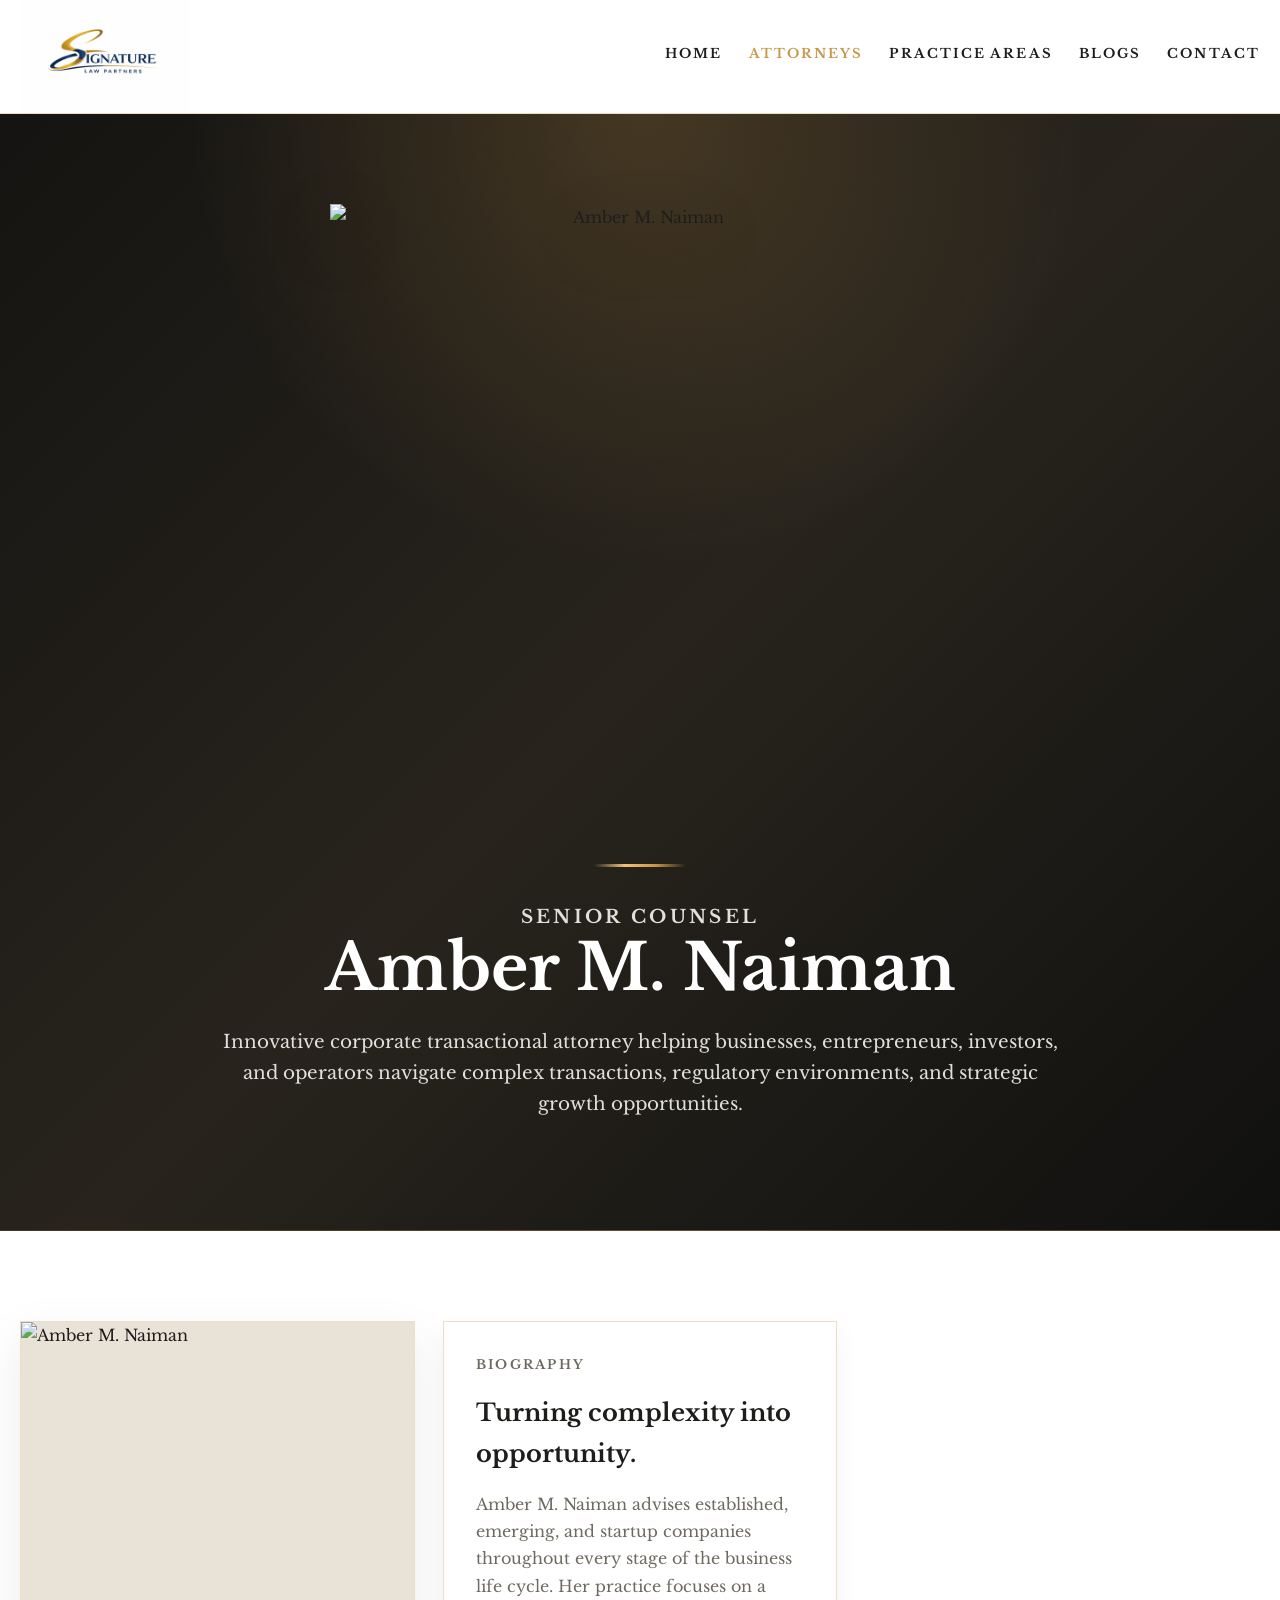
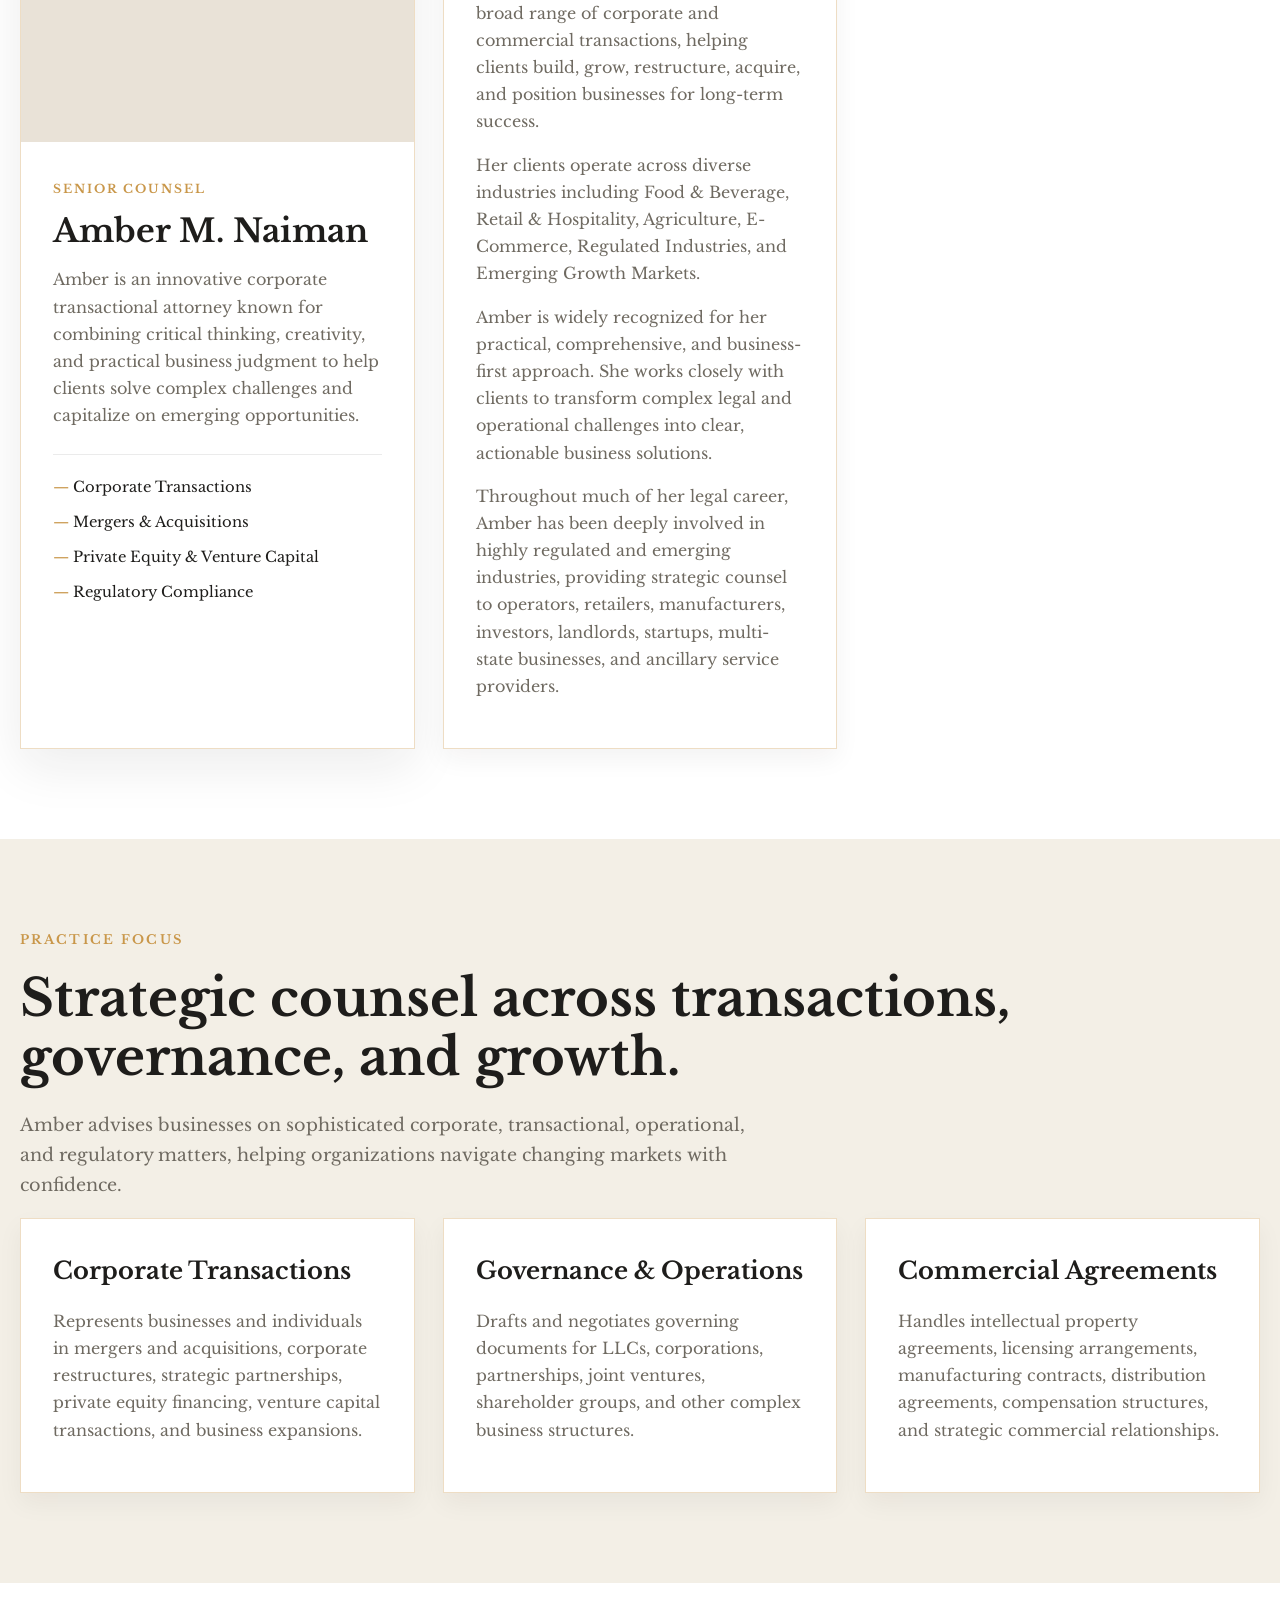
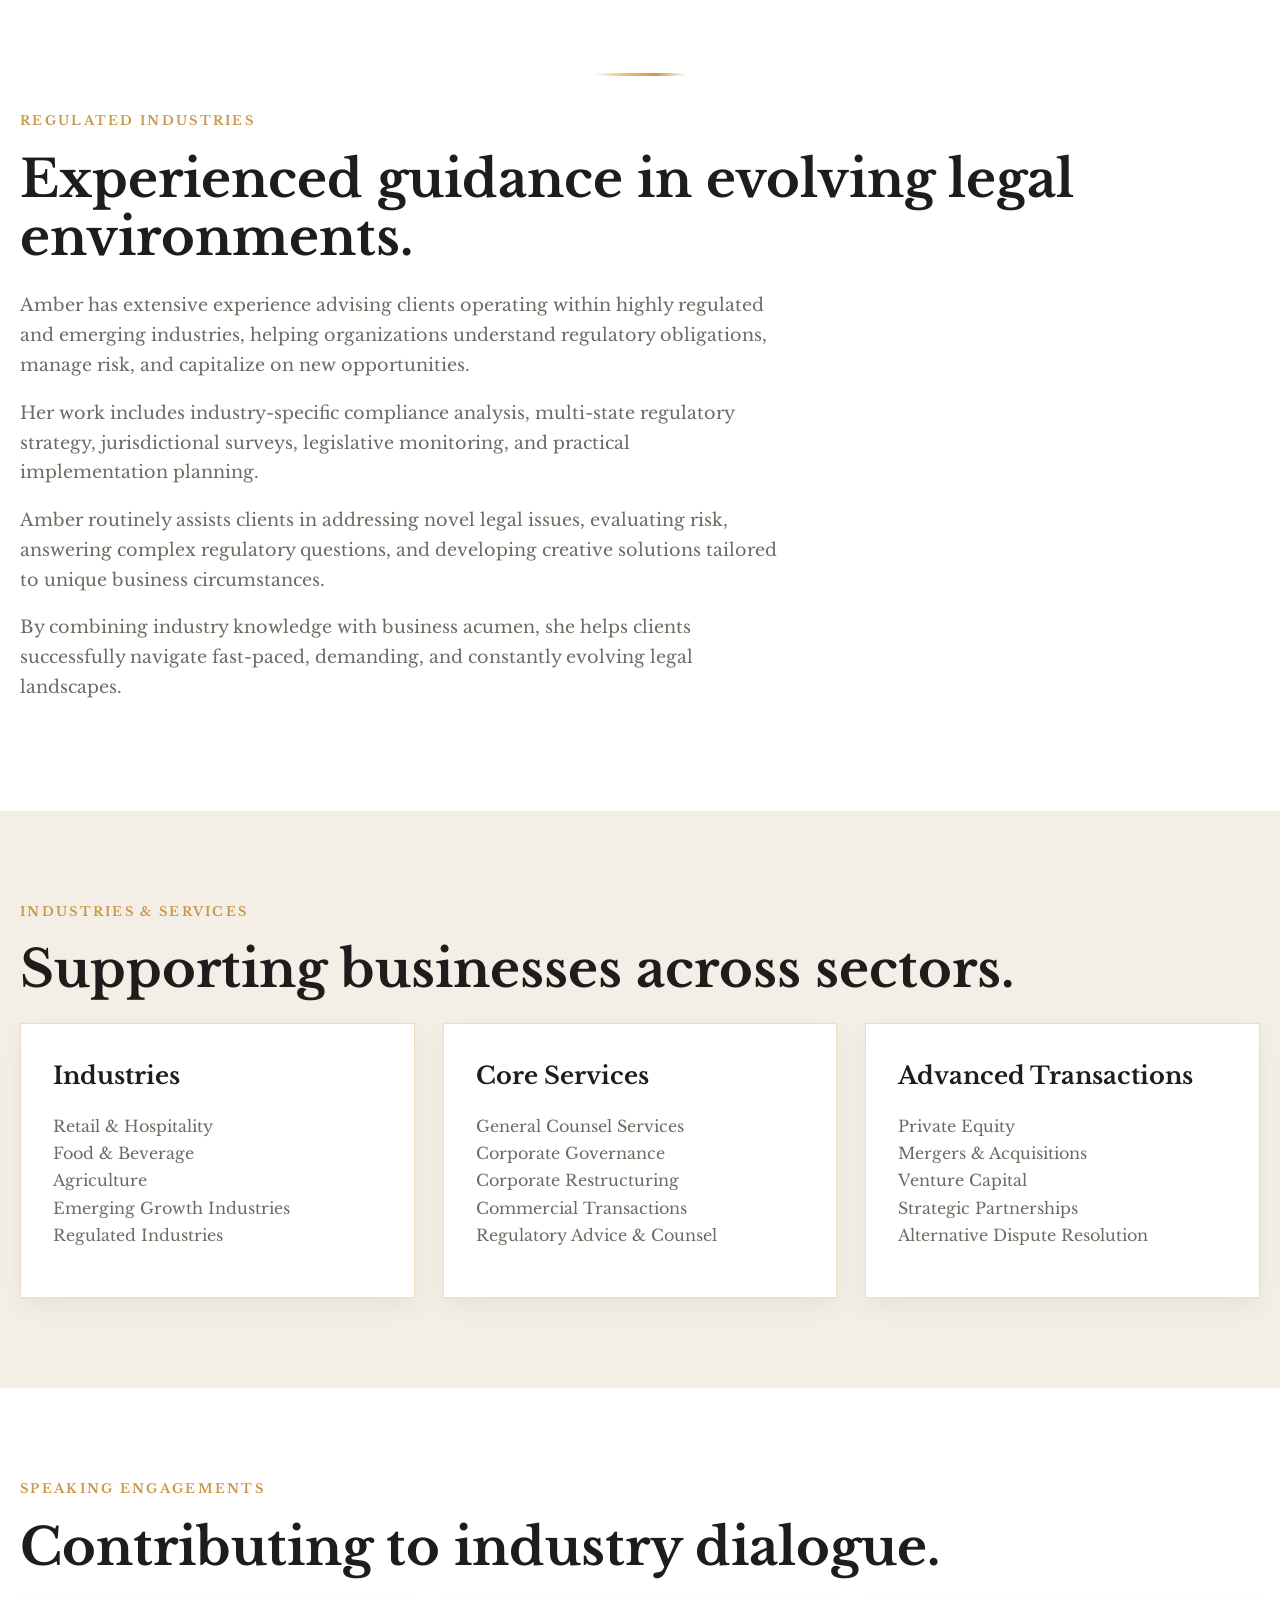
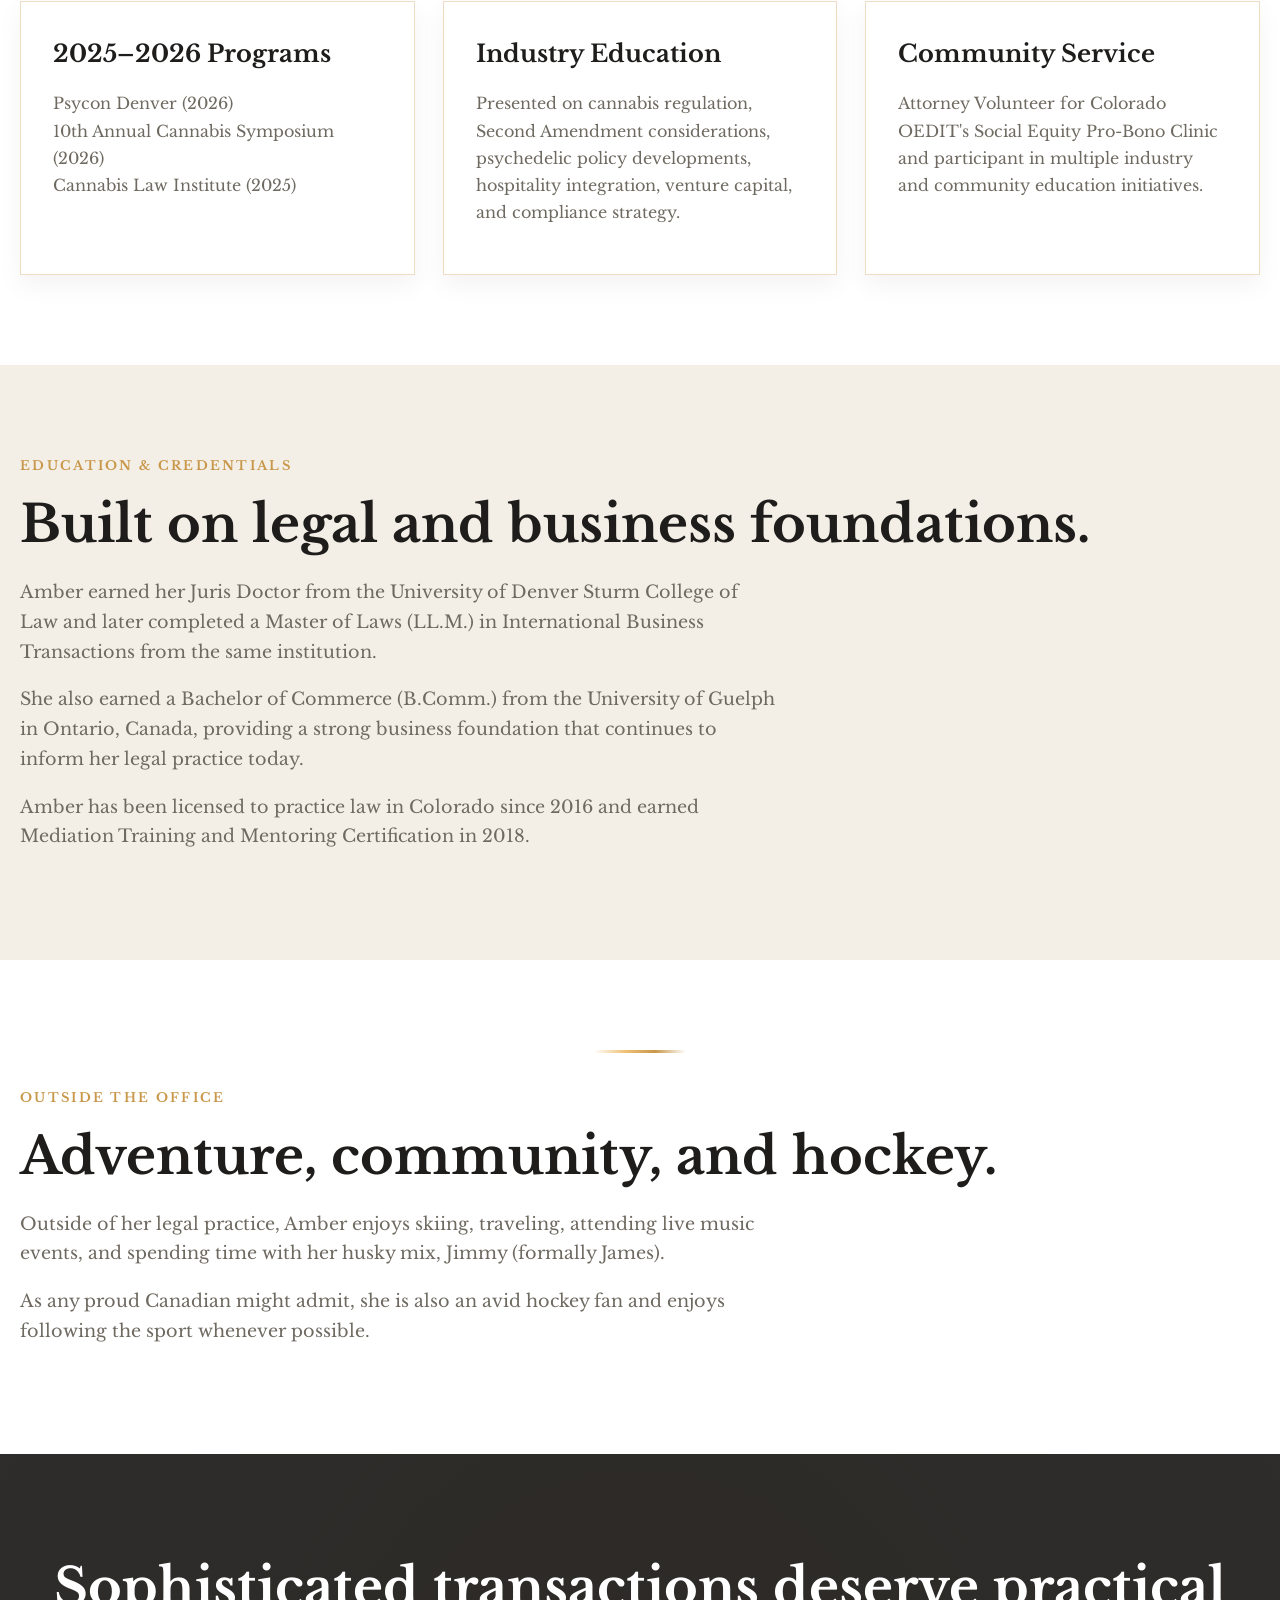
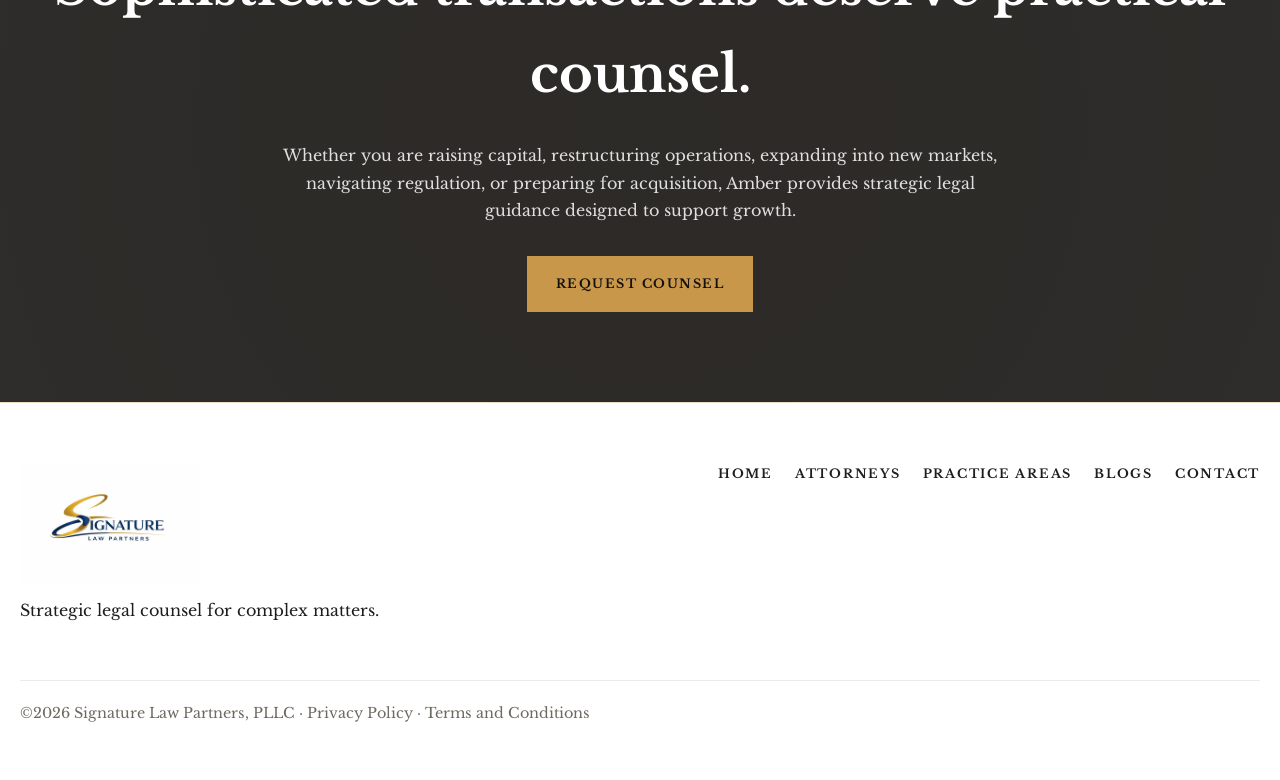
==== amber.html @ 4b405d14 "Add amber.html for Amber M. Naiman profile" ====
<!DOCTYPE html>
<html lang="en">
<head>
    <meta charset="UTF-8">
    <meta name="viewport" content="width=device-width, initial-scale=1.0">

    <title>Amber M. Naiman | Signature Law Partners, PLLC</title>

    <meta name="description" content="Amber M. Naiman is Senior Counsel at Signature Law Partners, PLLC. Corporate transactional attorney advising established, emerging, and startup companies on mergers and acquisitions, private equity, governance, regulatory compliance, and strategic business transactions.">

    <meta property="og:title" content="Amber M. Naiman | Signature Law Partners, PLLC">
    <meta property="og:description" content="Senior Counsel. Corporate transactions, mergers and acquisitions, private equity, governance, regulatory compliance, and strategic business counsel.">
    <meta property="og:type" content="profile">
    <meta property="og:image" content="assets/amber.png">

    <meta name="twitter:card" content="summary_large_image">

    <link rel="preconnect" href="https://fonts.googleapis.com">
    <link rel="preconnect" href="https://fonts.gstatic.com" crossorigin>

    <link href="https://fonts.googleapis.com/css2?family=Libre+Baskerville:wght@400;700&display=swap" rel="stylesheet">
    <link rel="stylesheet" href="style.css">
</head>

<body>

<a class="skip-link" href="#main">Skip to main content</a>

<header class="main-header">
    <div class="container main-header-inner">

        <div class="logo">
            <a href="index.html" aria-label="Signature Law Partners home">
                <img
                    src="assets/siglogo.png"
                    alt="Signature Law Partners, PLLC"
                    width="170"
                    height="90">
            </a>
        </div>

        <nav class="site-nav" aria-label="Primary navigation">
            <a href="index.html">Home</a>
            <a href="attorneys.html" aria-current="page">Attorneys</a>
            <a href="practice-areas.html">Practice Areas</a>
            <a href="blogs.html">Blogs</a>
            <a href="contact.html">Contact</a>
        </nav>

    </div>
</header>

<main id="main">

    <section class="hero">

        <div class="container hero-inner">

            <img
                src="assets/amber.png"
                alt="Amber M. Naiman"
                class="hero-logo"
                width="620"
                height="620">

            <div class="divider" aria-hidden="true">
                <div class="linebar"></div>
            </div>

            <p class="eyebrow">
                Senior Counsel
            </p>

            <h1>
                Amber M. Naiman
            </h1>

            <p>
                Innovative corporate transactional attorney helping businesses,
                entrepreneurs, investors, and operators navigate complex transactions,
                regulatory environments, and strategic growth opportunities.
            </p>

        </div>

    </section>

    <section class="section section-white">

        <div class="container">

            <div class="attorney-grid">

                <article class="attorney-card">

                    <div class="attorney-photo">
                        <img
                            src="assets/amber.png"
                            alt="Amber M. Naiman">
                    </div>

                    <div class="attorney-content">

                        <span class="attorney-role">
                            Senior Counsel
                        </span>

                        <h2 class="attorney-name">
                            Amber M. Naiman
                        </h2>

                        <p>
                            Amber is an innovative corporate transactional attorney
                            known for combining critical thinking, creativity,
                            and practical business judgment to help clients solve
                            complex challenges and capitalize on emerging opportunities.
                        </p>

                        <div class="attorney-meta">
                            <span>Corporate Transactions</span>
                            <span>Mergers & Acquisitions</span>
                            <span>Private Equity & Venture Capital</span>
                            <span>Regulatory Compliance</span>
                        </div>

                    </div>

                </article>

                <article class="card">

                    <p class="eyebrow">
                        Biography
                    </p>

                    <h3>
                        Turning complexity into opportunity.
                    </h3>

                    <p>
                        Amber M. Naiman advises established, emerging,
                        and startup companies throughout every stage of
                        the business life cycle. Her practice focuses on
                        a broad range of corporate and commercial transactions,
                        helping clients build, grow, restructure,
                        acquire, and position businesses for long-term success.
                    </p>

                    <p>
                        Her clients operate across diverse industries including
                        Food & Beverage, Retail & Hospitality, Agriculture,
                        E-Commerce, Regulated Industries, and Emerging Growth Markets.
                    </p>

                    <p>
                        Amber is widely recognized for her practical,
                        comprehensive, and business-first approach.
                        She works closely with clients to transform
                        complex legal and operational challenges into
                        clear, actionable business solutions.
                    </p>

                    <p>
                        Throughout much of her legal career, Amber has been
                        deeply involved in highly regulated and emerging industries,
                        providing strategic counsel to operators, retailers,
                        manufacturers, investors, landlords, startups,
                        multi-state businesses, and ancillary service providers.
                    </p>

                </article>

            </div>

        </div>

    </section>

    <section class="section section-soft">

        <div class="container">

            <p class="eyebrow">
                Practice Focus
            </p>

            <h2 class="section-title">
                Strategic counsel across transactions, governance, and growth.
            </h2>

            <p class="section-lede">
                Amber advises businesses on sophisticated corporate,
                transactional, operational, and regulatory matters,
                helping organizations navigate changing markets with confidence.
            </p>

            <div class="card-grid">

                <article class="card">

                    <h3>
                        Corporate Transactions
                    </h3>

                    <p>
                        Represents businesses and individuals in mergers
                        and acquisitions, corporate restructures,
                        strategic partnerships, private equity financing,
                        venture capital transactions, and business expansions.
                    </p>

                </article>

                <article class="card">

                    <h3>
                        Governance & Operations
                    </h3>

                    <p>
                        Drafts and negotiates governing documents for LLCs,
                        corporations, partnerships, joint ventures,
                        shareholder groups, and other complex business structures.
                    </p>

                </article>

                <article class="card">

                    <h3>
                        Commercial Agreements
                    </h3>

                    <p>
                        Handles intellectual property agreements,
                        licensing arrangements, manufacturing contracts,
                        distribution agreements, compensation structures,
                        and strategic commercial relationships.
                    </p>

                </article>

            </div>

        </div>

    </section>

    <section class="section section-white">

        <div class="container">

            <div class="divider" aria-hidden="true">
                <div class="linebar"></div>
            </div>

            <p class="eyebrow">
                Regulated Industries
            </p>

            <h2 class="section-title">
                Experienced guidance in evolving legal environments.
            </h2>

            <div class="section-lede">

                <p>
                    Amber has extensive experience advising clients operating
                    within highly regulated and emerging industries,
                    helping organizations understand regulatory obligations,
                    manage risk, and capitalize on new opportunities.
                </p>

                <p>
                    Her work includes industry-specific compliance analysis,
                    multi-state regulatory strategy, jurisdictional surveys,
                    legislative monitoring, and practical implementation planning.
                </p>

                <p>
                    Amber routinely assists clients in addressing novel legal issues,
                    evaluating risk, answering complex regulatory questions,
                    and developing creative solutions tailored to unique business circumstances.
                </p>

                <p>
                    By combining industry knowledge with business acumen,
                    she helps clients successfully navigate fast-paced,
                    demanding, and constantly evolving legal landscapes.
                </p>

            </div>

        </div>

    </section>

    <section class="section section-soft">

        <div class="container">

            <p class="eyebrow">
                Industries & Services
            </p>

            <h2 class="section-title">
                Supporting businesses across sectors.
            </h2>

            <div class="card-grid">

                <article class="card">

                    <h3>
                        Industries
                    </h3>

                    <p>
                        Retail & Hospitality<br>
                        Food & Beverage<br>
                        Agriculture<br>
                        Emerging Growth Industries<br>
                        Regulated Industries
                    </p>

                </article>

                <article class="card">

                    <h3>
                        Core Services
                    </h3>

                    <p>
                        General Counsel Services<br>
                        Corporate Governance<br>
                        Corporate Restructuring<br>
                        Commercial Transactions<br>
                        Regulatory Advice & Counsel
                    </p>

                </article>

                <article class="card">

                    <h3>
                        Advanced Transactions
                    </h3>

                    <p>
                        Private Equity<br>
                        Mergers & Acquisitions<br>
                        Venture Capital<br>
                        Strategic Partnerships<br>
                        Alternative Dispute Resolution
                    </p>

                </article>

            </div>

        </div>

    </section>

    <section class="section section-white">

        <div class="container">

            <p class="eyebrow">
                Speaking Engagements
            </p>

            <h2 class="section-title">
                Contributing to industry dialogue.
            </h2>

            <div class="card-grid">

                <article class="card">

                    <h3>
                        2025–2026 Programs
                    </h3>

                    <p>
                        Psycon Denver (2026)<br>
                        10th Annual Cannabis Symposium (2026)<br>
                        Cannabis Law Institute (2025)
                    </p>

                </article>

                <article class="card">

                    <h3>
                        Industry Education
                    </h3>

                    <p>
                        Presented on cannabis regulation,
                        Second Amendment considerations,
                        psychedelic policy developments,
                        hospitality integration,
                        venture capital, and compliance strategy.
                    </p>

                </article>

                <article class="card">

                    <h3>
                        Community Service
                    </h3>

                    <p>
                        Attorney Volunteer for Colorado OEDIT's
                        Social Equity Pro-Bono Clinic and participant
                        in multiple industry and community education initiatives.
                    </p>

                </article>

            </div>

        </div>

    </section>

    <section class="section section-soft">

        <div class="container">

            <p class="eyebrow">
                Education & Credentials
            </p>

            <h2 class="section-title">
                Built on legal and business foundations.
            </h2>

            <div class="section-lede">

                <p>
                    Amber earned her Juris Doctor from the University of Denver
                    Sturm College of Law and later completed a Master of Laws (LL.M.)
                    in International Business Transactions from the same institution.
                </p>

                <p>
                    She also earned a Bachelor of Commerce (B.Comm.)
                    from the University of Guelph in Ontario, Canada,
                    providing a strong business foundation that continues
                    to inform her legal practice today.
                </p>

                <p>
                    Amber has been licensed to practice law in Colorado since 2016
                    and earned Mediation Training and Mentoring Certification in 2018.
                </p>

            </div>

        </div>

    </section>

    <section class="section section-white">

        <div class="container">

            <div class="divider" aria-hidden="true">
                <div class="linebar"></div>
            </div>

            <p class="eyebrow">
                Outside the Office
            </p>

            <h2 class="section-title">
                Adventure, community, and hockey.
            </h2>

            <div class="section-lede">

                <p>
                    Outside of her legal practice, Amber enjoys skiing,
                    traveling, attending live music events,
                    and spending time with her husky mix, Jimmy
                    (formally James).
                </p>

                <p>
                    As any proud Canadian might admit,
                    she is also an avid hockey fan and enjoys
                    following the sport whenever possible.
                </p>

            </div>

        </div>

    </section>

    <section class="section cta-band">

        <div class="container">

            <h2>
                Sophisticated transactions deserve practical counsel.
            </h2>

            <p>
                Whether you are raising capital, restructuring operations,
                expanding into new markets, navigating regulation,
                or preparing for acquisition, Amber provides
                strategic legal guidance designed to support growth.
            </p>

            <a href="contact.html" class="btn">
                Request Counsel
            </a>

        </div>

    </section>

</main>

<footer class="footer">

    <div class="container footer-inner">

        <div>

            <img
                src="assets/siglogo.png"
                alt="Signature Law Partners"
                class="footer-logo">

            <p>
                Strategic legal counsel for complex matters.
            </p>

        </div>

        <nav class="footer-links" aria-label="Footer navigation">

            <a href="index.html">Home</a>
            <a href="attorneys.html">Attorneys</a>
            <a href="practice-areas.html">Practice Areas</a>
            <a href="blogs.html">Blogs</a>
            <a href="contact.html">Contact</a>

        </nav>

    </div>

    <div class="container footer-bottom">

        <p>
            ©2026 Signature Law Partners, PLLC ·
            <a href="/privacy-policy">Privacy Policy</a> ·
            <a href="/terms-and-conditions">Terms and Conditions</a>
        </p>

    </div>

</footer>

<script src="site.js"></script>

</body>
</html>
---- style.css ----
/* =========================================================
   SIGNATURE LAW PARTNERS
   GLOBAL SITE STYLES
   Shared design system for:
   - index.html
   - attorneys.html
   - practice-areas.html
   - blogs.html
   - contact.html
========================================================= */

:root {
    --signature-charcoal: #1e1d1b;
    --signature-black: #121110;

    --signature-gold: #c9974a;
    --signature-gold-light: #efc276;

    --signature-cream: #f8f4eb;
    --signature-soft: #f3efe6;

    --signature-gray: #6f6a61;
    --signature-gray-light: #8a8377;

    --signature-border: rgba(201,151,74,.32);

    --container: 1240px;

    --shadow-sm: 0 10px 24px rgba(30,29,27,.05);
    --shadow-md: 0 18px 48px rgba(30,29,27,.08);
    --shadow-lg: 0 28px 80px rgba(30,29,27,.12);

    --transition: .25s ease;
}

/* =========================================================
   RESET
========================================================= */

*,
*::before,
*::after{
    box-sizing:border-box;
}

html{
    scroll-behavior:smooth;
}

body{
    margin:0;
    padding:0;

    background:var(--signature-cream);
    color:var(--signature-charcoal);

    font-family:"Libre Baskerville", serif;
    line-height:1.7;

    overflow-x:hidden;
}

img{
    display:block;
    max-width:100%;
    height:auto;
}

a{
    color:inherit;
    text-decoration:none;
}

p,
h1,
h2,
h3,
h4,
h5,
h6{
    margin-top:0;
}

main{
    display:block;
}

/* =========================================================
   ACCESSIBILITY
========================================================= */

.skip-link{
    position:absolute;
    left:-9999px;
    top:12px;

    background:var(--signature-black);
    color:#fff;

    padding:12px 16px;
    z-index:9999;
}

.skip-link:focus{
    left:12px;
}

/* =========================================================
   LAYOUT
========================================================= */

.container{
    width:min(var(--container), calc(100% - 40px));
    margin:0 auto;
}

.section{
    padding:90px 0;
}

.section-tight{
    padding:70px 0;
}

.section-dark{
    background:var(--signature-charcoal);
    color:#fff;
}

.section-soft{
    background:var(--signature-soft);
}

.section-white{
    background:#fff;
}

/* =========================================================
   HEADER
========================================================= */

.main-header{
    background:rgba(255,255,255,.96);
    border-bottom:1px solid var(--signature-border);

    position:sticky;
    top:0;
    z-index:1000;

    backdrop-filter:blur(12px);
}

.main-header-inner{
    min-height:90px;

    display:flex;
    align-items:center;
    justify-content:space-between;
    gap:30px;
}

.logo{
    max-width:170px;
}

.logo img{
    width:100%;
}

.site-nav{
    display:flex;
    align-items:center;
    gap:26px;
    flex-wrap:wrap;
}

.site-nav a{
    font-size:.82rem;
    text-transform:uppercase;
    letter-spacing:.16em;
    font-weight:700;

    color:var(--signature-charcoal);

    transition:var(--transition);

    border-bottom:1px solid transparent;
    padding-bottom:4px;
}

.site-nav a:hover,
.site-nav a:focus{
    color:var(--signature-gold);
    border-bottom-color:var(--signature-gold);
}

.site-nav a[aria-current="page"]{
    color:var(--signature-gold);
}

/* =========================================================
   HERO
========================================================= */

.hero{
    position:relative;
    overflow:hidden;

    background:
        radial-gradient(circle at top center,
        rgba(201,151,74,.22),
        transparent 35%),

        linear-gradient(
            135deg,
            #151412 0%,
            #28241d 50%,
            #10100f 100%
        );

    border-bottom:1px solid rgba(201,151,74,.25);
}

.hero-inner{
    padding:90px 0 110px;
    text-align:center;
}

.hero-logo{
    width:100%;
    max-width:620px;

    margin:0 auto 40px;

    filter:drop-shadow(
        0 18px 34px rgba(0,0,0,.38)
    );
}

.hero h1{
    color:#fff;

    font-size:clamp(
        2.7rem,
        5vw,
        4.6rem
    );

    line-height:1.08;
    margin-bottom:24px;
}

.hero p{
    color:rgba(255,255,255,.86);

    max-width:860px;
    margin:0 auto;

    font-size:1.15rem;
}

/* =========================================================
   DIVIDER
========================================================= */

.linebar{
    width:92px;
    height:3px;

    margin:0 auto;

    background:
        linear-gradient(
            90deg,
            transparent,
            var(--signature-gold-light),
            var(--signature-gold),
            transparent
        );
}

.divider{
    margin:0 auto 34px;
}

/* =========================================================
   TYPOGRAPHY
========================================================= */

.eyebrow{
    color:var(--signature-gold);

    text-transform:uppercase;
    letter-spacing:.18em;

    font-size:.8rem;
    font-weight:700;

    margin-bottom:18px;
}

.section-title{
    font-size:clamp(
        2.3rem,
        4vw,
        4rem
    );

    line-height:1.15;
    margin-bottom:24px;
}

.section-lede{
    color:var(--signature-gray);
    font-size:1.1rem;
    max-width:760px;
}

/* =========================================================
   BUTTONS
========================================================= */

.btn,
.button,
.ghost-btn{
    display:inline-flex;

    align-items:center;
    justify-content:center;

    min-height:56px;

    padding:0 28px;

    border:1px solid var(--signature-gold);

    text-transform:uppercase;
    letter-spacing:.12em;

    font-size:.78rem;
    font-weight:700;

    transition:var(--transition);

    cursor:pointer;
}

.btn{
    background:var(--signature-gold);
    color:var(--signature-black);
}

.btn:hover{
    transform:translateY(-2px);

    background:var(--signature-gold-light);
}

.ghost-btn{
    background:transparent;
    color:#fff;
}

.ghost-btn:hover{
    background:var(--signature-gold);
    color:var(--signature-black);
}

/* =========================================================
   CARDS
========================================================= */

.card-grid{
    display:grid;
    grid-template-columns:repeat(3,1fr);
    gap:28px;
}

.card{
    background:#fff;

    border:1px solid var(--signature-border);

    box-shadow:var(--shadow-sm);

    padding:32px;

    transition:var(--transition);
}

.card:hover{
    transform:translateY(-4px);
    box-shadow:var(--shadow-md);
}

.card h3{
    font-size:1.5rem;
    margin-bottom:16px;
}

.card p{
    color:var(--signature-gray);
}

/* =========================================================
   ATTORNEY CARDS
========================================================= */

.attorney-grid{
    display:grid;
    grid-template-columns:repeat(3,1fr);
    gap:28px;
}

.attorney-card{
    background:#fff;

    border:1px solid var(--signature-border);

    box-shadow:var(--shadow-md);

    overflow:hidden;

    transition:var(--transition);
}

.attorney-card:hover{
    transform:translateY(-6px);
}

.attorney-photo{
    height:420px;
    overflow:hidden;

    background:#e9e2d7;
}

.attorney-photo img{
    width:100%;
    height:100%;

    object-fit:cover;

    transition:.35s ease;
}

.attorney-card:hover img{
    transform:scale(1.03);
}

.attorney-content{
    padding:32px;
}

.attorney-role{
    color:var(--signature-gold);

    font-size:.75rem;
    text-transform:uppercase;
    letter-spacing:.16em;
    font-weight:700;
}

.attorney-name{
    font-size:2rem;
    line-height:1.05;

    margin:14px 0 18px;
}

.attorney-content p{
    color:var(--signature-gray);
}

.attorney-meta{
    margin-top:24px;
    padding-top:20px;

    border-top:1px solid rgba(0,0,0,.08);

    display:grid;
    gap:10px;

    font-size:.92rem;
}

.attorney-meta span::before{
    content:"— ";
    color:var(--signature-gold);
}

/* =========================================================
   VIDEO
========================================================= */

.video-panel{
    background:#fff;

    border:1px solid var(--signature-border);

    box-shadow:var(--shadow-md);

    padding:20px;
}

.video-panel video{
    width:100%;
    display:block;
}

/* =========================================================
   CTA BAND
========================================================= */

.cta-band{
    text-align:center;

    background:
        linear-gradient(
            rgba(18,17,16,.88),
            rgba(18,17,16,.88)
        ),
        radial-gradient(
            circle,
            rgba(201,151,74,.22),
            transparent
        );

    color:#fff;
}

.cta-band h2{
    font-size:clamp(
        2.3rem,
        4vw,
        4.5rem
    );

    margin-bottom:24px;
}

.cta-band p{
    max-width:720px;
    margin:0 auto 32px;

    color:rgba(255,255,255,.85);
}

/* =========================================================
   CONTACT SECTION
========================================================= */

.contact-panel{
    background:
        radial-gradient(
            circle at top,
            rgba(239,194,118,.14),
            transparent 32%
        ),
        linear-gradient(
            135deg,
            var(--signature-charcoal),
            var(--signature-black)
        );

    color:#fff;

    text-align:center;
}

.contact-panel h2{
    font-size:clamp(
        2.2rem,
        4vw,
        4rem
    );
}

.contact-panel a{
    color:var(--signature-gold-light);
}

/* =========================================================
   FOOTER
========================================================= */

.footer{
    background:#fff;

    border-top:1px solid var(--signature-border);

    padding:60px 0 40px;
}

.footer-inner{
    display:flex;
    justify-content:space-between;
    gap:40px;
    flex-wrap:wrap;
}

.footer-logo{
    width:180px;
    margin-bottom:14px;
}

.footer-links{
    display:flex;
    gap:22px;
    flex-wrap:wrap;
}

.footer-links a{
    text-transform:uppercase;
    letter-spacing:.14em;
    font-size:.78rem;
    font-weight:700;
}

.footer-bottom{
    margin-top:40px;
    padding-top:20px;

    border-top:1px solid rgba(0,0,0,.08);

    color:var(--signature-gray);

    font-size:.9rem;
}

/* =========================================================
   RESPONSIVE
========================================================= */

@media (max-width:1000px){

    .card-grid,
    .attorney-grid{
        grid-template-columns:repeat(2,1fr);
    }

}

@media (max-width:768px){

    .main-header-inner{
        flex-direction:column;
        align-items:flex-start;

        padding:18px 0;
    }

    .site-nav{
        width:100%;
    }

    .hero-inner{
        padding:60px 0 80px;
    }

    .card-grid,
    .attorney-grid{
        grid-template-columns:1fr;
    }

    .attorney-photo{
        height:360px;
    }

    .footer-inner{
        flex-direction:column;
    }

}

@media (max-width:480px){

    .container{
        width:min(100% - 24px, var(--container));
    }

    .hero h1{
        font-size:2.3rem;
    }

    .section{
        padding:70px 0;
    }

}
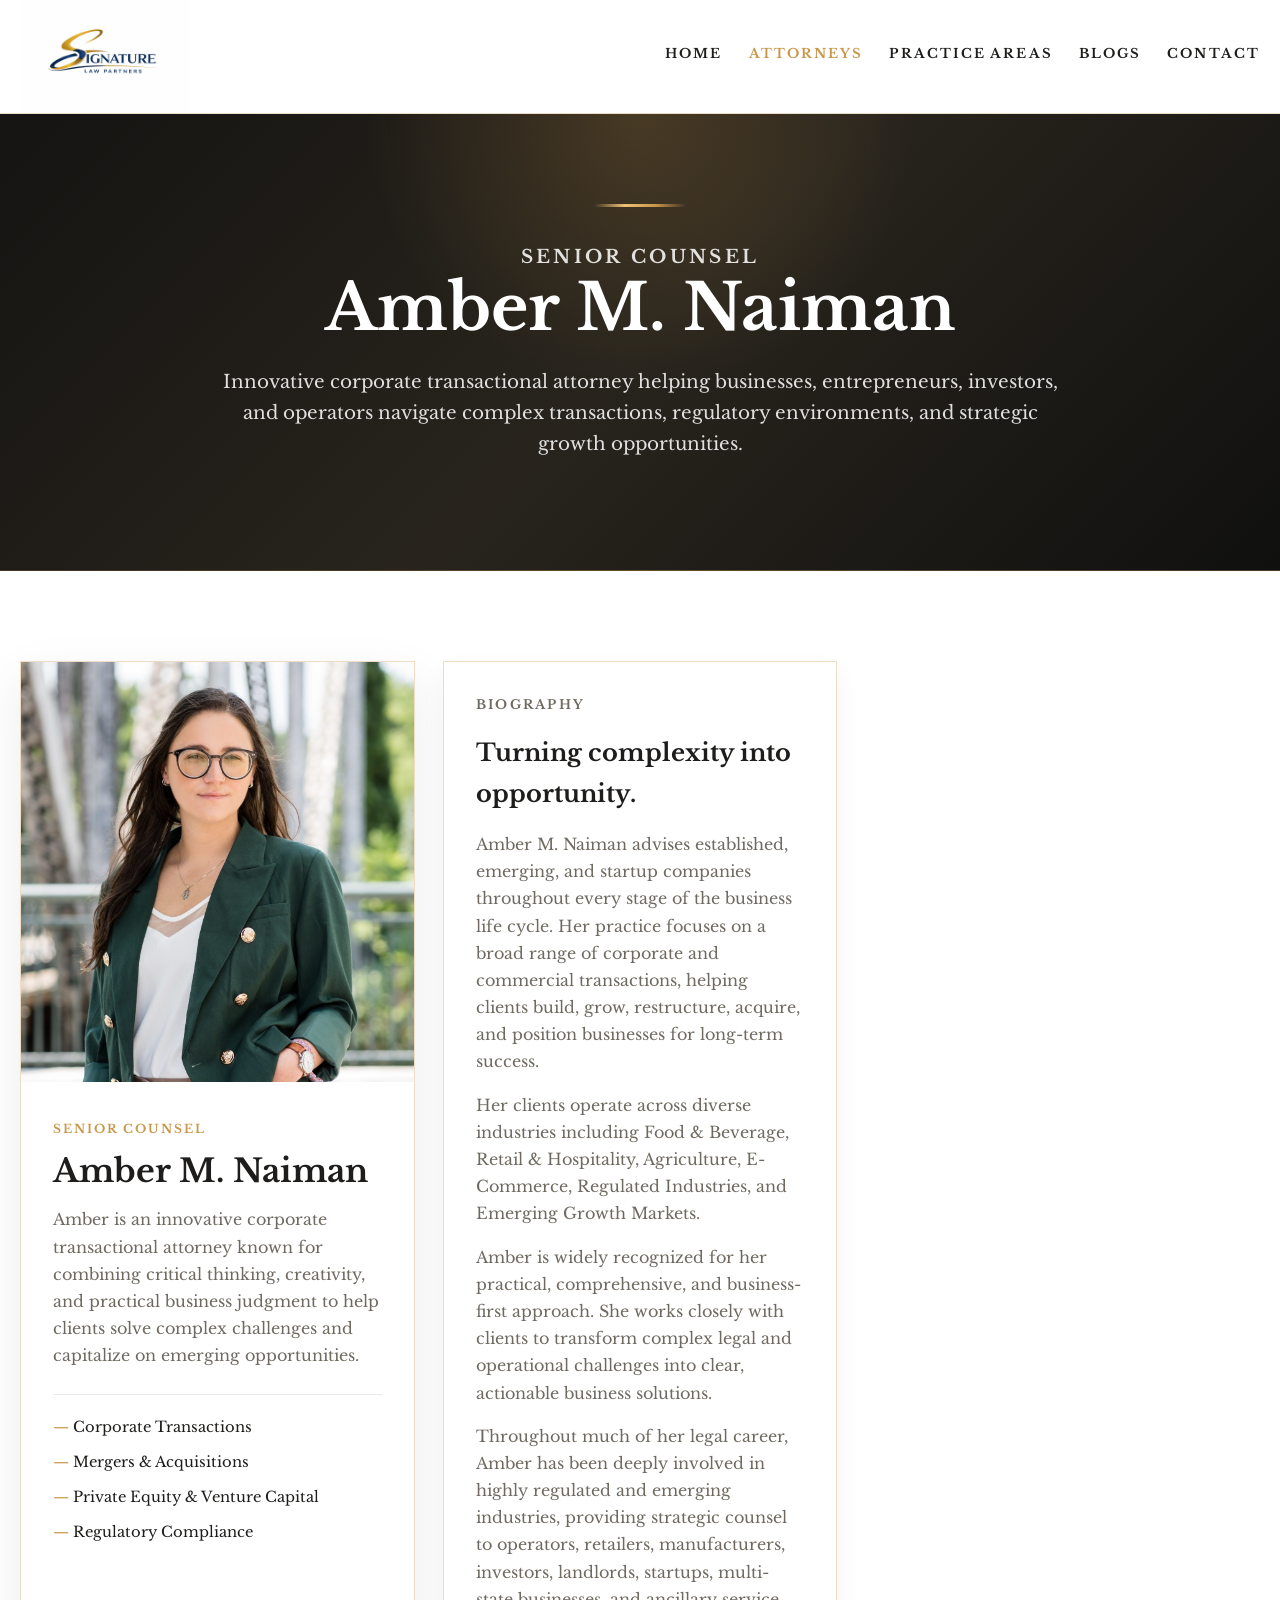
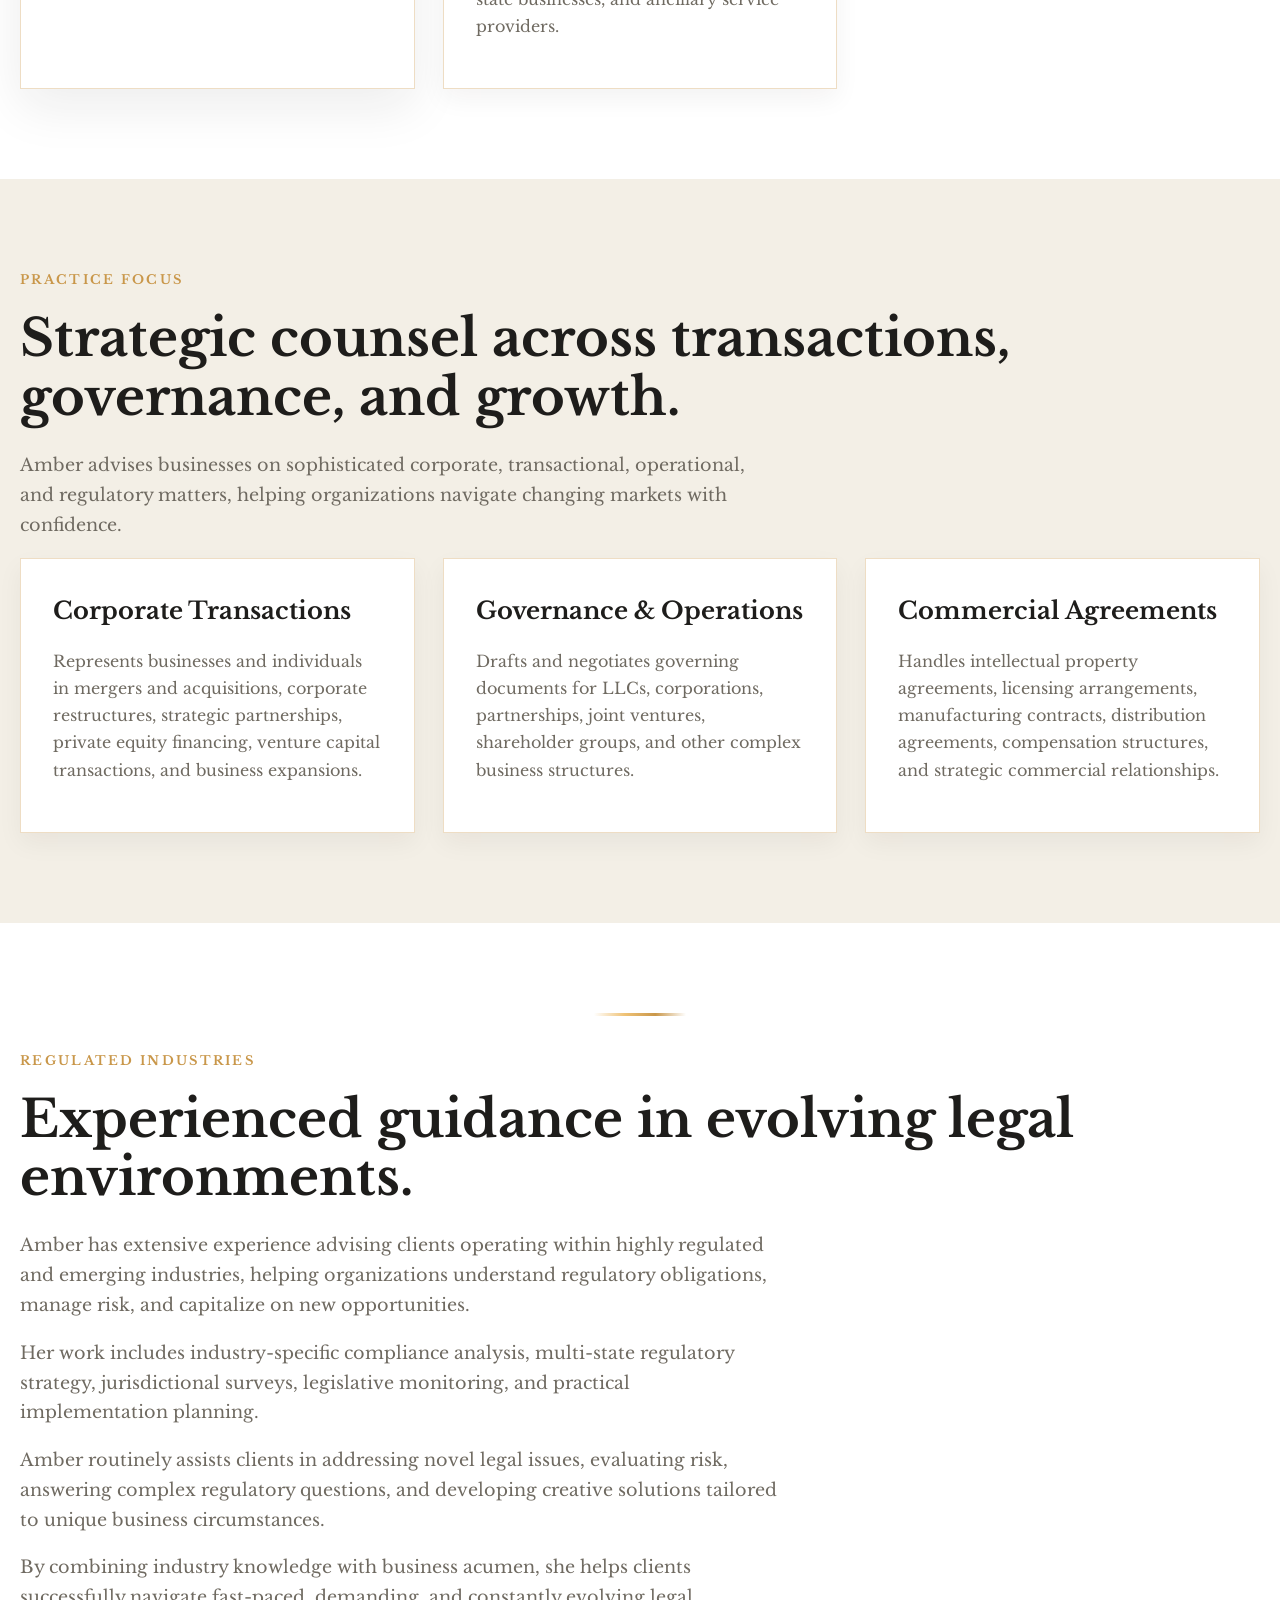
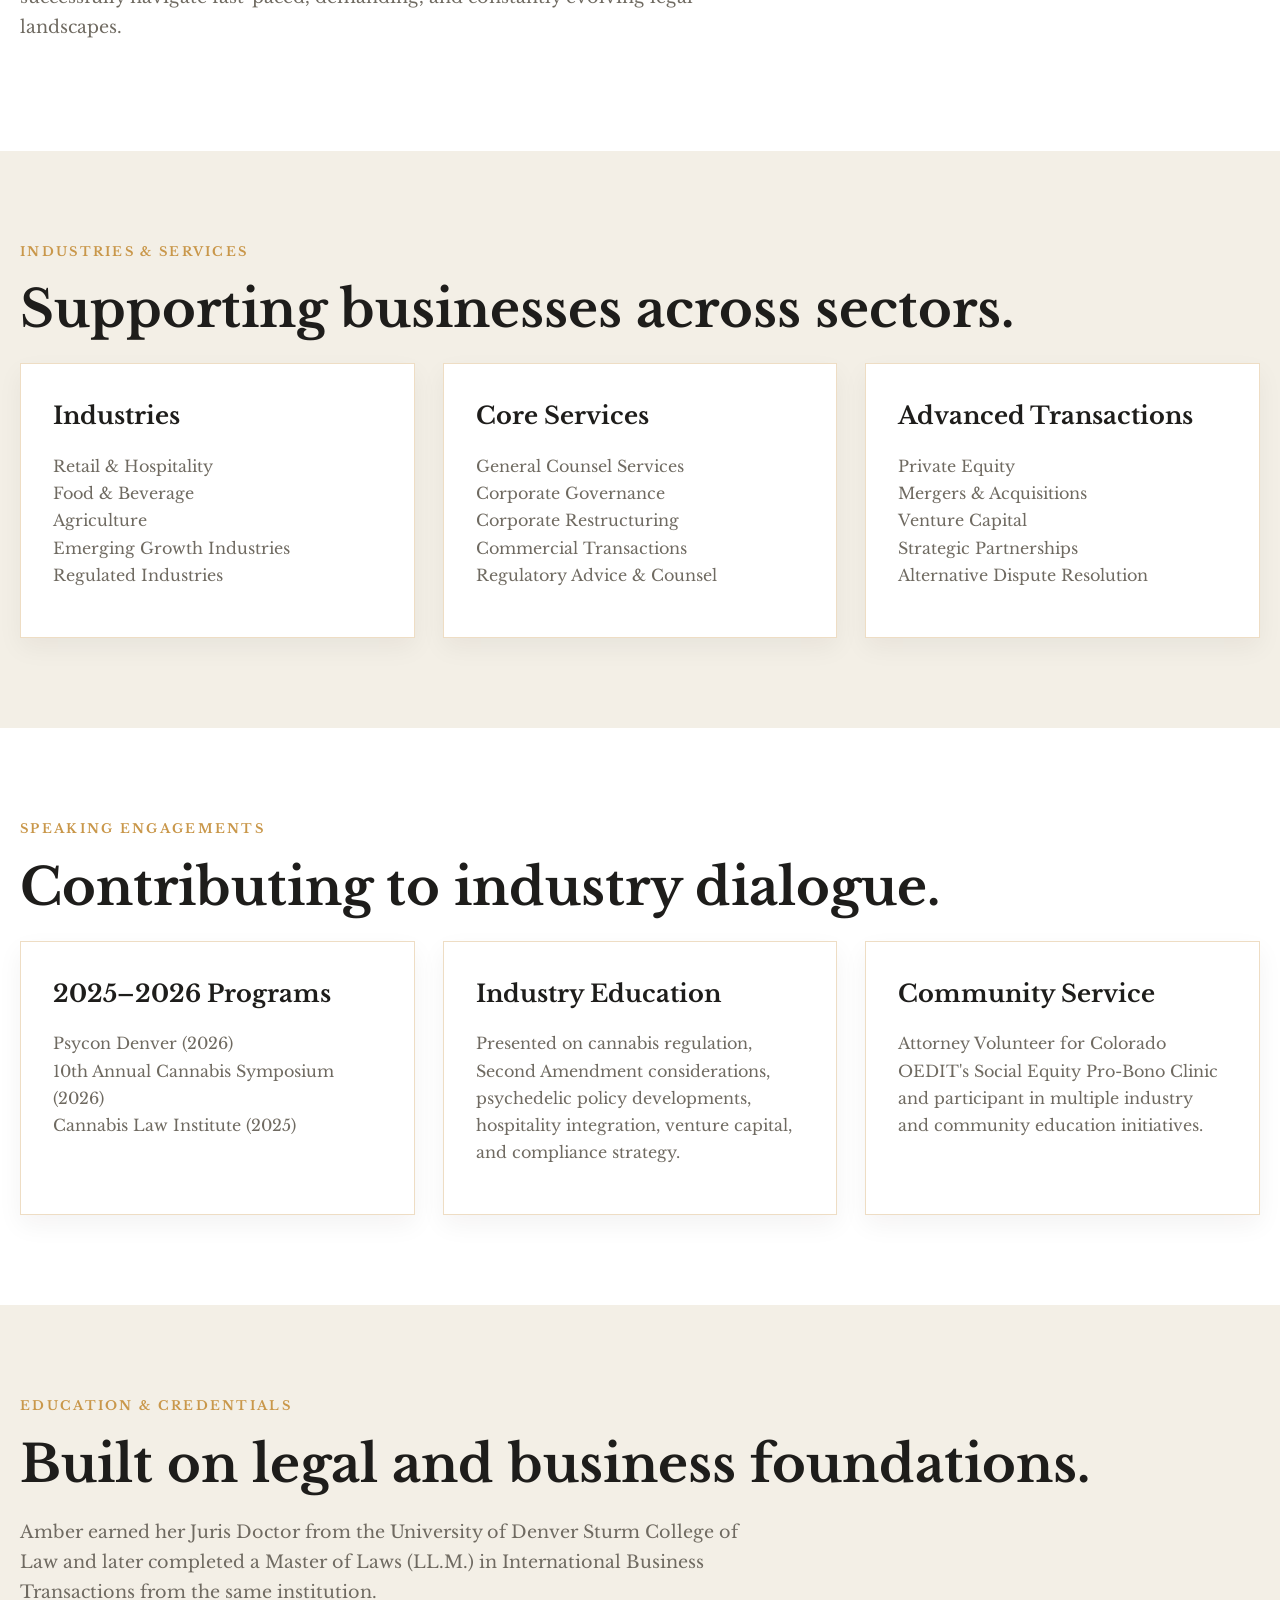
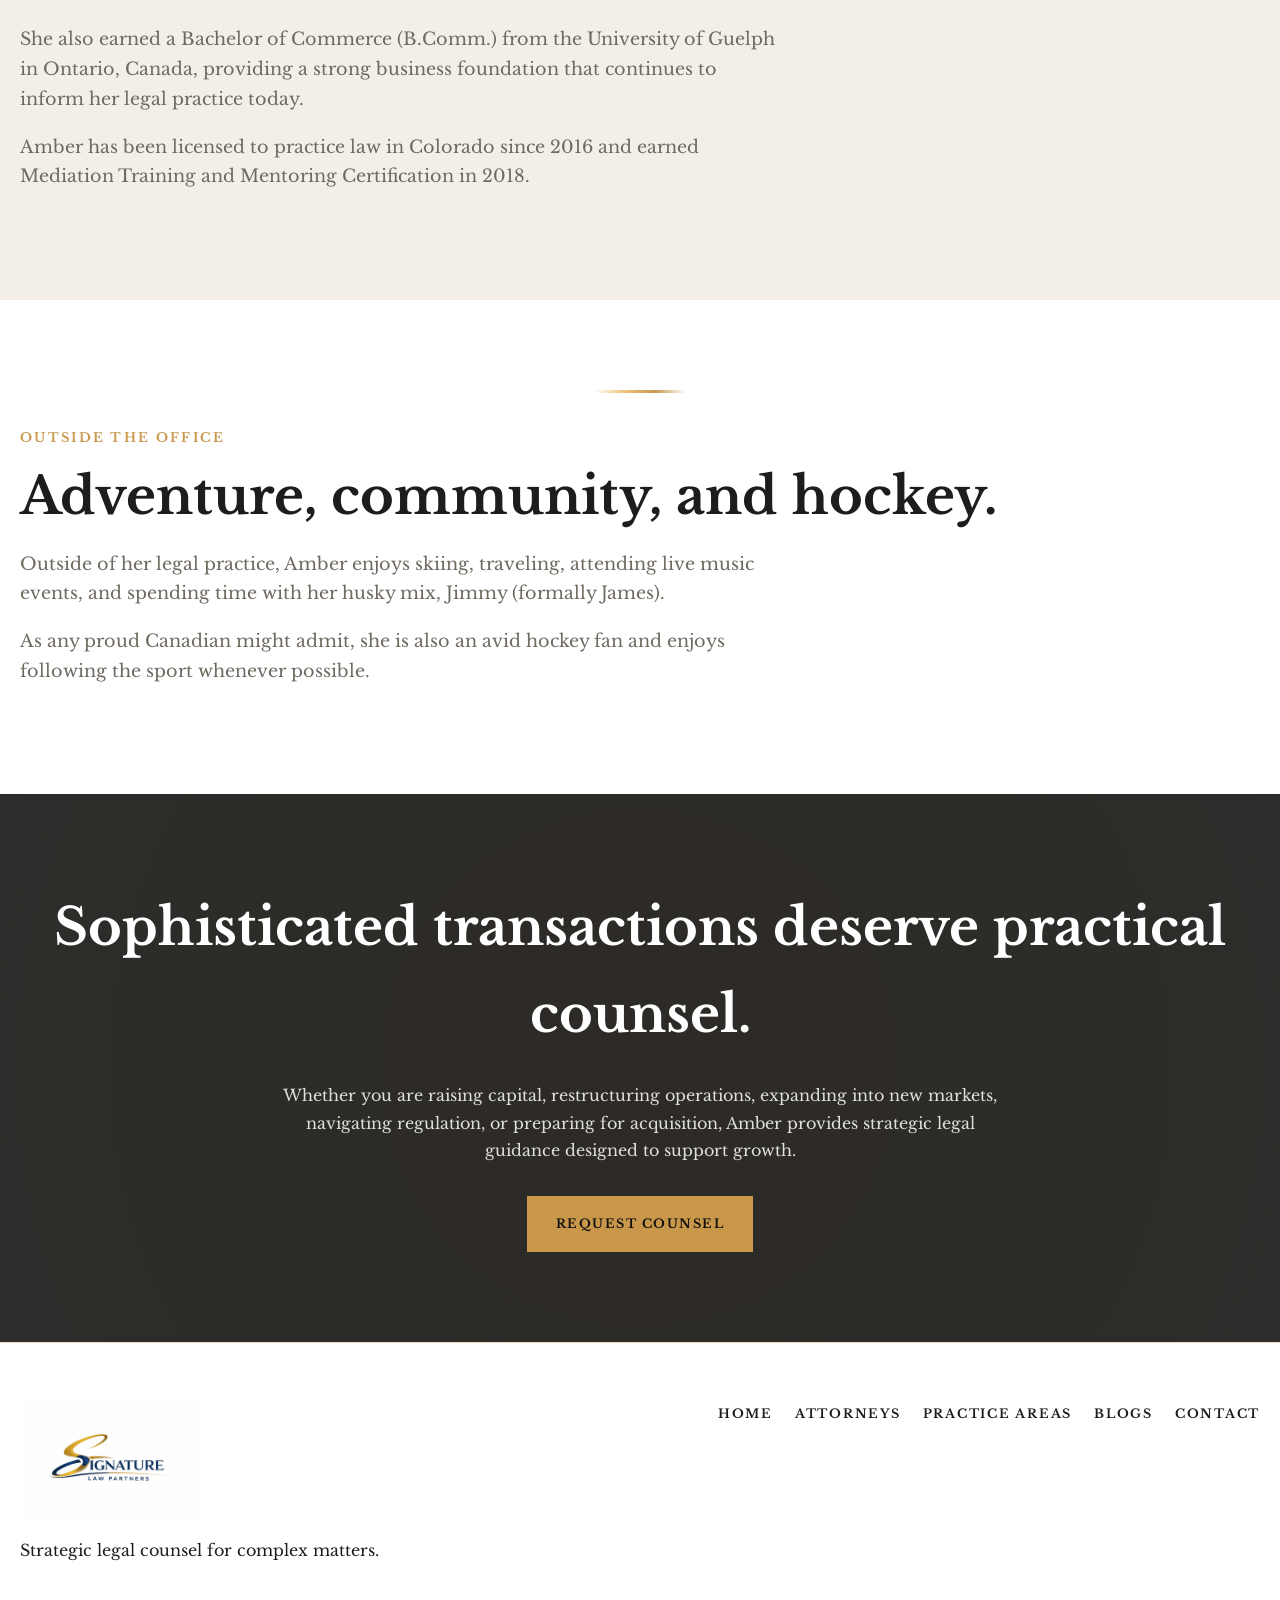
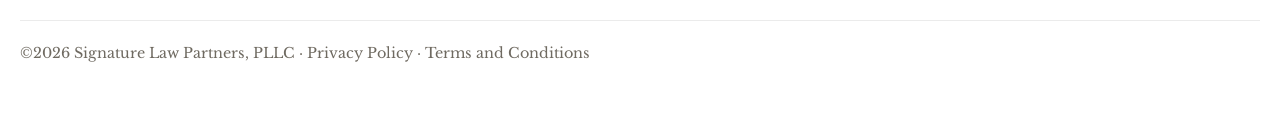
==== commit 48656004: "Update amber.html" ====
--- a/amber.html
+++ b/amber.html
@@ -1,4 +1,3 @@
-
 <!DOCTYPE html>
 <html lang="en">
 <head>
@@ -12,7 +11,7 @@
     <meta property="og:title" content="Amber M. Naiman | Signature Law Partners, PLLC">
     <meta property="og:description" content="Senior Counsel. Corporate transactions, mergers and acquisitions, private equity, governance, regulatory compliance, and strategic business counsel.">
     <meta property="og:type" content="profile">
-    <meta property="og:image" content="assets/amber.png">
+    <meta property="og:image" content="assets/amber.jpg">
 
     <meta name="twitter:card" content="summary_large_image">
 
@@ -57,13 +56,6 @@
 
         <div class="container hero-inner">
 
-            <img
-                src="assets/amber.png"
-                alt="Amber M. Naiman"
-                class="hero-logo"
-                width="620"
-                height="620">
-
             <div class="divider" aria-hidden="true">
                 <div class="linebar"></div>
             </div>
@@ -96,7 +88,7 @@
 
                     <div class="attorney-photo">
                         <img
-                            src="assets/amber.png"
+                            src="assets/amber.jpg"
                             alt="Amber M. Naiman">
                     </div>
 
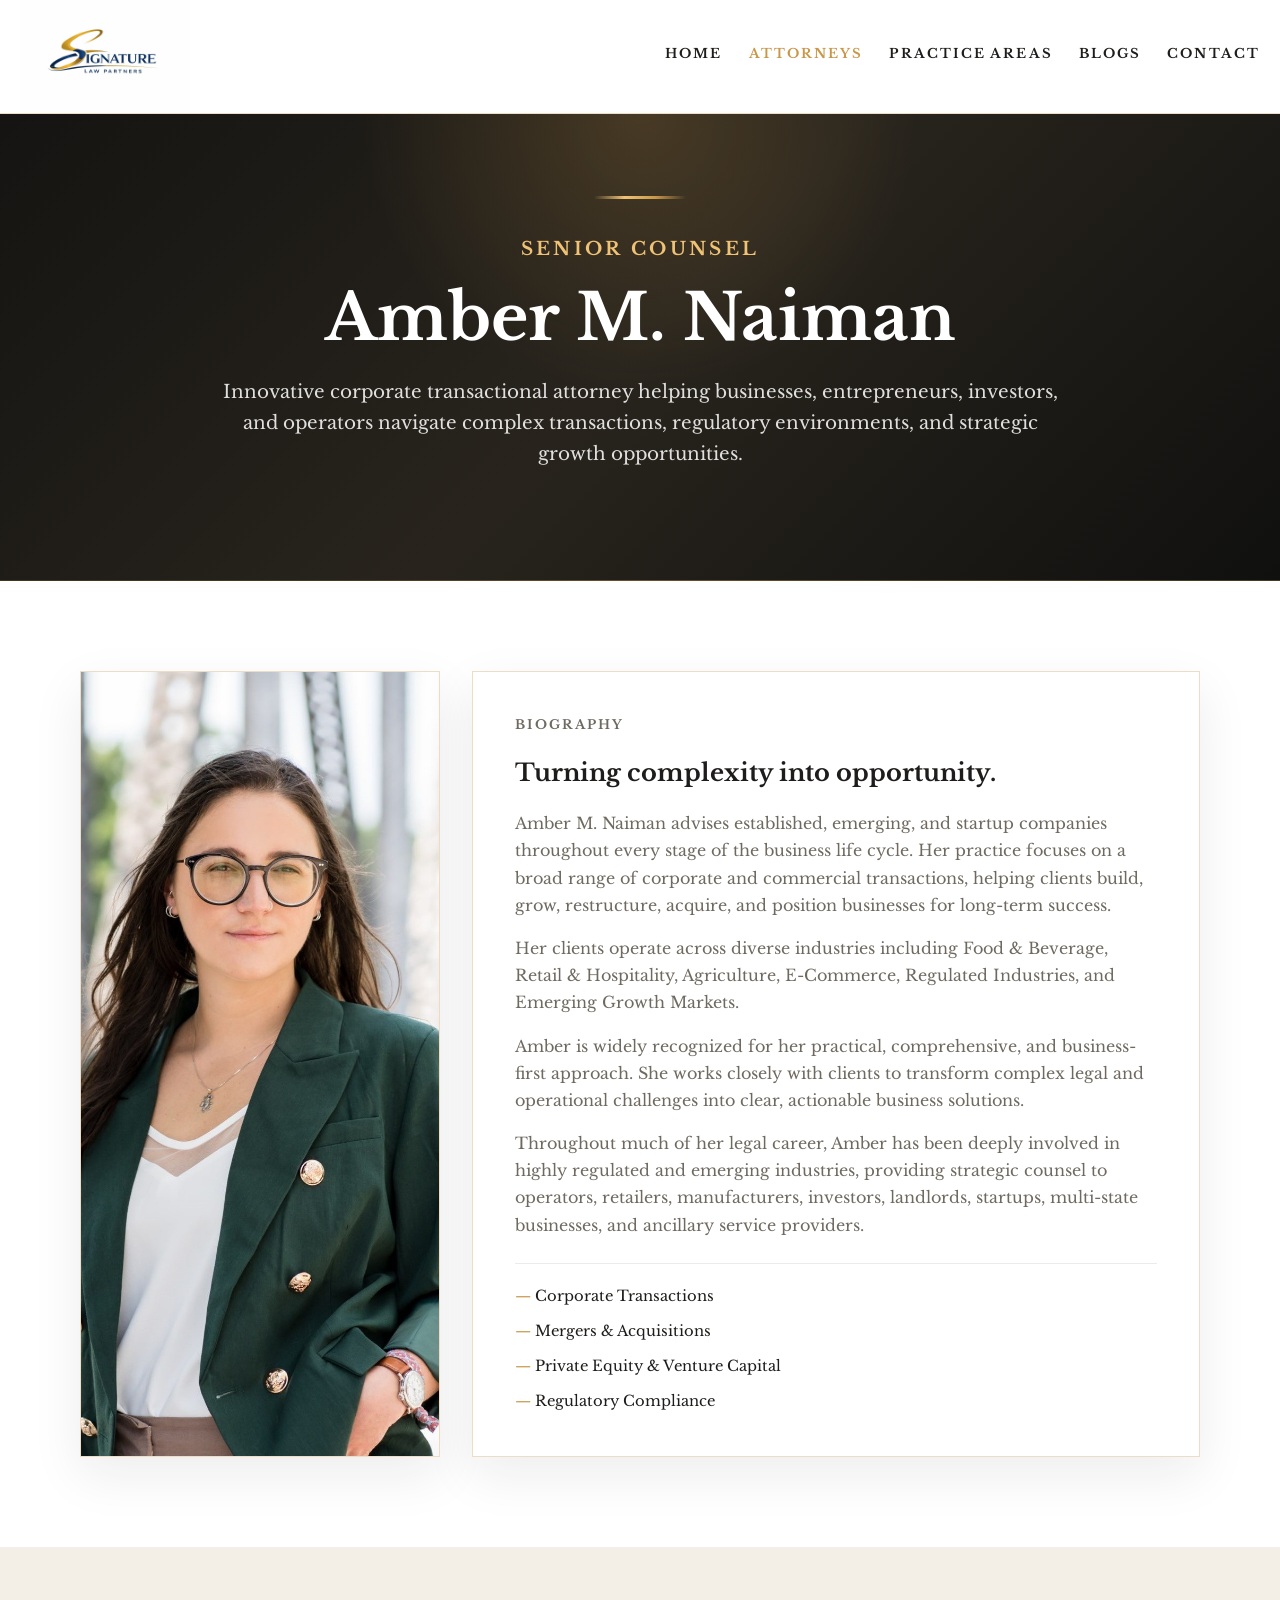
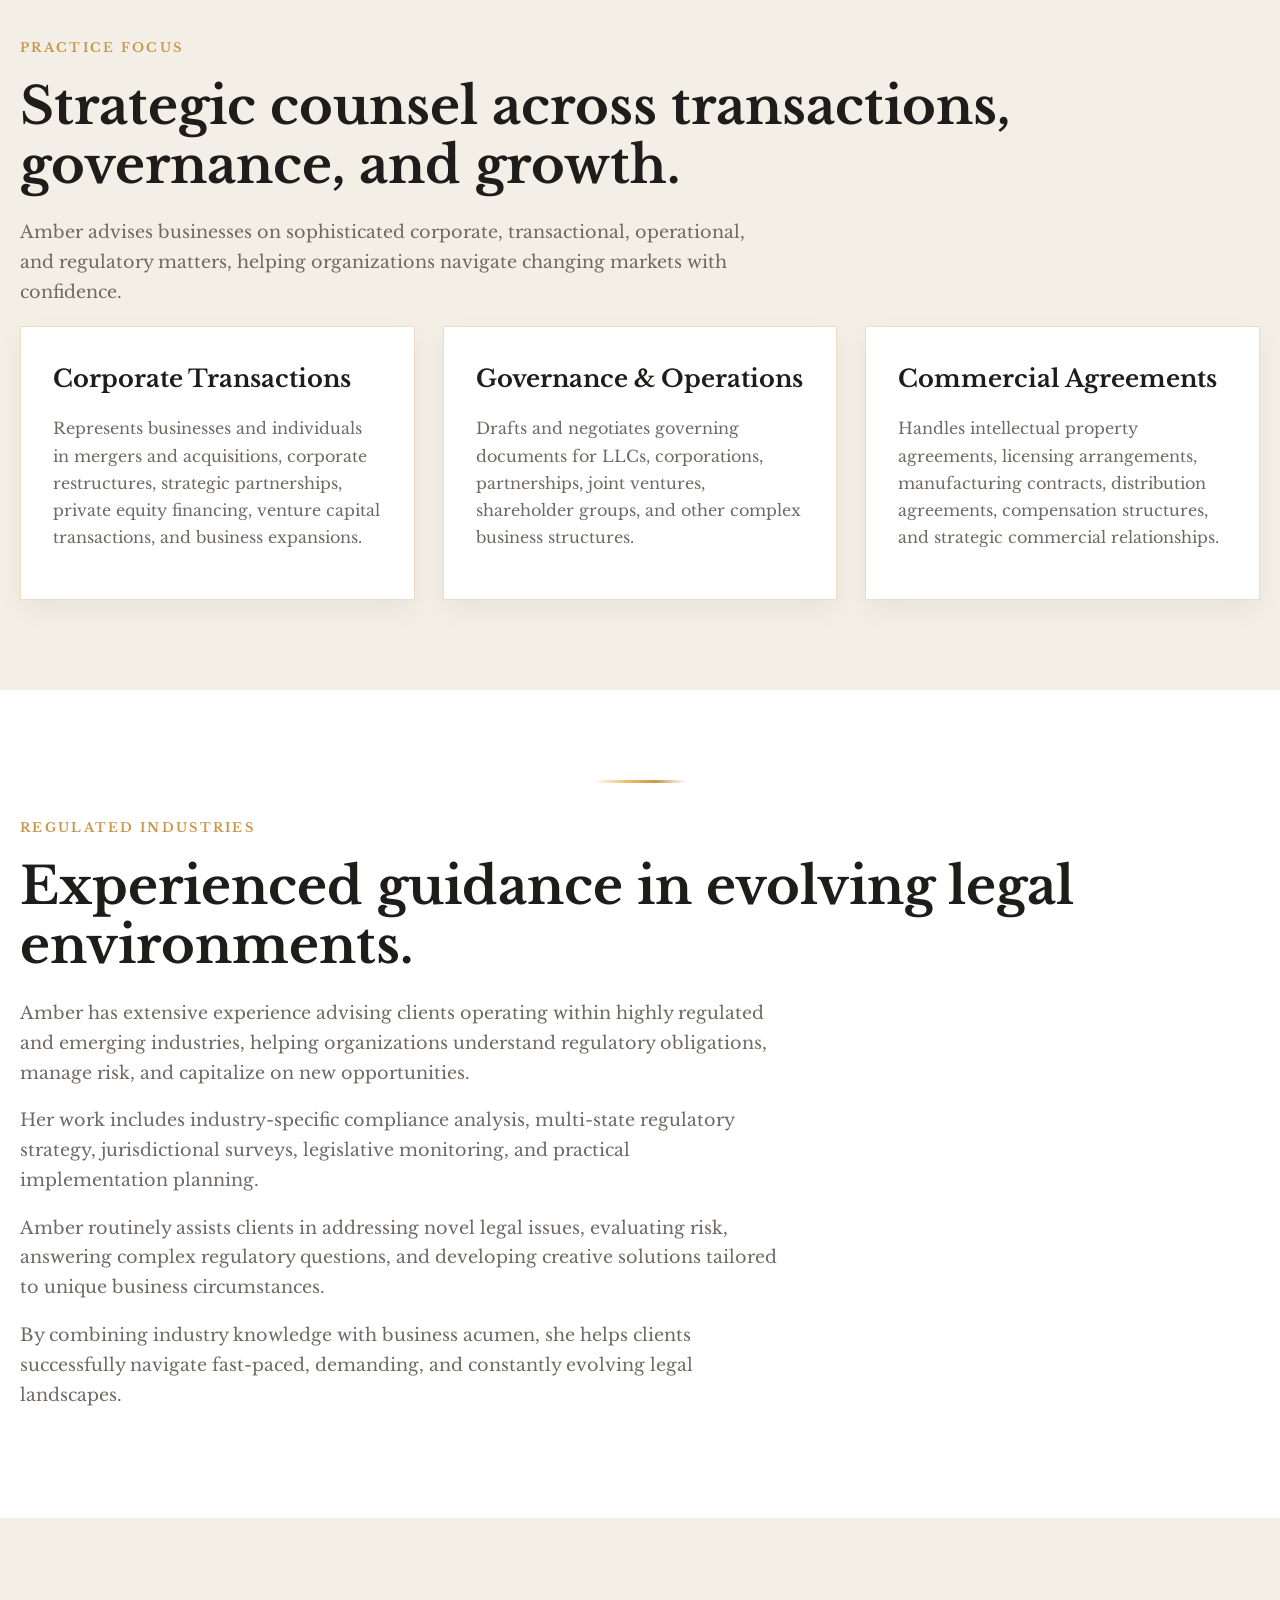
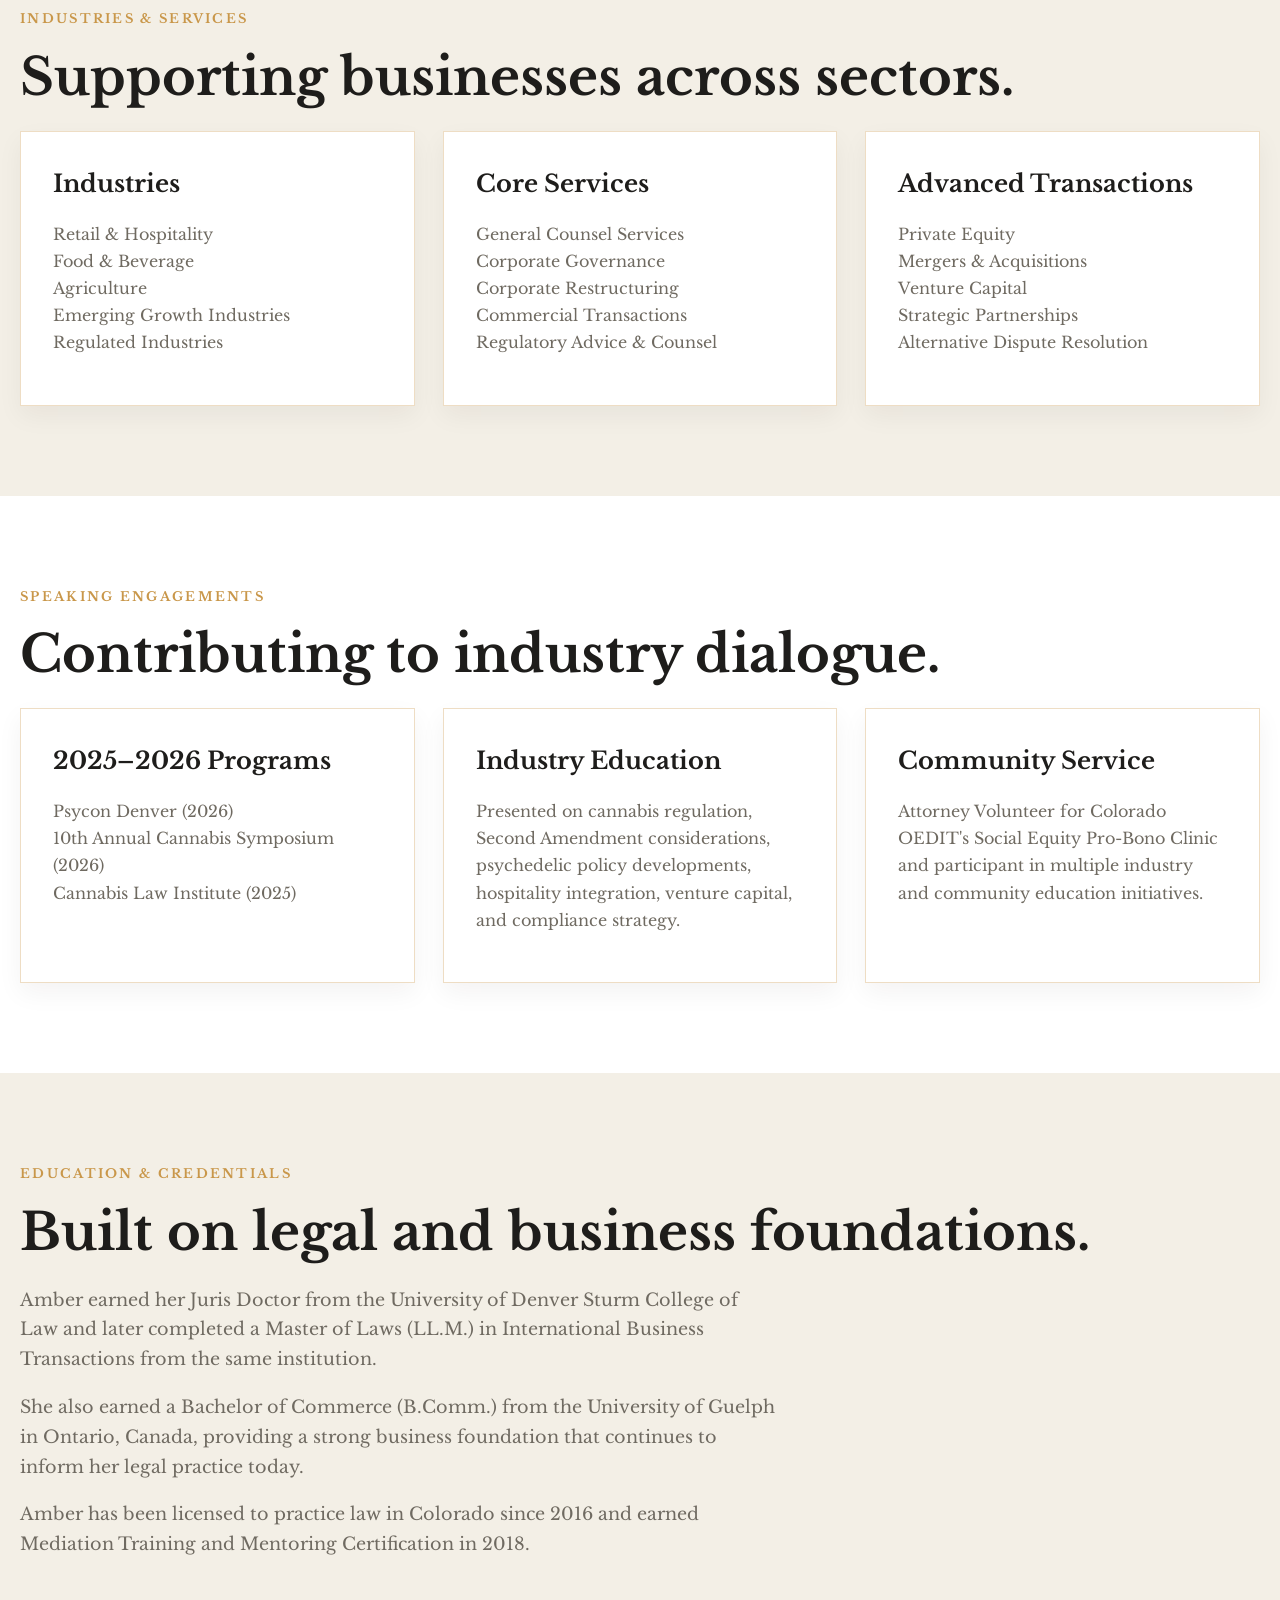
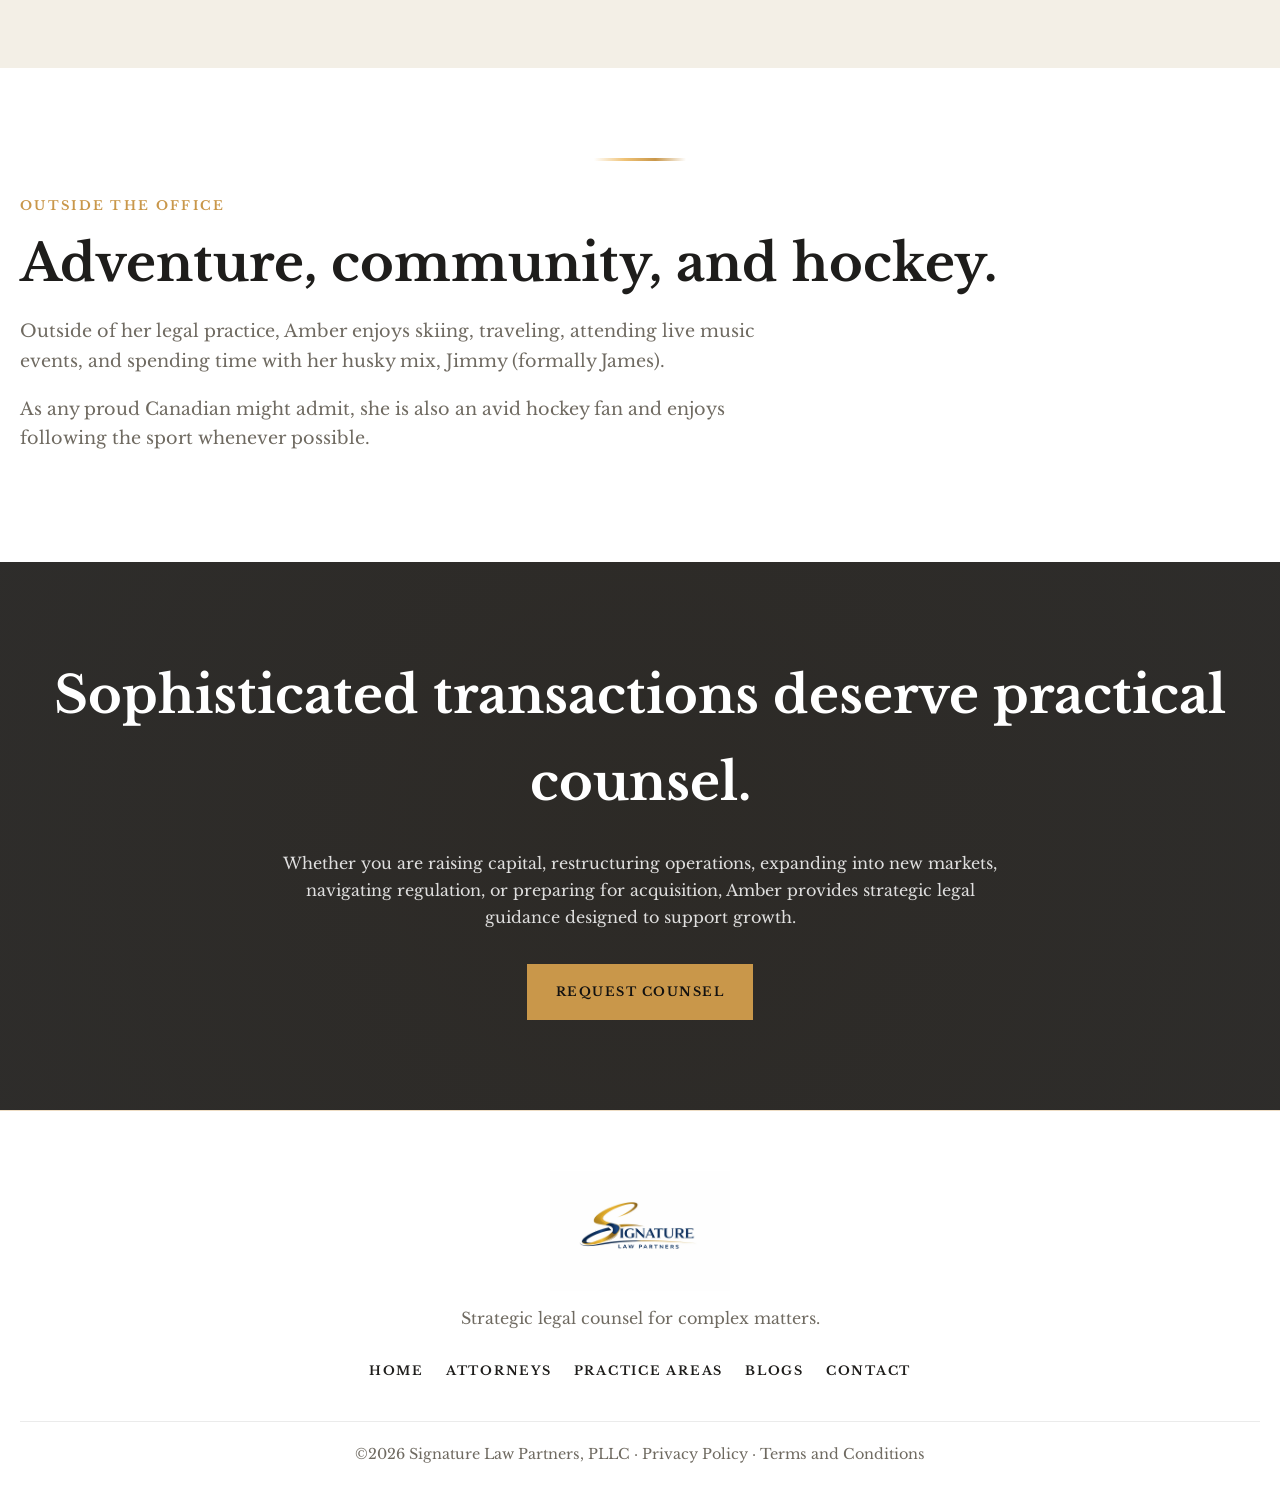
==== commit 824e62cf: "Update amber.html" ====
--- a/amber.html
+++ b/amber.html
@@ -82,45 +82,15 @@
 
         <div class="container">
 
-            <div class="attorney-grid">
-
-                <article class="attorney-card">
-
-                    <div class="attorney-photo">
-                        <img
-                            src="assets/amber.jpg"
-                            alt="Amber M. Naiman">
-                    </div>
-
-                    <div class="attorney-content">
-
-                        <span class="attorney-role">
-                            Senior Counsel
-                        </span>
-
-                        <h2 class="attorney-name">
-                            Amber M. Naiman
-                        </h2>
-
-                        <p>
-                            Amber is an innovative corporate transactional attorney
-                            known for combining critical thinking, creativity,
-                            and practical business judgment to help clients solve
-                            complex challenges and capitalize on emerging opportunities.
-                        </p>
-
-                        <div class="attorney-meta">
-                            <span>Corporate Transactions</span>
-                            <span>Mergers & Acquisitions</span>
-                            <span>Private Equity & Venture Capital</span>
-                            <span>Regulatory Compliance</span>
-                        </div>
-
-                    </div>
-
-                </article>
-
-                <article class="card">
+            <div class="profile-grid">
+
+                <div class="profile-photo">
+                    <img
+                        src="assets/amber.jpg"
+                        alt="Amber M. Naiman">
+                </div>
+
+                <article class="card profile-bio">
 
                     <p class="eyebrow">
                         Biography
@@ -161,6 +131,13 @@
                         multi-state businesses, and ancillary service providers.
                     </p>
 
+                    <div class="attorney-meta">
+                        <span>Corporate Transactions</span>
+                        <span>Mergers & Acquisitions</span>
+                        <span>Private Equity & Venture Capital</span>
+                        <span>Regulatory Compliance</span>
+                    </div>
+
                 </article>
 
             </div>
--- a/style.css
+++ b/style.css
@@ -1,75 +1,54 @@
-
 /* =========================================================
    SIGNATURE LAW PARTNERS
    GLOBAL SITE STYLES
-   Shared design system for:
-   - index.html
-   - attorneys.html
-   - practice-areas.html
-   - blogs.html
-   - contact.html
 ========================================================= */
 
 :root {
     --signature-charcoal: #1e1d1b;
     --signature-black: #121110;
-
     --signature-gold: #c9974a;
     --signature-gold-light: #efc276;
-
     --signature-cream: #f8f4eb;
     --signature-soft: #f3efe6;
-
     --signature-gray: #6f6a61;
     --signature-gray-light: #8a8377;
-
     --signature-border: rgba(201,151,74,.32);
-
     --container: 1240px;
-
     --shadow-sm: 0 10px 24px rgba(30,29,27,.05);
     --shadow-md: 0 18px 48px rgba(30,29,27,.08);
     --shadow-lg: 0 28px 80px rgba(30,29,27,.12);
-
     --transition: .25s ease;
 }
-
-/* =========================================================
-   RESET
-========================================================= */
 
 *,
 *::before,
-*::after{
-    box-sizing:border-box;
-}
-
-html{
-    scroll-behavior:smooth;
-}
-
-body{
-    margin:0;
-    padding:0;
-
-    background:var(--signature-cream);
-    color:var(--signature-charcoal);
-
-    font-family:"Libre Baskerville", serif;
-    line-height:1.7;
-
-    overflow-x:hidden;
-}
-
-img{
-    display:block;
-    max-width:100%;
-    height:auto;
-}
-
-a{
-    color:inherit;
-    text-decoration:none;
+*::after {
+    box-sizing: border-box;
+}
+
+html {
+    scroll-behavior: smooth;
+}
+
+body {
+    margin: 0;
+    padding: 0;
+    background: var(--signature-cream);
+    color: var(--signature-charcoal);
+    font-family: "Libre Baskerville", serif;
+    line-height: 1.7;
+    overflow-x: hidden;
+}
+
+img {
+    display: block;
+    max-width: 100%;
+    height: auto;
+}
+
+a {
+    color: inherit;
+    text-decoration: none;
 }
 
 p,
@@ -78,614 +57,560 @@
 h3,
 h4,
 h5,
-h6{
-    margin-top:0;
-}
-
-main{
-    display:block;
-}
-
-/* =========================================================
-   ACCESSIBILITY
-========================================================= */
-
-.skip-link{
-    position:absolute;
-    left:-9999px;
-    top:12px;
-
-    background:var(--signature-black);
-    color:#fff;
-
-    padding:12px 16px;
-    z-index:9999;
-}
-
-.skip-link:focus{
-    left:12px;
-}
-
-/* =========================================================
-   LAYOUT
-========================================================= */
-
-.container{
-    width:min(var(--container), calc(100% - 40px));
-    margin:0 auto;
-}
-
-.section{
-    padding:90px 0;
-}
-
-.section-tight{
-    padding:70px 0;
-}
-
-.section-dark{
-    background:var(--signature-charcoal);
-    color:#fff;
-}
-
-.section-soft{
-    background:var(--signature-soft);
-}
-
-.section-white{
-    background:#fff;
-}
-
-/* =========================================================
-   HEADER
-========================================================= */
-
-.main-header{
-    background:rgba(255,255,255,.96);
-    border-bottom:1px solid var(--signature-border);
-
-    position:sticky;
-    top:0;
-    z-index:1000;
-
-    backdrop-filter:blur(12px);
-}
-
-.main-header-inner{
-    min-height:90px;
-
-    display:flex;
-    align-items:center;
-    justify-content:space-between;
-    gap:30px;
-}
-
-.logo{
-    max-width:170px;
-}
-
-.logo img{
-    width:100%;
-}
-
-.site-nav{
-    display:flex;
-    align-items:center;
-    gap:26px;
-    flex-wrap:wrap;
-}
-
-.site-nav a{
-    font-size:.82rem;
-    text-transform:uppercase;
-    letter-spacing:.16em;
-    font-weight:700;
-
-    color:var(--signature-charcoal);
-
-    transition:var(--transition);
-
-    border-bottom:1px solid transparent;
-    padding-bottom:4px;
+h6 {
+    margin-top: 0;
+}
+
+main {
+    display: block;
+}
+
+.skip-link {
+    position: absolute;
+    left: -9999px;
+    top: 12px;
+    background: var(--signature-black);
+    color: #fff;
+    padding: 12px 16px;
+    z-index: 9999;
+}
+
+.skip-link:focus {
+    left: 12px;
+}
+
+.container {
+    width: min(var(--container), calc(100% - 40px));
+    margin: 0 auto;
+}
+
+.section {
+    padding: 90px 0;
+}
+
+.section-tight {
+    padding: 70px 0;
+}
+
+.section-dark {
+    background: var(--signature-charcoal);
+    color: #fff;
+}
+
+.section-soft {
+    background: var(--signature-soft);
+}
+
+.section-white {
+    background: #fff;
+}
+
+.main-header {
+    background: rgba(255,255,255,.96);
+    border-bottom: 1px solid var(--signature-border);
+    position: sticky;
+    top: 0;
+    z-index: 1000;
+    backdrop-filter: blur(12px);
+}
+
+.main-header-inner {
+    min-height: 90px;
+    display: flex;
+    align-items: center;
+    justify-content: space-between;
+    gap: 30px;
+}
+
+.logo {
+    max-width: 170px;
+}
+
+.logo img {
+    width: 100%;
+}
+
+.site-nav {
+    display: flex;
+    align-items: center;
+    gap: 26px;
+    flex-wrap: wrap;
+}
+
+.site-nav a {
+    font-size: .82rem;
+    text-transform: uppercase;
+    letter-spacing: .16em;
+    font-weight: 700;
+    color: var(--signature-charcoal);
+    transition: var(--transition);
+    border-bottom: 1px solid transparent;
+    padding-bottom: 4px;
 }
 
 .site-nav a:hover,
-.site-nav a:focus{
-    color:var(--signature-gold);
-    border-bottom-color:var(--signature-gold);
-}
-
-.site-nav a[aria-current="page"]{
-    color:var(--signature-gold);
-}
-
-/* =========================================================
-   HERO
-========================================================= */
-
-.hero{
-    position:relative;
-    overflow:hidden;
-
+.site-nav a:focus {
+    color: var(--signature-gold);
+    border-bottom-color: var(--signature-gold);
+}
+
+.site-nav a[aria-current="page"] {
+    color: var(--signature-gold);
+}
+
+.hero {
+    position: relative;
+    overflow: hidden;
     background:
-        radial-gradient(circle at top center,
-        rgba(201,151,74,.22),
-        transparent 35%),
-
-        linear-gradient(
-            135deg,
-            #151412 0%,
-            #28241d 50%,
-            #10100f 100%
-        );
-
-    border-bottom:1px solid rgba(201,151,74,.25);
-}
-
-.hero-inner{
-    padding:90px 0 110px;
-    text-align:center;
-}
-
-.hero-logo{
-    width:100%;
-    max-width:620px;
-
-    margin:0 auto 40px;
-
-    filter:drop-shadow(
-        0 18px 34px rgba(0,0,0,.38)
+        radial-gradient(circle at top center, rgba(201,151,74,.22), transparent 35%),
+        linear-gradient(135deg, #151412 0%, #28241d 50%, #10100f 100%);
+    border-bottom: 1px solid rgba(201,151,74,.25);
+}
+
+.hero-inner {
+    padding: 82px 0 92px;
+    text-align: center;
+}
+
+.hero-logo {
+    width: 100%;
+    max-width: 620px;
+    margin: 0 auto 40px;
+    filter: drop-shadow(0 18px 34px rgba(0,0,0,.38));
+}
+
+.hero h1 {
+    color: #fff;
+    font-size: clamp(2.7rem, 5vw, 4.6rem);
+    line-height: 1.08;
+    margin-bottom: 24px;
+}
+
+.hero p {
+    color: rgba(255,255,255,.86);
+    max-width: 860px;
+    margin: 0 auto 18px;
+    font-size: 1.15rem;
+}
+
+.hero .eyebrow {
+    color: var(--signature-gold-light);
+}
+
+.linebar {
+    width: 92px;
+    height: 3px;
+    margin: 0 auto;
+    background: linear-gradient(
+        90deg,
+        transparent,
+        var(--signature-gold-light),
+        var(--signature-gold),
+        transparent
     );
 }
 
-.hero h1{
-    color:#fff;
-
-    font-size:clamp(
-        2.7rem,
-        5vw,
-        4.6rem
-    );
-
-    line-height:1.08;
-    margin-bottom:24px;
-}
-
-.hero p{
-    color:rgba(255,255,255,.86);
-
-    max-width:860px;
-    margin:0 auto;
-
-    font-size:1.15rem;
-}
-
-/* =========================================================
-   DIVIDER
-========================================================= */
-
-.linebar{
-    width:92px;
-    height:3px;
-
-    margin:0 auto;
-
-    background:
-        linear-gradient(
-            90deg,
-            transparent,
-            var(--signature-gold-light),
-            var(--signature-gold),
-            transparent
-        );
-}
-
-.divider{
-    margin:0 auto 34px;
-}
-
-/* =========================================================
-   TYPOGRAPHY
-========================================================= */
-
-.eyebrow{
-    color:var(--signature-gold);
-
-    text-transform:uppercase;
-    letter-spacing:.18em;
-
-    font-size:.8rem;
-    font-weight:700;
-
-    margin-bottom:18px;
-}
-
-.section-title{
-    font-size:clamp(
-        2.3rem,
-        4vw,
-        4rem
-    );
-
-    line-height:1.15;
-    margin-bottom:24px;
-}
-
-.section-lede{
-    color:var(--signature-gray);
-    font-size:1.1rem;
-    max-width:760px;
-}
-
-/* =========================================================
-   BUTTONS
-========================================================= */
+.divider {
+    margin: 0 auto 34px;
+}
+
+.eyebrow {
+    color: var(--signature-gold);
+    text-transform: uppercase;
+    letter-spacing: .18em;
+    font-size: .8rem;
+    font-weight: 700;
+    margin-bottom: 18px;
+}
+
+.section-title {
+    font-size: clamp(2.3rem, 4vw, 4rem);
+    line-height: 1.15;
+    margin-bottom: 24px;
+}
+
+.section-lede {
+    color: var(--signature-gray);
+    font-size: 1.1rem;
+    max-width: 760px;
+}
 
 .btn,
 .button,
-.ghost-btn{
-    display:inline-flex;
-
-    align-items:center;
-    justify-content:center;
-
-    min-height:56px;
-
-    padding:0 28px;
-
-    border:1px solid var(--signature-gold);
-
-    text-transform:uppercase;
-    letter-spacing:.12em;
-
-    font-size:.78rem;
-    font-weight:700;
-
-    transition:var(--transition);
-
-    cursor:pointer;
-}
-
-.btn{
-    background:var(--signature-gold);
-    color:var(--signature-black);
-}
-
-.btn:hover{
-    transform:translateY(-2px);
-
-    background:var(--signature-gold-light);
-}
-
-.ghost-btn{
-    background:transparent;
-    color:#fff;
-}
-
-.ghost-btn:hover{
-    background:var(--signature-gold);
-    color:var(--signature-black);
-}
-
-/* =========================================================
-   CARDS
-========================================================= */
-
-.card-grid{
-    display:grid;
-    grid-template-columns:repeat(3,1fr);
-    gap:28px;
-}
-
-.card{
-    background:#fff;
-
-    border:1px solid var(--signature-border);
-
-    box-shadow:var(--shadow-sm);
-
-    padding:32px;
-
-    transition:var(--transition);
-}
-
-.card:hover{
-    transform:translateY(-4px);
-    box-shadow:var(--shadow-md);
-}
-
-.card h3{
-    font-size:1.5rem;
-    margin-bottom:16px;
-}
-
-.card p{
-    color:var(--signature-gray);
-}
-
-/* =========================================================
-   ATTORNEY CARDS
-========================================================= */
-
-.attorney-grid{
-    display:grid;
-    grid-template-columns:repeat(3,1fr);
-    gap:28px;
-}
-
-.attorney-card{
-    background:#fff;
-
-    border:1px solid var(--signature-border);
-
-    box-shadow:var(--shadow-md);
-
-    overflow:hidden;
-
-    transition:var(--transition);
-}
-
-.attorney-card:hover{
-    transform:translateY(-6px);
-}
-
-.attorney-photo{
-    height:420px;
-    overflow:hidden;
-
-    background:#e9e2d7;
-}
-
-.attorney-photo img{
-    width:100%;
-    height:100%;
-
-    object-fit:cover;
-
-    transition:.35s ease;
-}
-
-.attorney-card:hover img{
-    transform:scale(1.03);
-}
-
-.attorney-content{
-    padding:32px;
-}
-
-.attorney-role{
-    color:var(--signature-gold);
-
-    font-size:.75rem;
-    text-transform:uppercase;
-    letter-spacing:.16em;
-    font-weight:700;
-}
-
-.attorney-name{
-    font-size:2rem;
-    line-height:1.05;
-
-    margin:14px 0 18px;
-}
-
-.attorney-content p{
-    color:var(--signature-gray);
-}
-
-.attorney-meta{
-    margin-top:24px;
-    padding-top:20px;
-
-    border-top:1px solid rgba(0,0,0,.08);
-
-    display:grid;
-    gap:10px;
-
-    font-size:.92rem;
-}
-
-.attorney-meta span::before{
-    content:"— ";
-    color:var(--signature-gold);
-}
-
-/* =========================================================
-   VIDEO
-========================================================= */
-
-.video-panel{
-    background:#fff;
-
-    border:1px solid var(--signature-border);
-
-    box-shadow:var(--shadow-md);
-
-    padding:20px;
-}
-
-.video-panel video{
-    width:100%;
-    display:block;
-}
-
-/* =========================================================
-   CTA BAND
-========================================================= */
-
-.cta-band{
-    text-align:center;
-
+.ghost-btn {
+    display: inline-flex;
+    align-items: center;
+    justify-content: center;
+    min-height: 56px;
+    padding: 0 28px;
+    border: 1px solid var(--signature-gold);
+    text-transform: uppercase;
+    letter-spacing: .12em;
+    font-size: .78rem;
+    font-weight: 700;
+    transition: var(--transition);
+    cursor: pointer;
+}
+
+.btn {
+    background: var(--signature-gold);
+    color: var(--signature-black);
+}
+
+.btn:hover {
+    transform: translateY(-2px);
+    background: var(--signature-gold-light);
+}
+
+.ghost-btn {
+    background: transparent;
+    color: #fff;
+}
+
+.ghost-btn:hover {
+    background: var(--signature-gold);
+    color: var(--signature-black);
+}
+
+.card-grid {
+    display: grid;
+    grid-template-columns: repeat(3,1fr);
+    gap: 28px;
+}
+
+.card {
+    background: #fff;
+    border: 1px solid var(--signature-border);
+    box-shadow: var(--shadow-sm);
+    padding: 32px;
+    transition: var(--transition);
+}
+
+.card:hover {
+    transform: translateY(-4px);
+    box-shadow: var(--shadow-md);
+}
+
+.card h3 {
+    font-size: 1.5rem;
+    margin-bottom: 16px;
+}
+
+.card p {
+    color: var(--signature-gray);
+}
+
+.attorney-grid {
+    display: grid;
+    grid-template-columns: repeat(3,1fr);
+    gap: 28px;
+}
+
+.attorney-card {
+    background: #fff;
+    border: 1px solid var(--signature-border);
+    box-shadow: var(--shadow-md);
+    overflow: hidden;
+    transition: var(--transition);
+}
+
+.attorney-card:hover {
+    transform: translateY(-6px);
+}
+
+.attorney-photo {
+    height: 420px;
+    overflow: hidden;
+    background: #e9e2d7;
+}
+
+.attorney-photo img {
+    width: 100%;
+    height: 100%;
+    object-fit: cover;
+    object-position: center top;
+    transition: .35s ease;
+}
+
+.attorney-card:hover img {
+    transform: scale(1.03);
+}
+
+.attorney-content {
+    padding: 32px;
+}
+
+.attorney-role {
+    color: var(--signature-gold);
+    font-size: .75rem;
+    text-transform: uppercase;
+    letter-spacing: .16em;
+    font-weight: 700;
+}
+
+.attorney-name {
+    font-size: 2rem;
+    line-height: 1.05;
+    margin: 14px 0 18px;
+}
+
+.attorney-content p {
+    color: var(--signature-gray);
+}
+
+.attorney-meta {
+    margin-top: 24px;
+    padding-top: 20px;
+    border-top: 1px solid rgba(0,0,0,.08);
+    display: grid;
+    gap: 10px;
+    font-size: .92rem;
+}
+
+.attorney-meta span::before {
+    content: "— ";
+    color: var(--signature-gold);
+}
+
+.profile-grid {
+    width: min(100%, 1120px);
+    margin: 0 auto;
+    display: grid;
+    grid-template-columns: 360px minmax(0, 1fr);
+    gap: 32px;
+    align-items: stretch;
+}
+
+.profile-photo {
+    background: #fff;
+    border: 1px solid var(--signature-border);
+    box-shadow: var(--shadow-md);
+    overflow: hidden;
+    height: 100%;
+    min-height: 100%;
+}
+
+.profile-photo img {
+    width: 100%;
+    height: 100%;
+    display: block;
+    object-fit: cover;
+    object-position: center top;
+}
+
+.profile-grid .card {
+    align-self: stretch;
+    min-height: auto;
+    height: auto;
+    box-shadow: var(--shadow-md);
+    padding: 42px;
+}
+
+.profile-grid .card:hover {
+    transform: none;
+}
+
+.profile-grid .card p {
+    max-width: 72ch;
+}
+
+.profile-summary {
+    background: #fff;
+    border: 1px solid var(--signature-border);
+    box-shadow: var(--shadow-md);
+}
+
+.profile-summary:hover {
+    transform: none;
+}
+
+.video-panel {
+    background: #fff;
+    border: 1px solid var(--signature-border);
+    box-shadow: var(--shadow-md);
+    padding: 20px;
+}
+
+.video-panel video {
+    width: 100%;
+    display: block;
+}
+
+.cta-band {
+    text-align: center;
     background:
-        linear-gradient(
-            rgba(18,17,16,.88),
-            rgba(18,17,16,.88)
-        ),
-        radial-gradient(
-            circle,
-            rgba(201,151,74,.22),
-            transparent
-        );
-
-    color:#fff;
-}
-
-.cta-band h2{
-    font-size:clamp(
-        2.3rem,
-        4vw,
-        4.5rem
-    );
-
-    margin-bottom:24px;
-}
-
-.cta-band p{
-    max-width:720px;
-    margin:0 auto 32px;
-
-    color:rgba(255,255,255,.85);
-}
-
-/* =========================================================
-   CONTACT SECTION
-========================================================= */
-
-.contact-panel{
+        linear-gradient(rgba(18,17,16,.88), rgba(18,17,16,.88)),
+        radial-gradient(circle, rgba(201,151,74,.22), transparent);
+    color: #fff;
+}
+
+.cta-band h2 {
+    font-size: clamp(2.3rem, 4vw, 4.5rem);
+    margin-bottom: 24px;
+}
+
+.cta-band p {
+    max-width: 720px;
+    margin: 0 auto 32px;
+    color: rgba(255,255,255,.85);
+}
+
+.contact-panel {
     background:
-        radial-gradient(
-            circle at top,
-            rgba(239,194,118,.14),
-            transparent 32%
-        ),
-        linear-gradient(
-            135deg,
-            var(--signature-charcoal),
-            var(--signature-black)
-        );
-
-    color:#fff;
-
-    text-align:center;
-}
-
-.contact-panel h2{
-    font-size:clamp(
-        2.2rem,
-        4vw,
-        4rem
-    );
-}
-
-.contact-panel a{
-    color:var(--signature-gold-light);
-}
-
-/* =========================================================
-   FOOTER
-========================================================= */
-
-.footer{
-    background:#fff;
-
-    border-top:1px solid var(--signature-border);
-
-    padding:60px 0 40px;
-}
-
-.footer-inner{
-    display:flex;
-    justify-content:space-between;
-    gap:40px;
-    flex-wrap:wrap;
-}
-
-.footer-logo{
-    width:180px;
-    margin-bottom:14px;
-}
-
-.footer-links{
-    display:flex;
-    gap:22px;
-    flex-wrap:wrap;
-}
-
-.footer-links a{
-    text-transform:uppercase;
-    letter-spacing:.14em;
-    font-size:.78rem;
-    font-weight:700;
-}
-
-.footer-bottom{
-    margin-top:40px;
-    padding-top:20px;
-
-    border-top:1px solid rgba(0,0,0,.08);
-
-    color:var(--signature-gray);
-
-    font-size:.9rem;
-}
-
-/* =========================================================
-   RESPONSIVE
-========================================================= */
-
-@media (max-width:1000px){
+        radial-gradient(circle at top, rgba(239,194,118,.14), transparent 32%),
+        linear-gradient(135deg, var(--signature-charcoal), var(--signature-black));
+    color: #fff;
+    text-align: center;
+}
+
+.contact-panel h2 {
+    font-size: clamp(2.2rem, 4vw, 4rem);
+}
+
+.contact-panel a {
+    color: var(--signature-gold-light);
+}
+
+.footer {
+    background: #fff;
+    border-top: 1px solid var(--signature-border);
+    padding: 60px 0 40px;
+    text-align: center;
+}
+
+.footer-inner {
+    display: flex;
+    flex-direction: column;
+    align-items: center;
+    justify-content: center;
+    gap: 28px;
+}
+
+.footer-logo {
+    width: 180px;
+    margin: 0 auto 14px;
+}
+
+.footer-inner p {
+    max-width: 620px;
+    margin: 0 auto;
+    color: var(--signature-gray);
+}
+
+.footer-links {
+    display: flex;
+    justify-content: center;
+    align-items: center;
+    gap: 22px;
+    flex-wrap: wrap;
+}
+
+.footer-links a {
+    text-transform: uppercase;
+    letter-spacing: .14em;
+    font-size: .78rem;
+    font-weight: 700;
+}
+
+.footer-links a:hover,
+.footer-links a:focus {
+    color: var(--signature-gold);
+}
+
+.footer-bottom {
+    margin-top: 40px;
+    padding-top: 20px;
+    border-top: 1px solid rgba(0,0,0,.08);
+    color: var(--signature-gray);
+    font-size: .9rem;
+    text-align: center;
+}
+
+.footer-bottom p {
+    margin: 0 auto;
+}
+
+@media (max-width: 1000px) {
 
     .card-grid,
-    .attorney-grid{
-        grid-template-columns:repeat(2,1fr);
-    }
-
-}
-
-@media (max-width:768px){
-
-    .main-header-inner{
-        flex-direction:column;
-        align-items:flex-start;
-
-        padding:18px 0;
-    }
-
-    .site-nav{
-        width:100%;
-    }
-
-    .hero-inner{
-        padding:60px 0 80px;
+    .attorney-grid {
+        grid-template-columns: repeat(2,1fr);
+    }
+
+    .profile-grid {
+        grid-template-columns: 320px minmax(0,1fr);
+        gap: 28px;
+    }
+
+}
+
+@media (max-width: 768px) {
+
+    .main-header-inner {
+        flex-direction: column;
+        align-items: flex-start;
+        padding: 18px 0;
+    }
+
+    .site-nav {
+        width: 100%;
+    }
+
+    .hero-inner {
+        padding: 60px 0 80px;
     }
 
     .card-grid,
-    .attorney-grid{
-        grid-template-columns:1fr;
-    }
-
-    .attorney-photo{
-        height:360px;
-    }
-
-    .footer-inner{
-        flex-direction:column;
-    }
-
-}
-
-@media (max-width:480px){
-
-    .container{
-        width:min(100% - 24px, var(--container));
-    }
-
-    .hero h1{
-        font-size:2.3rem;
-    }
-
-    .section{
-        padding:70px 0;
-    }
-
-}
+    .attorney-grid,
+    .profile-grid {
+        grid-template-columns: 1fr;
+    }
+
+    .attorney-photo {
+        height: 360px;
+    }
+
+    .profile-photo {
+        height: auto;
+        min-height: 0;
+        max-width: 520px;
+        margin: 0 auto;
+    }
+
+    .profile-photo img {
+        width: 100%;
+        height: auto;
+        object-fit: contain;
+        object-position: center center;
+    }
+
+    .profile-grid .card {
+        height: auto;
+    }
+
+    .footer-inner {
+        flex-direction: column;
+    }
+
+    .footer-links {
+        flex-direction: column;
+        gap: 12px;
+    }
+
+}
+
+@media (max-width: 480px) {
+
+    .container {
+        width: min(100% - 24px, var(--container));
+    }
+
+    .hero h1 {
+        font-size: 2.3rem;
+    }
+
+    .section {
+        padding: 70px 0;
+    }
+
+}
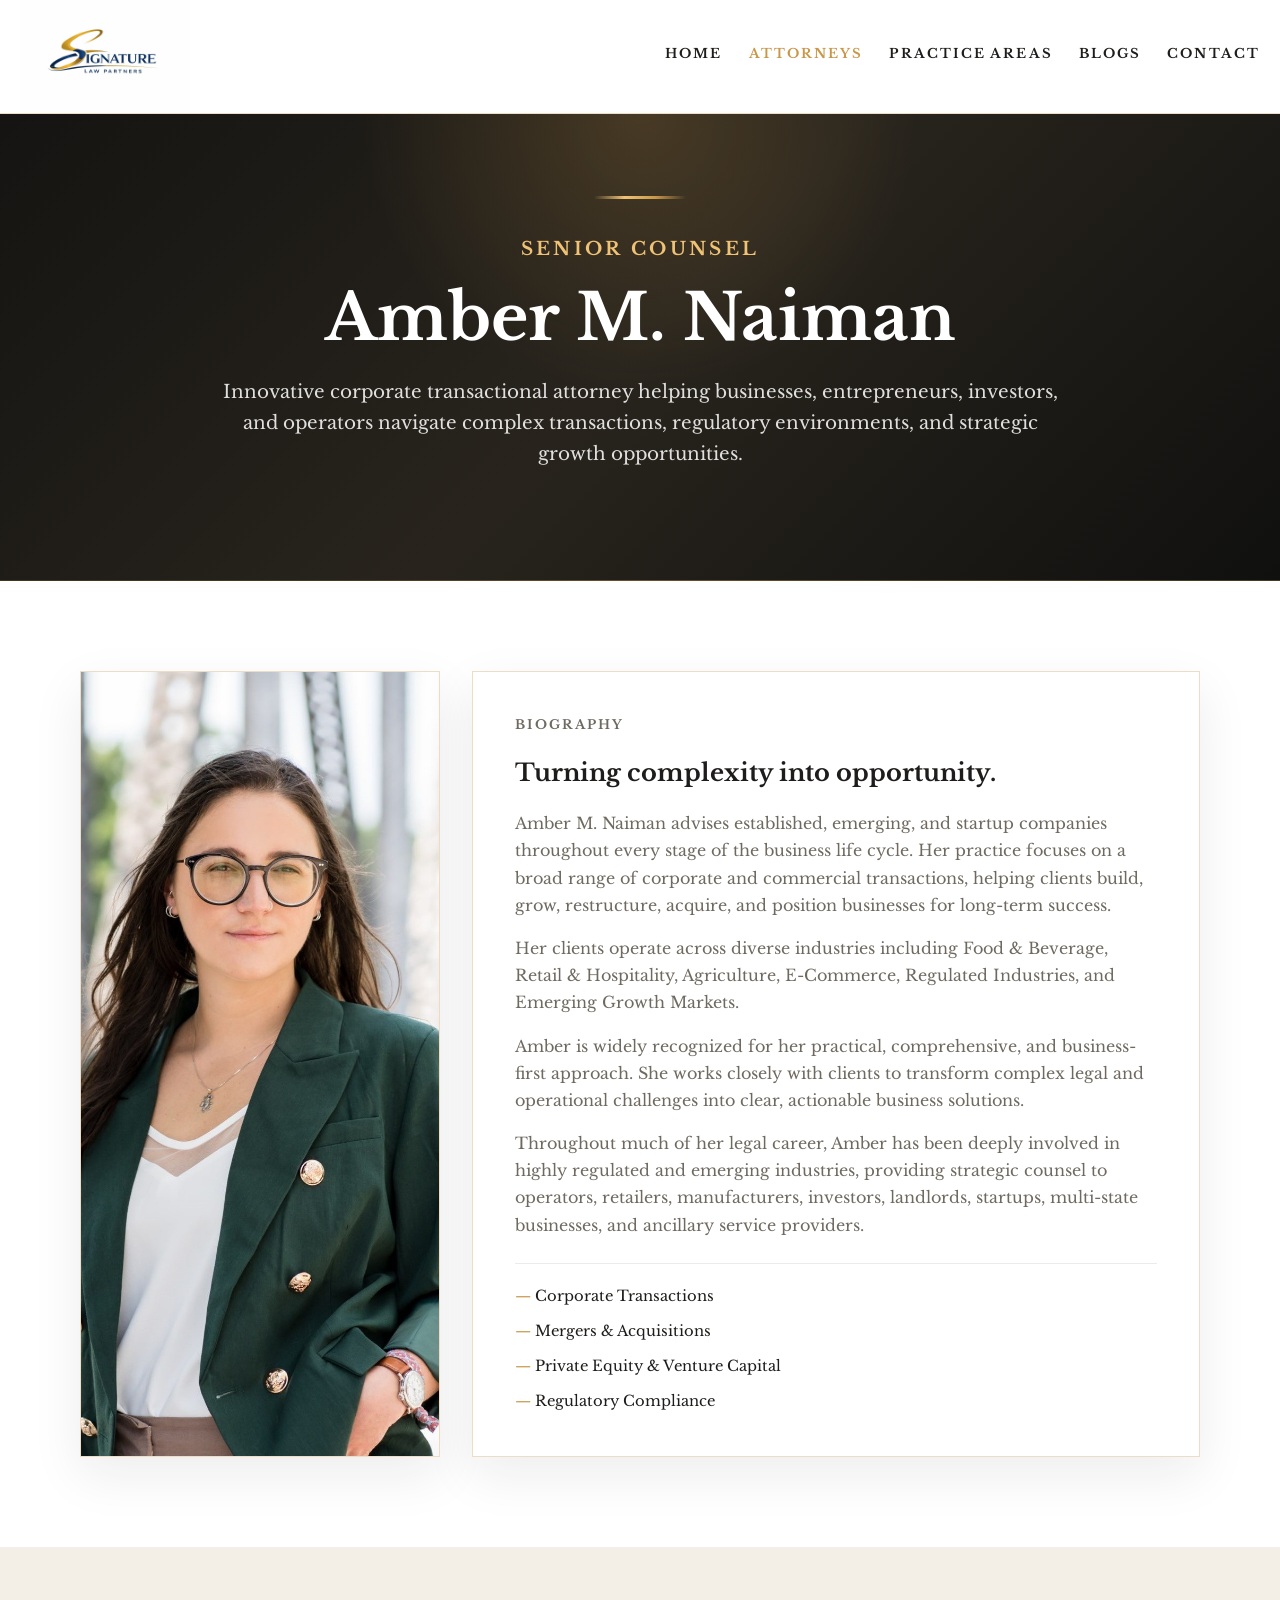
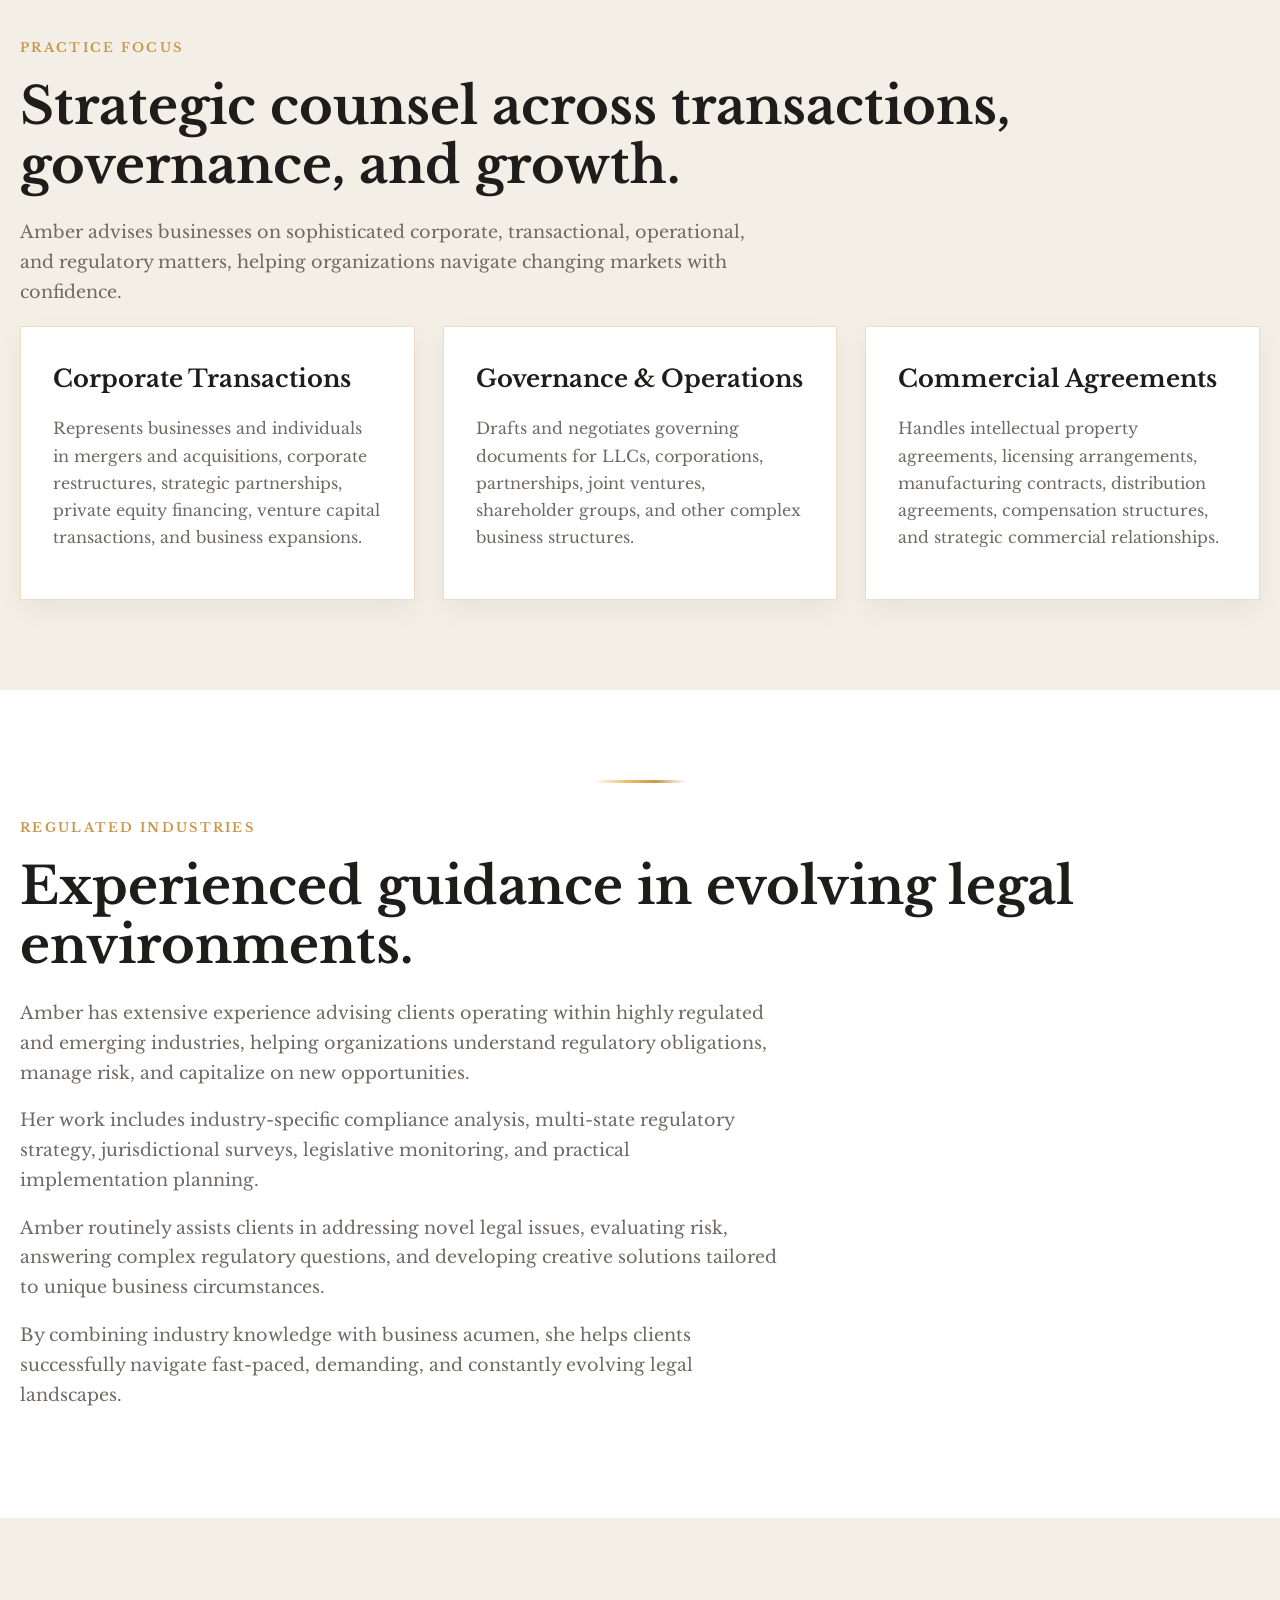
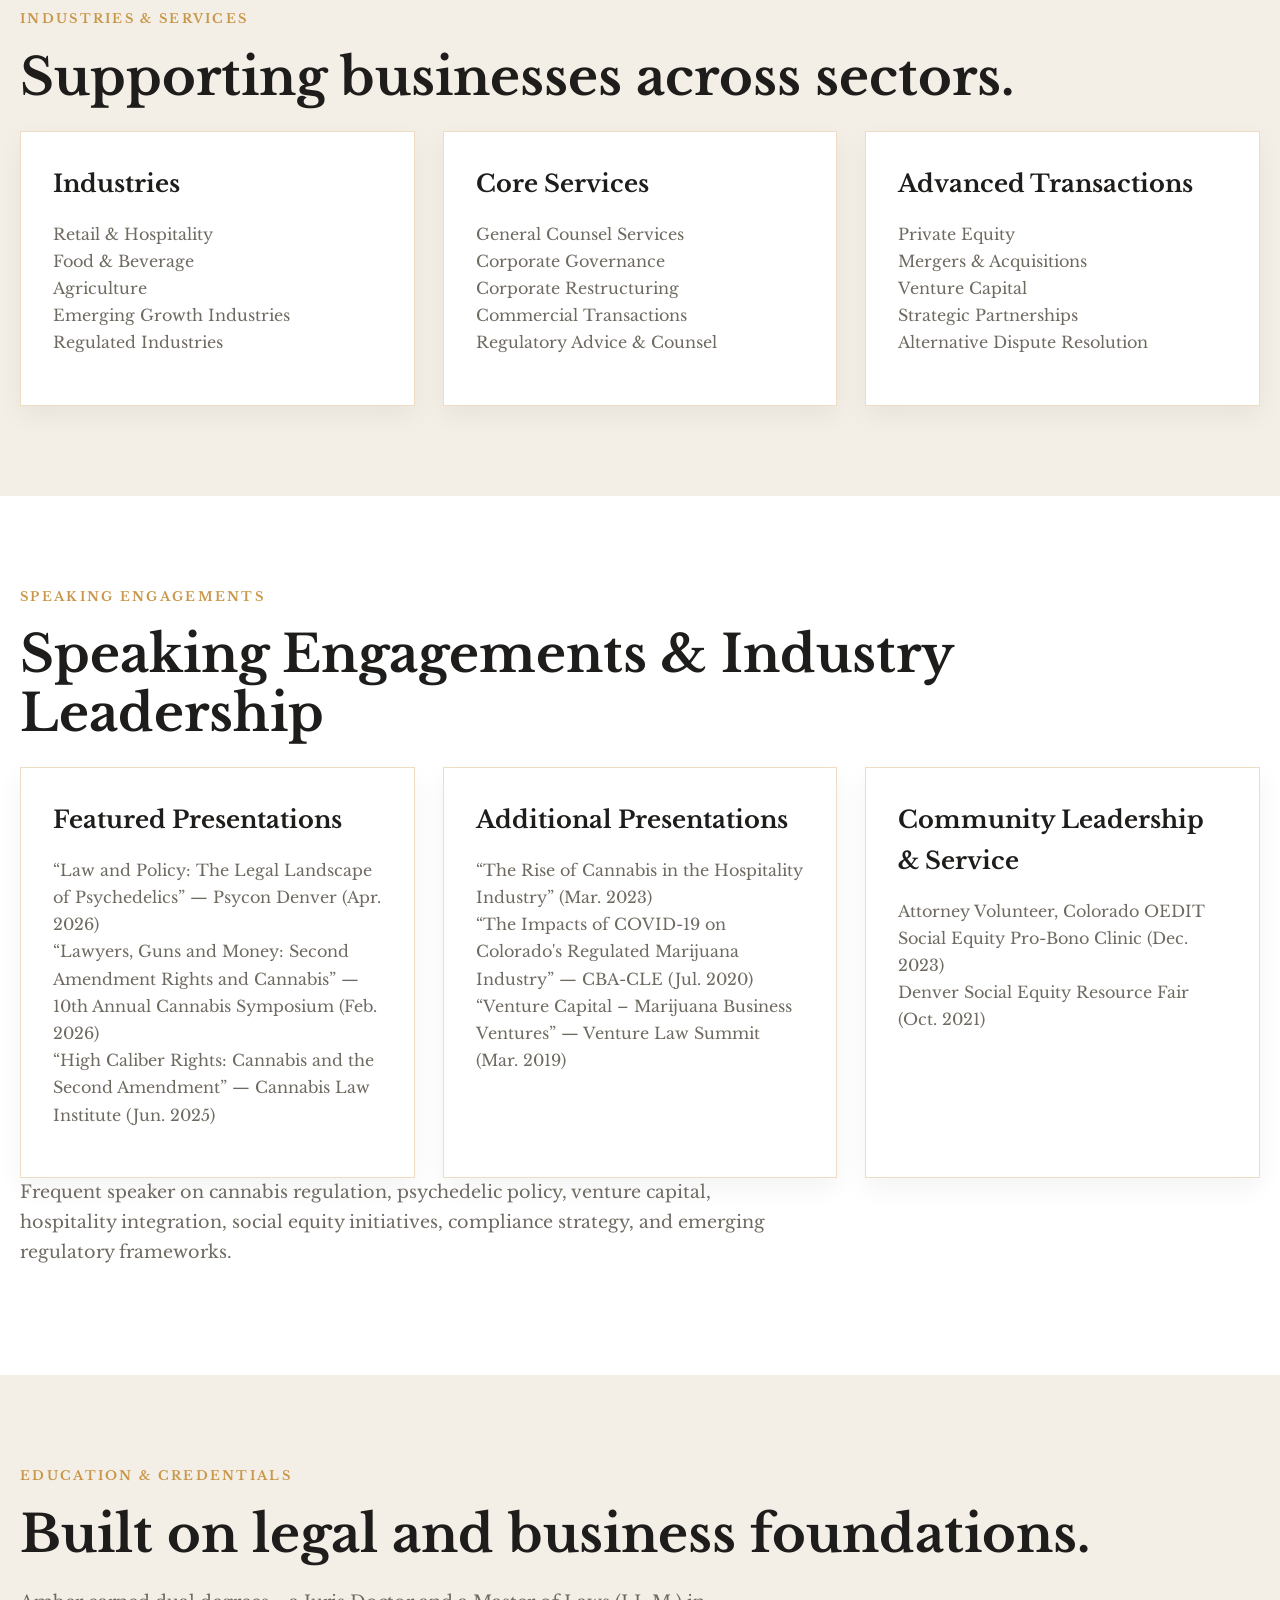
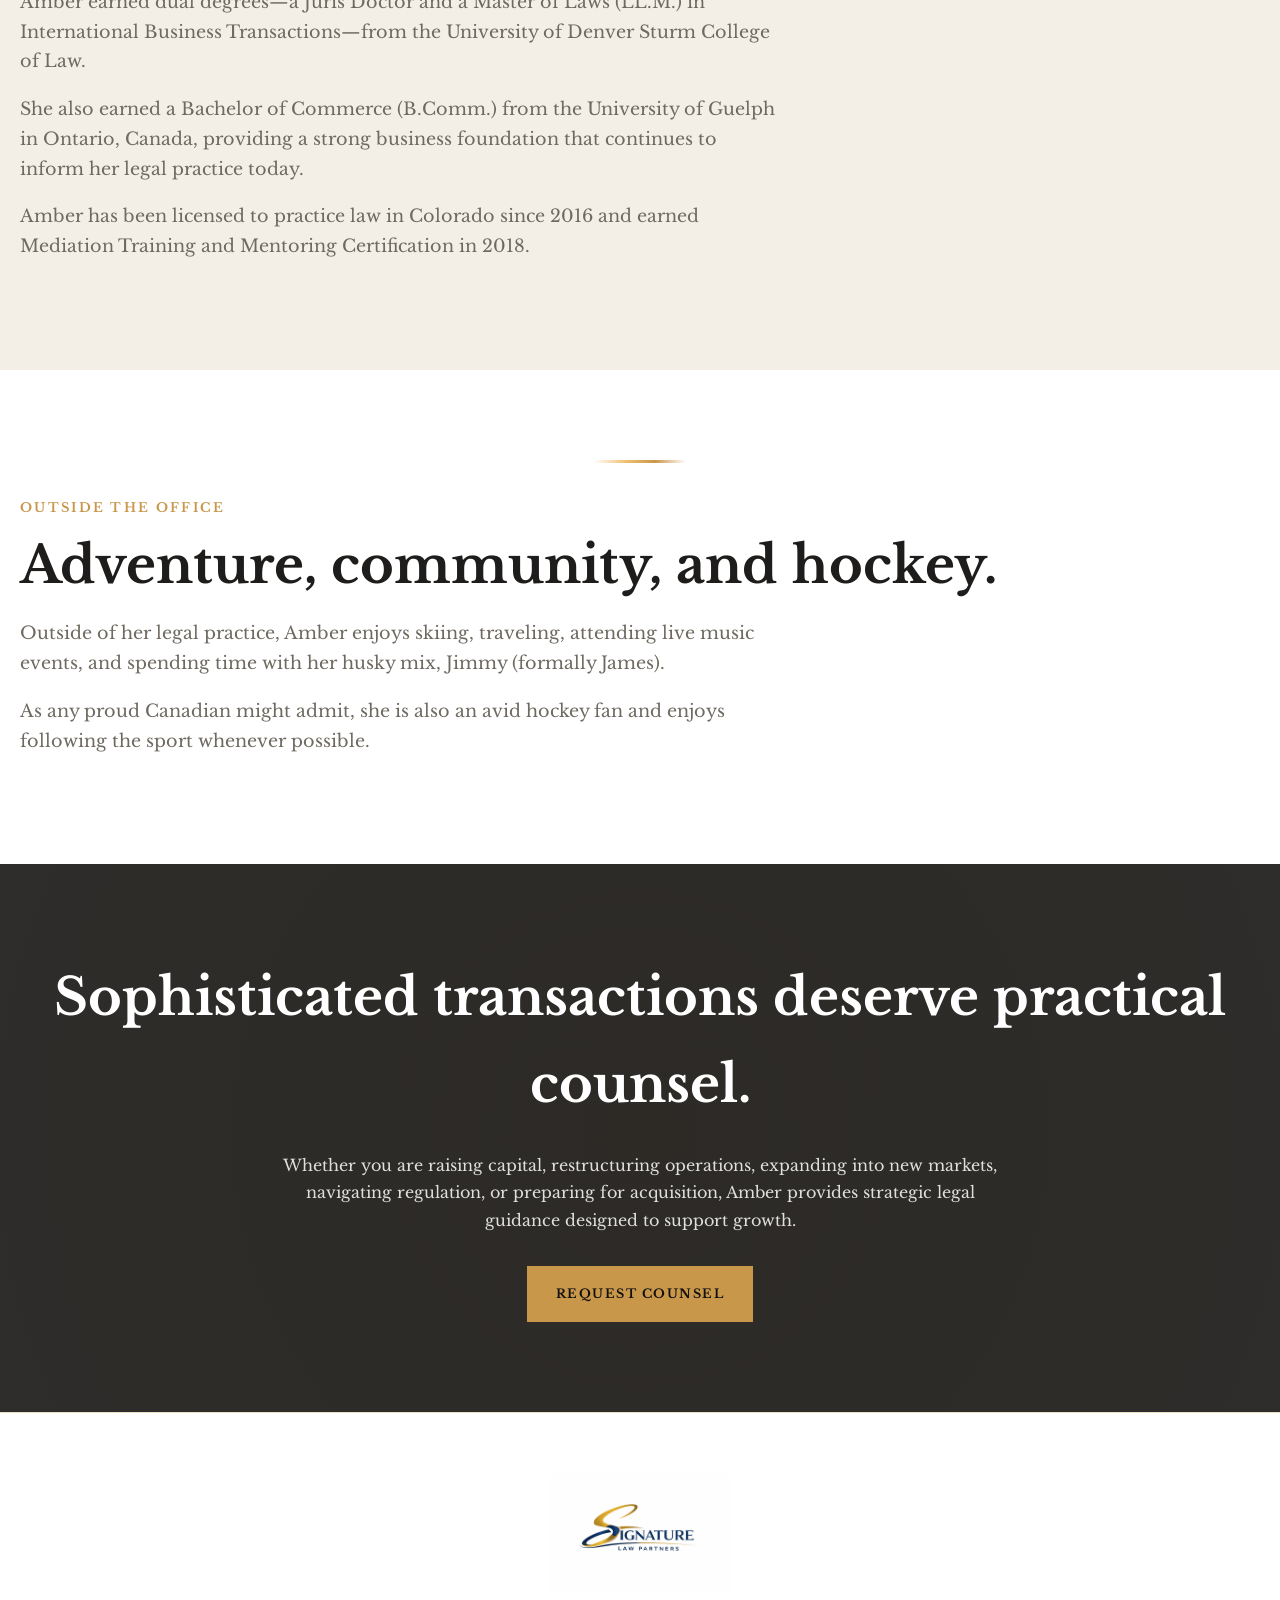
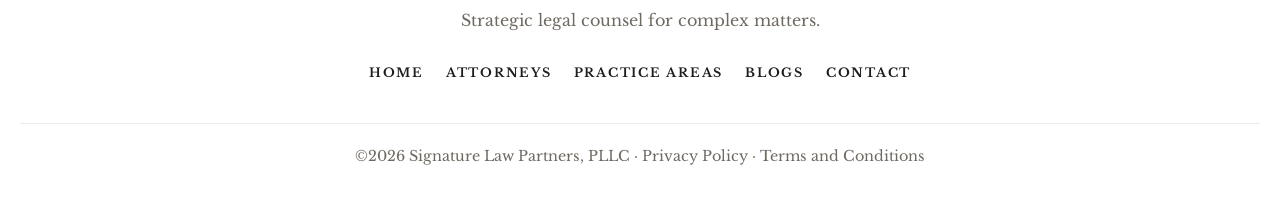
==== commit 1cdbbdb5: "Revise speaking engagements and community service details Updated speaking engagements and community" ====
--- a/amber.html
+++ b/amber.html
@@ -342,7 +342,7 @@
             </p>
 
             <h2 class="section-title">
-                Contributing to industry dialogue.
+                Speaking Engagements & Industry Leadership
             </h2>
 
             <div class="card-grid">
@@ -350,48 +350,51 @@
                 <article class="card">
 
                     <h3>
-                        2025–2026 Programs
-                    </h3>
-
-                    <p>
-                        Psycon Denver (2026)<br>
-                        10th Annual Cannabis Symposium (2026)<br>
-                        Cannabis Law Institute (2025)
-                    </p>
-
-                </article>
-
-                <article class="card">
-
-                    <h3>
-                        Industry Education
-                    </h3>
-
-                    <p>
-                        Presented on cannabis regulation,
-                        Second Amendment considerations,
-                        psychedelic policy developments,
-                        hospitality integration,
-                        venture capital, and compliance strategy.
-                    </p>
-
-                </article>
-
-                <article class="card">
-
-                    <h3>
-                        Community Service
-                    </h3>
-
-                    <p>
-                        Attorney Volunteer for Colorado OEDIT's
-                        Social Equity Pro-Bono Clinic and participant
-                        in multiple industry and community education initiatives.
-                    </p>
-
-                </article>
-
-            </div>
+                        Featured Presentations
+                    </h3>
+
+                    <p>
+                        “Law and Policy: The Legal Landscape of Psychedelics” — Psycon Denver (Apr. 2026)<br>
+                        “Lawyers, Guns and Money: Second Amendment Rights and Cannabis” — 10th Annual Cannabis Symposium (Feb. 2026)<br>
+                        “High Caliber Rights: Cannabis and the Second Amendment” — Cannabis Law Institute (Jun. 2025)
+                    </p>
+
+                </article>
+
+                <article class="card">
+
+                    <h3>
+                        Additional Presentations
+                    </h3>
+
+                    <p>
+                        “The Rise of Cannabis in the Hospitality Industry” (Mar. 2023)<br>
+                        “The Impacts of COVID-19 on Colorado's Regulated Marijuana Industry” — CBA-CLE (Jul. 2020)<br>
+                        “Venture Capital – Marijuana Business Ventures” — Venture Law Summit (Mar. 2019)
+                    </p>
+
+                </article>
+
+                <article class="card">
+
+                    <h3>
+                        Community Leadership & Service
+                    </h3>
+
+                    <p>
+                        Attorney Volunteer, Colorado OEDIT Social Equity Pro-Bono Clinic (Dec. 2023)<br>
+                        Denver Social Equity Resource Fair (Oct. 2021)
+                    </p>
+
+                </article>
+
+            </div>
+
+            <p class="section-lede">
+                Frequent speaker on cannabis regulation, psychedelic policy,
+                venture capital, hospitality integration, social equity initiatives,
+                compliance strategy, and emerging regulatory frameworks.
+            </p>
 
         </div>
 
@@ -412,9 +415,9 @@
             <div class="section-lede">
 
                 <p>
-                    Amber earned her Juris Doctor from the University of Denver
-                    Sturm College of Law and later completed a Master of Laws (LL.M.)
-                    in International Business Transactions from the same institution.
+                    Amber earned dual degrees—a Juris Doctor and a Master of Laws
+                    (LL.M.) in International Business Transactions—from the
+                    University of Denver Sturm College of Law.
                 </p>
 
                 <p>
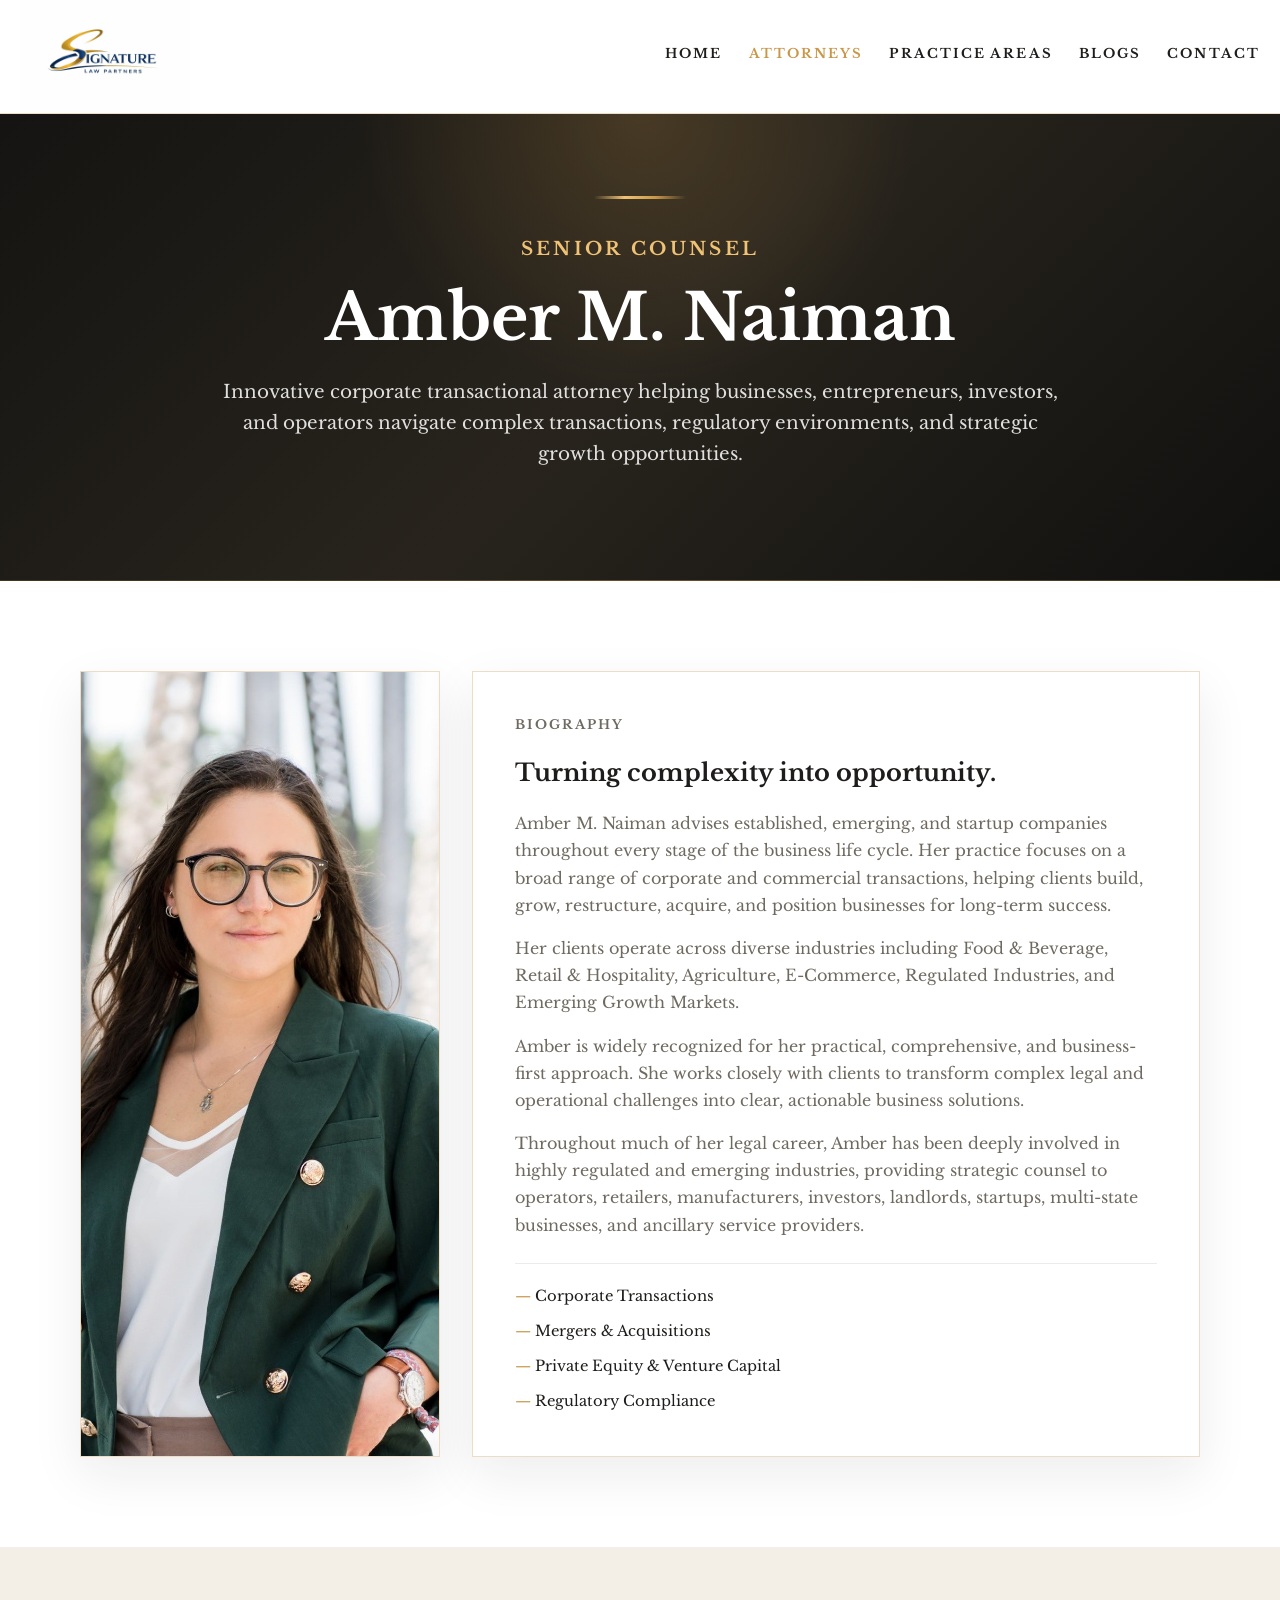
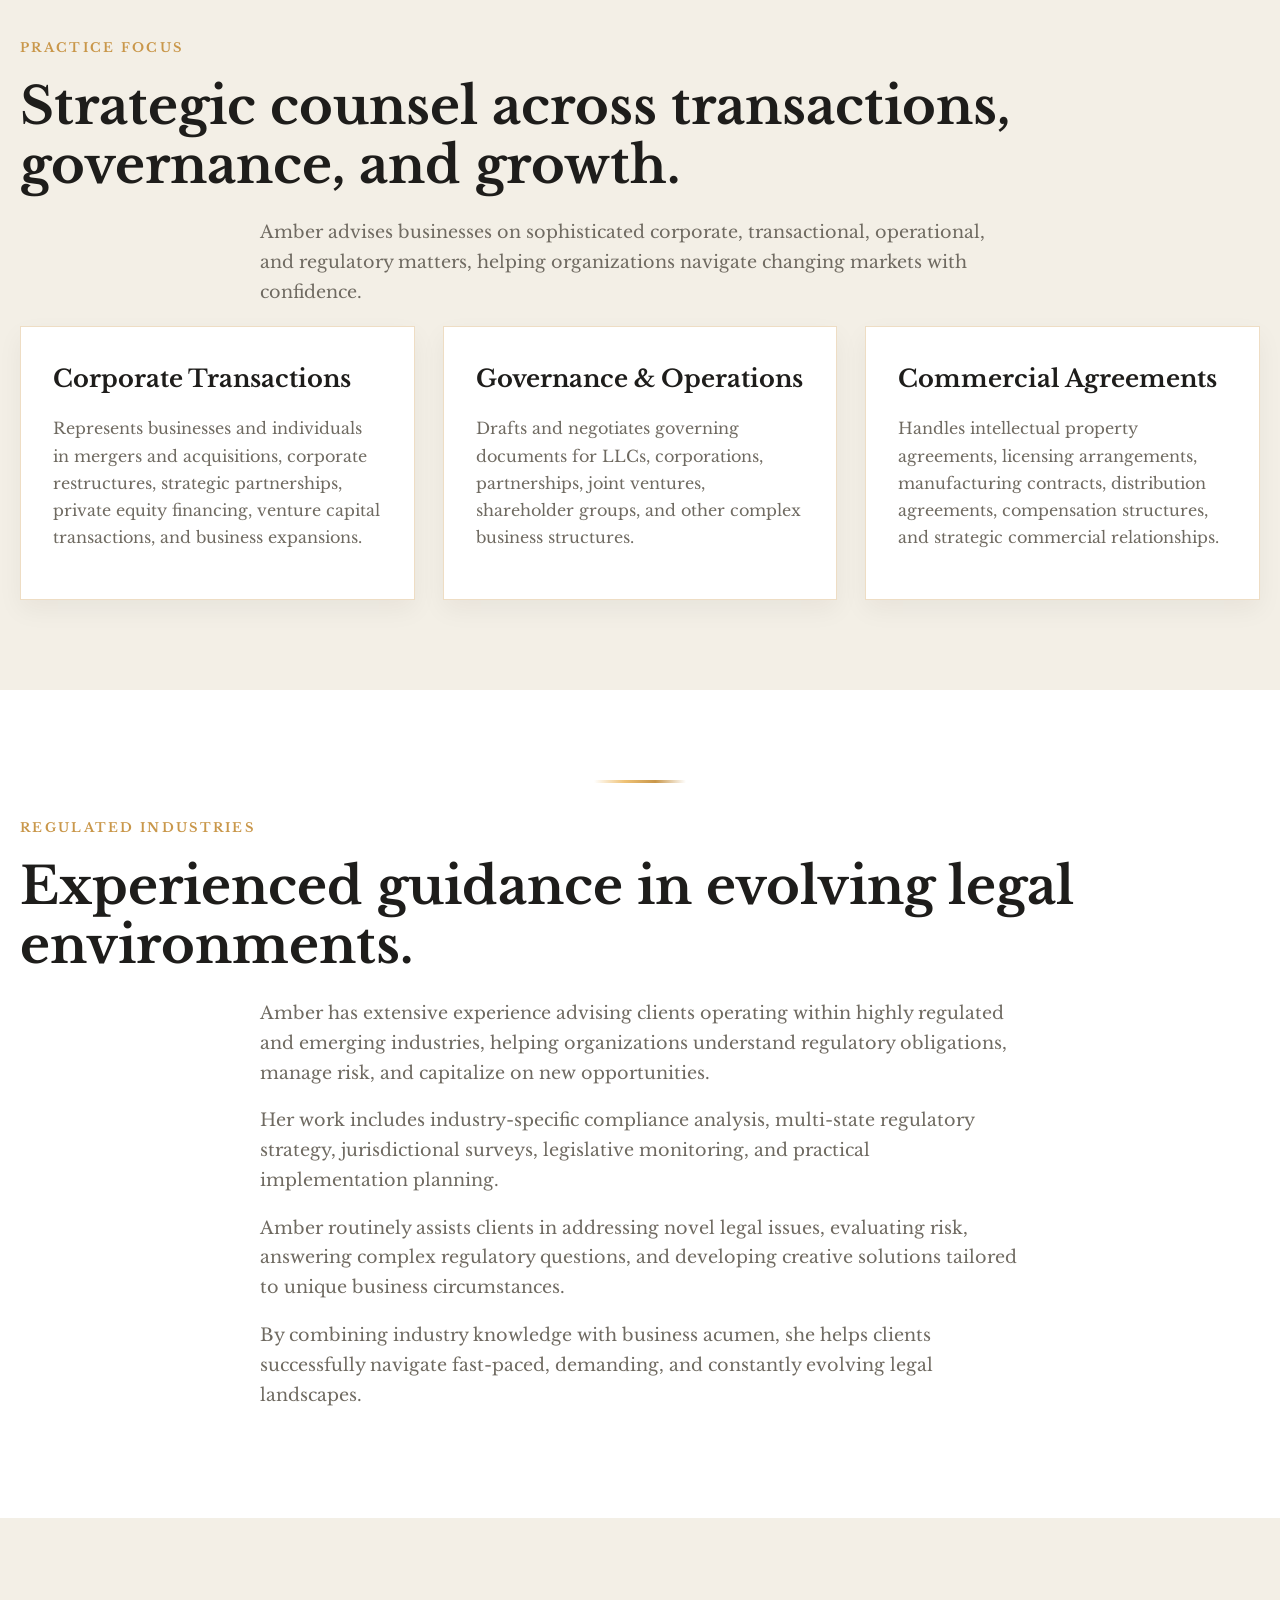
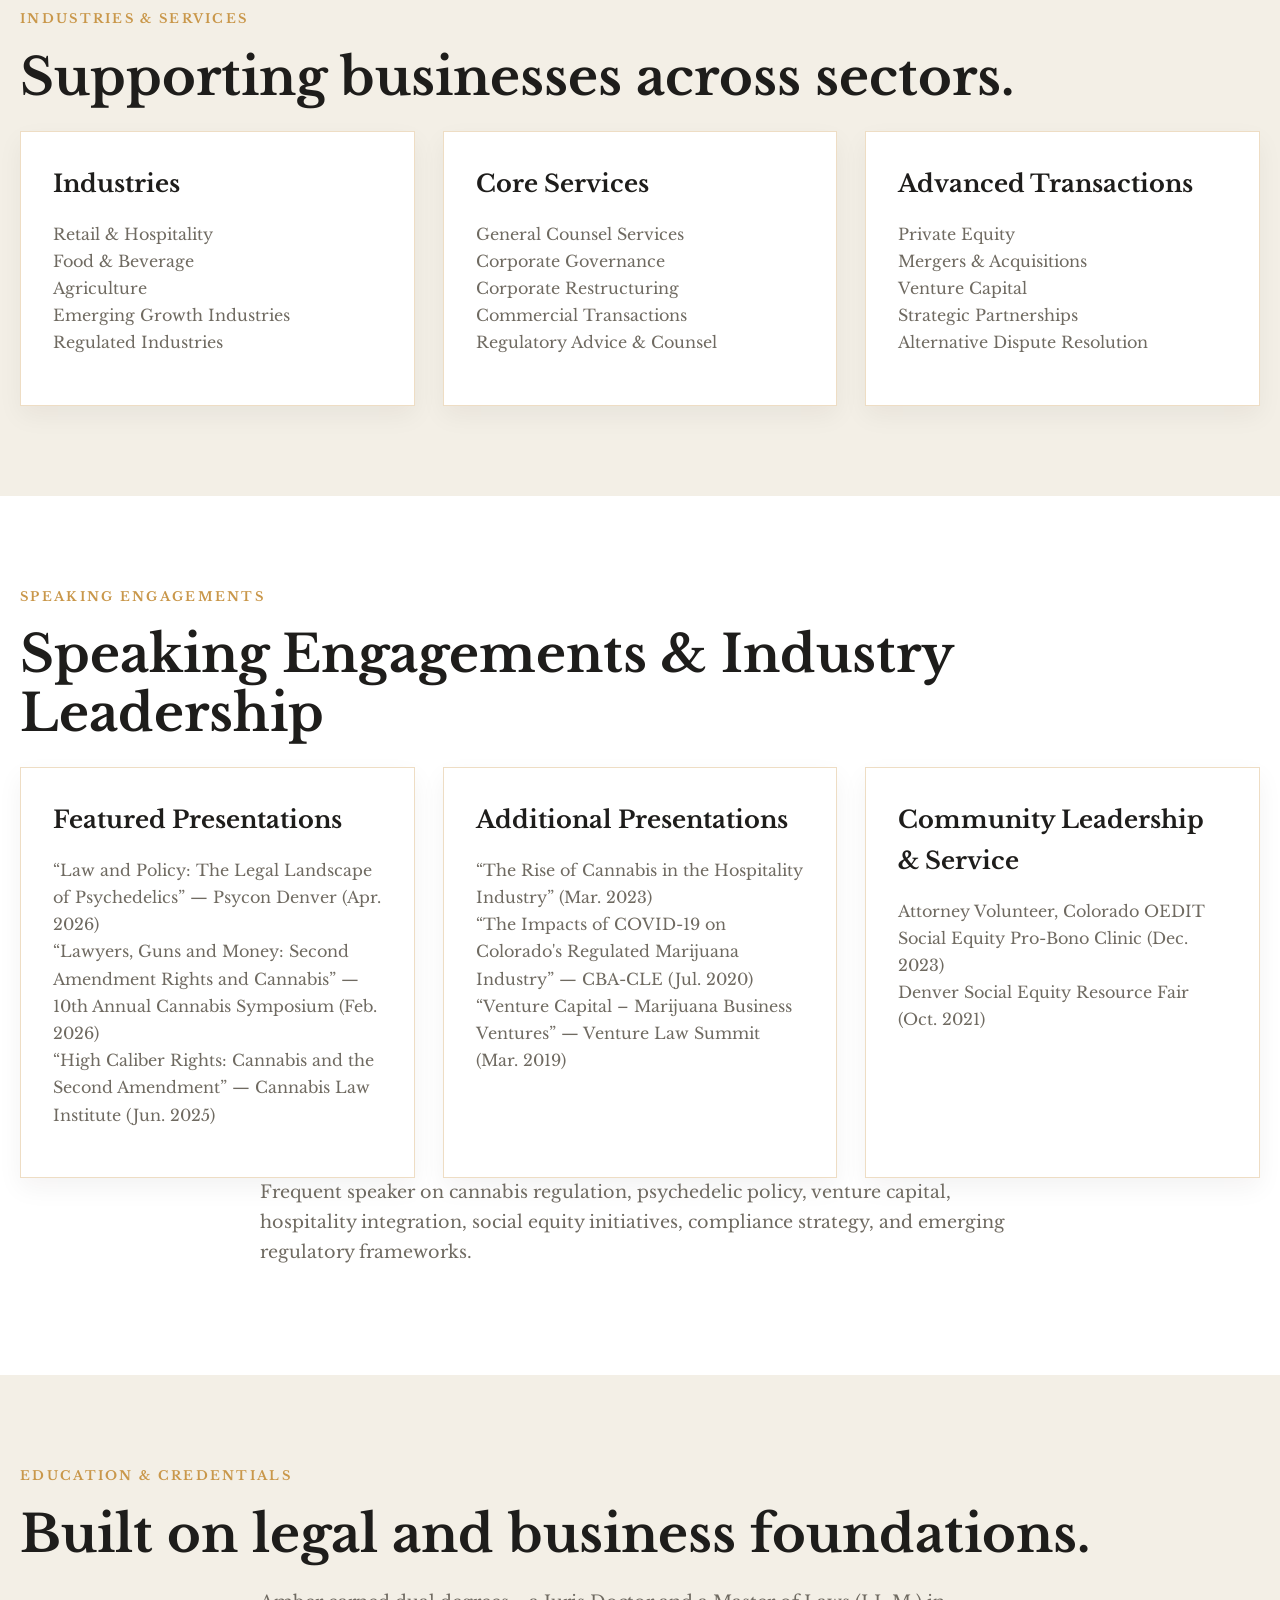
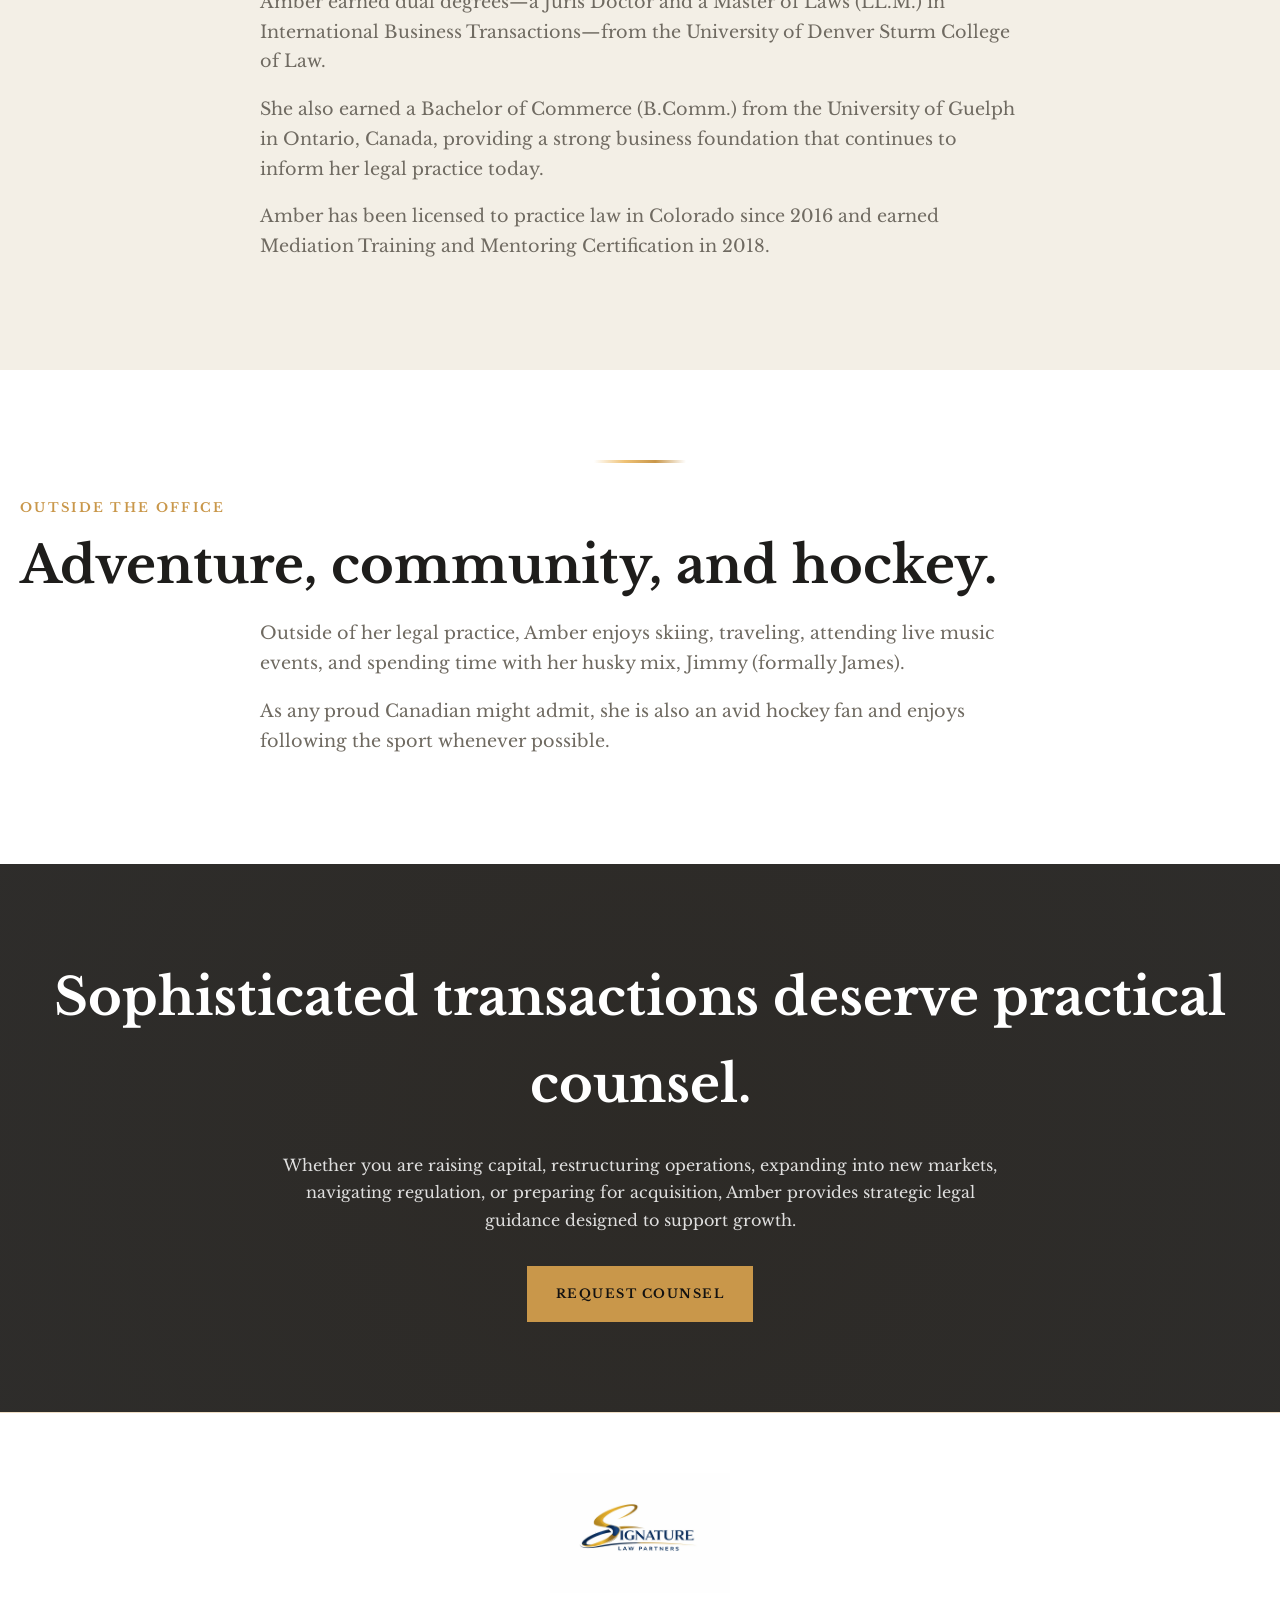
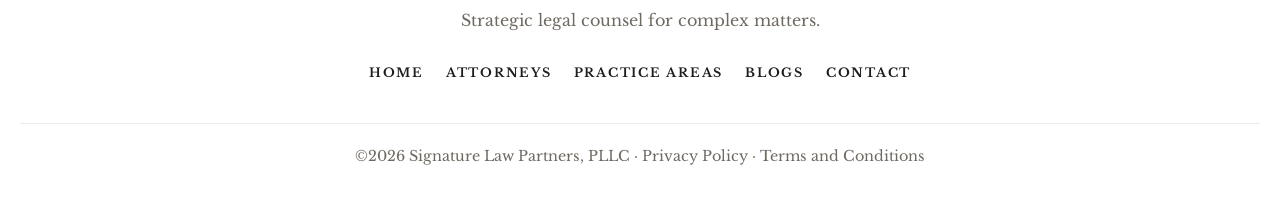
==== commit 69711e9e: "Center text sections consistently across site pages" ====
--- a/amber.html
+++ b/amber.html
@@ -158,7 +158,7 @@
                 Strategic counsel across transactions, governance, and growth.
             </h2>
 
-            <p class="section-lede">
+            <p class="section-lede page-centered-lede">
                 Amber advises businesses on sophisticated corporate,
                 transactional, operational, and regulatory matters,
                 helping organizations navigate changing markets with confidence.
@@ -232,7 +232,7 @@
                 Experienced guidance in evolving legal environments.
             </h2>
 
-            <div class="section-lede">
+            <div class="section-lede regulated-copy">
 
                 <p>
                     Amber has extensive experience advising clients operating
@@ -390,7 +390,7 @@
 
             </div>
 
-            <p class="section-lede">
+            <p class="section-lede page-centered-lede">
                 Frequent speaker on cannabis regulation, psychedelic policy,
                 venture capital, hospitality integration, social equity initiatives,
                 compliance strategy, and emerging regulatory frameworks.
--- a/style.css
+++ b/style.css
@@ -233,6 +233,36 @@
     color: var(--signature-gray);
     font-size: 1.1rem;
     max-width: 760px;
+    margin-left: auto;
+    margin-right: auto;
+}
+
+.attorney-leadership {
+    max-width: 920px;
+    margin: 0 auto;
+    text-align: center;
+}
+
+.attorney-leadership .section-lede {
+    margin-left: auto;
+    margin-right: auto;
+}
+
+.attorney-leadership .recognition {
+    max-width: 820px;
+    margin-top: 28px;
+    padding-top: 24px;
+    border-top: 1px solid var(--signature-border);
+    font-style: italic;
+}
+
+.attorney-leadership .recognition a {
+    color: var(--signature-charcoal);
+}
+
+.attorney-leadership .recognition a:hover,
+.attorney-leadership .recognition a:focus {
+    color: var(--signature-gold);
 }
 
 .btn,
@@ -306,6 +336,13 @@
     gap: 28px;
 }
 
+.attorney-grid.counsel-grid {
+    grid-template-columns: repeat(3, minmax(0, 1fr));
+    max-width: none;
+    margin-left: auto;
+    margin-right: auto;
+}
+
 .attorney-card {
     background: #fff;
     border: 1px solid var(--signature-border);
@@ -436,6 +473,133 @@
     display: block;
 }
 
+.testimonials-section {
+    position: relative;
+    overflow: hidden;
+    text-align: center;
+}
+
+.testimonials-section .section-lede {
+    margin: 0 auto 42px;
+}
+
+.testimonial-carousel {
+    width: min(100%, 920px);
+    margin: 0 auto;
+    position: relative;
+}
+.testimonial-dots {
+    display: flex;
+    justify-content: center;
+    align-items: center;
+    gap: 12px;
+    margin-top: 28px;
+}
+
+.testimonial-dot {
+    width: 12px;
+    height: 12px;
+    padding: 0;
+    border: 2px solid var(--signature-gold);
+    border-radius: 50%;
+    background: transparent;
+    cursor: pointer;
+    transition: var(--transition);
+    appearance: none;
+    -webkit-appearance: none;
+}
+
+.testimonial-dot:hover,
+.testimonial-dot:focus-visible {
+    background: rgba(201,151,74,.35);
+    outline: none;
+}
+
+.testimonial-dot.active {
+    background: var(--signature-gold);
+    transform: scale(1.15);
+}
+
+.testimonial-dot:focus-visible {
+    box-shadow: 0 0 0 4px rgba(201,151,74,.25);
+}
+.testimonial-slide {
+    display: none;
+    position: relative;
+    background: #fff;
+    border: 1px solid var(--signature-border);
+    box-shadow: var(--shadow-lg);
+    padding: 56px 64px 48px;
+    min-height: 340px;
+    overflow: hidden;
+    text-align: center;
+}
+
+.testimonial-slide.active {
+    display: flex;
+    flex-direction: column;
+    align-items: center;
+    justify-content: center;
+    animation: testimonialFade .35s ease both;
+}
+
+.testimonial-slide::after {
+    content: "";
+    position: absolute;
+    left: 50%;
+    bottom: 0;
+    width: 120px;
+    height: 3px;
+    transform: translateX(-50%);
+    background: linear-gradient(
+        90deg,
+        transparent,
+        var(--signature-gold-light),
+        var(--signature-gold),
+        transparent
+    );
+}
+
+.testimonial-slide blockquote {
+    margin: 0;
+    position: relative;
+    z-index: 1;
+}
+
+.testimonial-slide blockquote p {
+    color: var(--signature-charcoal);
+    font-size: clamp(1.05rem, 2vw, 1.28rem);
+    line-height: 1.85;
+    max-width: 760px;
+    margin: 0 auto;
+}
+
+.testimonial-slide footer {
+    position: relative;
+    z-index: 1;
+    margin-top: 28px;
+    color: var(--signature-gold);
+    font-size: .9rem;
+    text-transform: uppercase;
+    letter-spacing: .16em;
+}
+
+.testimonial-slide footer strong {
+    font-weight: 700;
+}
+
+@keyframes testimonialFade {
+    from {
+        opacity: 0;
+        transform: translateY(8px);
+    }
+
+    to {
+        opacity: 1;
+        transform: translateY(0);
+    }
+}
+
 .cta-band {
     text-align: center;
     background:
@@ -533,13 +697,19 @@
 @media (max-width: 1000px) {
 
     .card-grid,
-    .attorney-grid {
+    .attorney-grid,
+    .attorney-grid.counsel-grid {
         grid-template-columns: repeat(2,1fr);
     }
 
     .profile-grid {
         grid-template-columns: 320px minmax(0,1fr);
         gap: 28px;
+    }
+
+    .testimonial-slide {
+        padding: 48px 44px 42px;
+        min-height: 360px;
     }
 
 }
@@ -562,6 +732,7 @@
 
     .card-grid,
     .attorney-grid,
+    .attorney-grid.counsel-grid,
     .profile-grid {
         grid-template-columns: 1fr;
     }
@@ -588,6 +759,16 @@
         height: auto;
     }
 
+    .testimonial-slide {
+        padding: 42px 28px 38px;
+        min-height: 380px;
+    }
+
+    .testimonial-slide blockquote p {
+        font-size: 1rem;
+        line-height: 1.75;
+    }
+
     .footer-inner {
         flex-direction: column;
     }
@@ -613,4 +794,87 @@
         padding: 70px 0;
     }
 
-}
+    .testimonial-slide {
+        padding: 38px 22px 34px;
+        min-height: 420px;
+    }
+
+    .testimonial-slide footer {
+        font-size: .78rem;
+    }
+
+}
+
+@media (prefers-reduced-motion: reduce) {
+
+    html {
+        scroll-behavior: auto;
+    }
+
+    *,
+    *::before,
+    *::after {
+        animation-duration: .01ms !important;
+        animation-iteration-count: 1 !important;
+        transition-duration: .01ms !important;
+    }
+
+}
+
+
+/* Kelly Wilson portrait framing */
+.attorney-photo.kelly-photo img {
+    object-position: 50% 25%;
+    transform: scale(1.08);
+    transform-origin: center center;
+}
+
+.attorney-card:hover .kelly-photo img {
+    transform: scale(1.08);
+}
+
+.kelly-profile-photo img {
+    object-position: center 20%;
+}
+
+
+/* Seven-card Core Practice Areas layout */
+.core-practice-grid {
+    grid-template-columns: repeat(6, minmax(0, 1fr));
+}
+
+.core-practice-grid > .card {
+    grid-column: span 2;
+}
+
+.core-practice-grid > .card:last-child {
+    grid-column: 3 / span 2;
+}
+
+@media (max-width: 1000px) {
+    .core-practice-grid {
+        grid-template-columns: repeat(2, minmax(0, 1fr));
+    }
+
+    .core-practice-grid > .card {
+        grid-column: auto;
+    }
+
+    .core-practice-grid > .card:last-child {
+        grid-column: 1 / -1;
+        width: calc(50% - 14px);
+        justify-self: center;
+    }
+}
+
+@media (max-width: 768px) {
+    .core-practice-grid {
+        grid-template-columns: 1fr;
+    }
+
+    .core-practice-grid > .card,
+    .core-practice-grid > .card:last-child {
+        grid-column: auto;
+        width: 100%;
+    }
+}
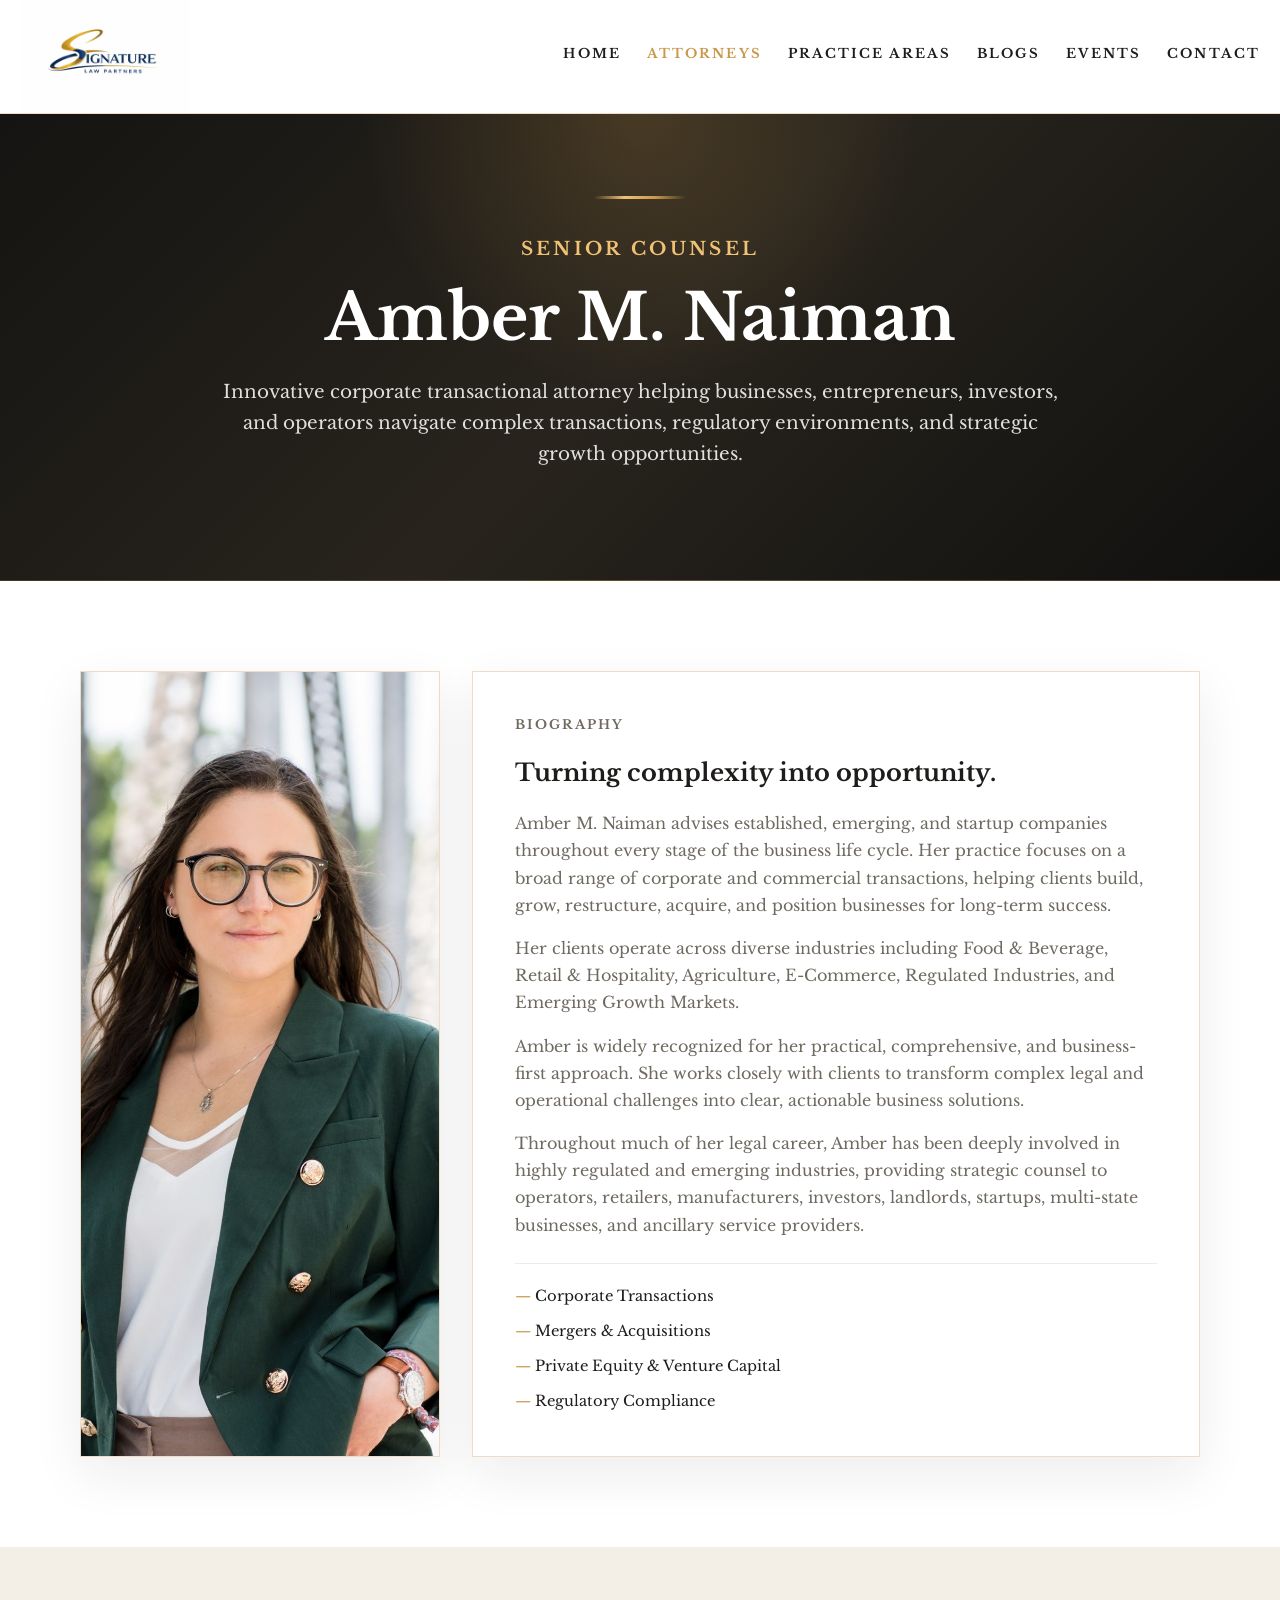
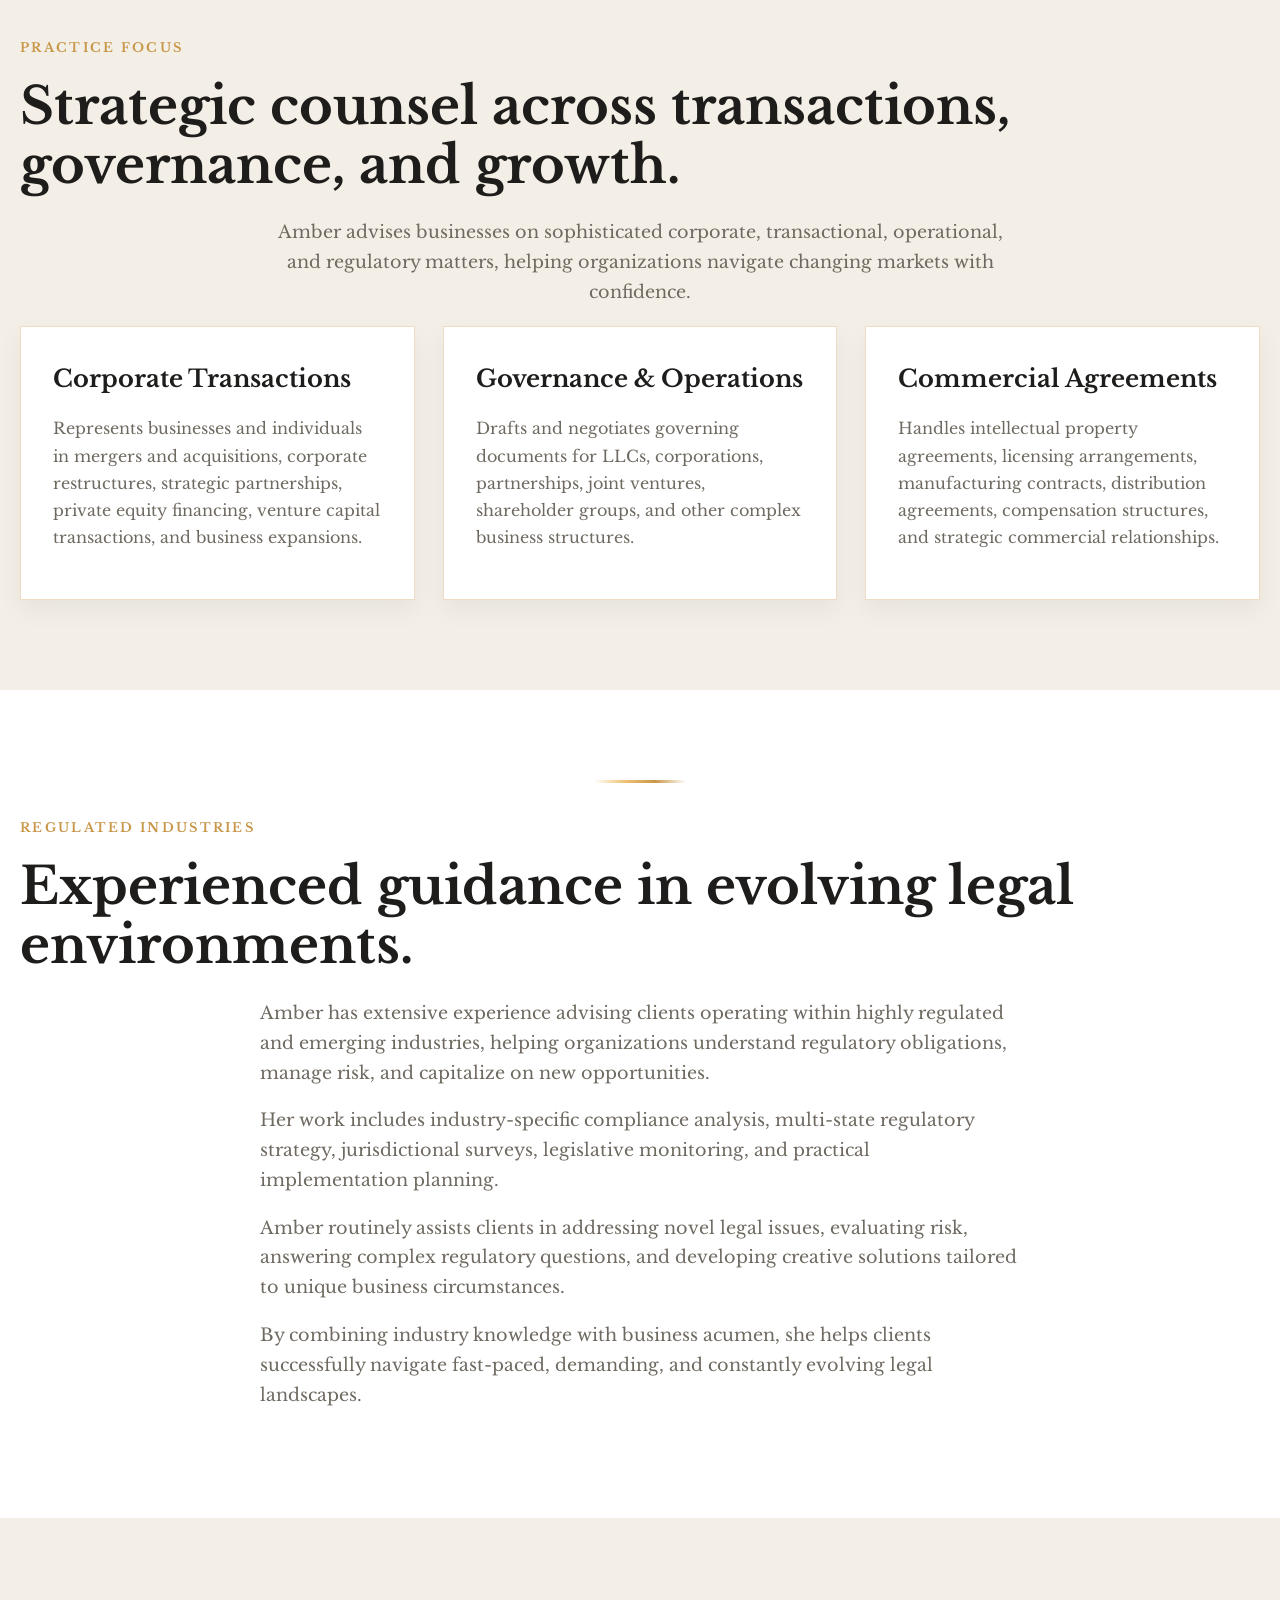
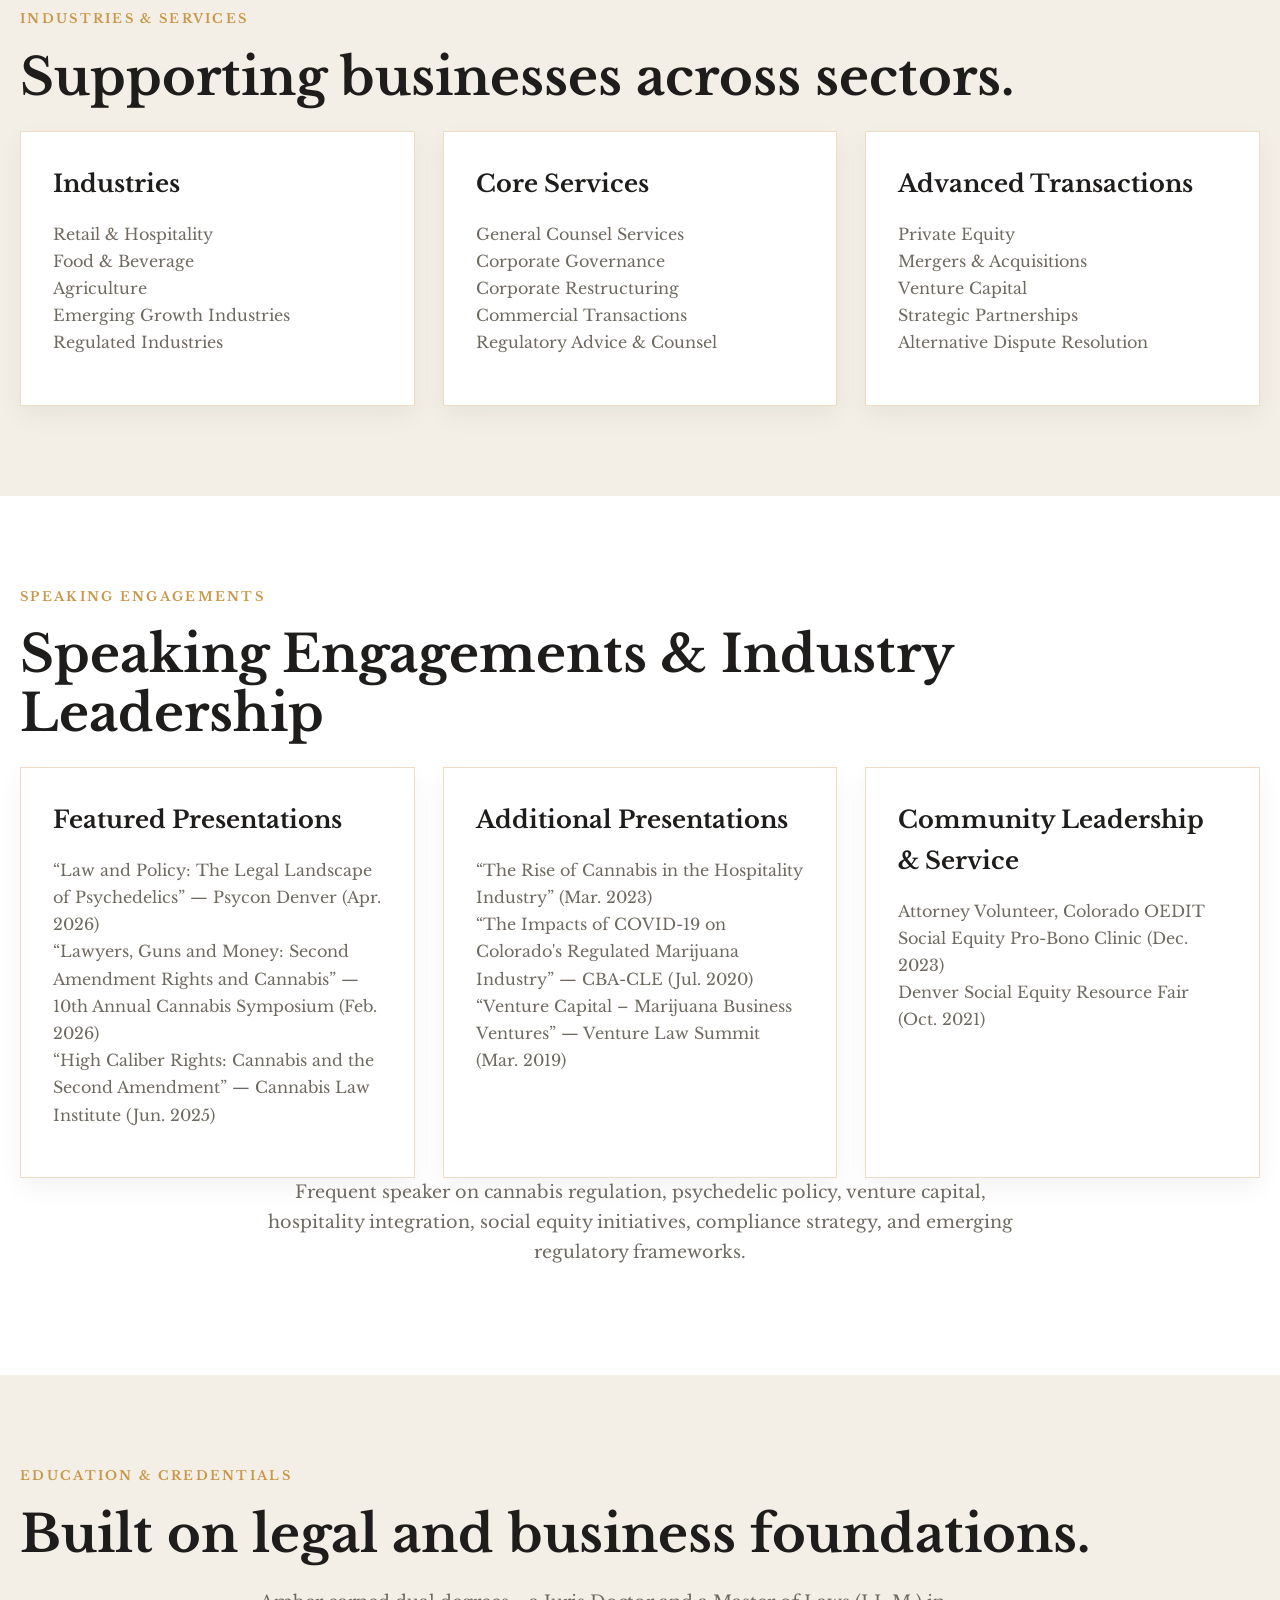
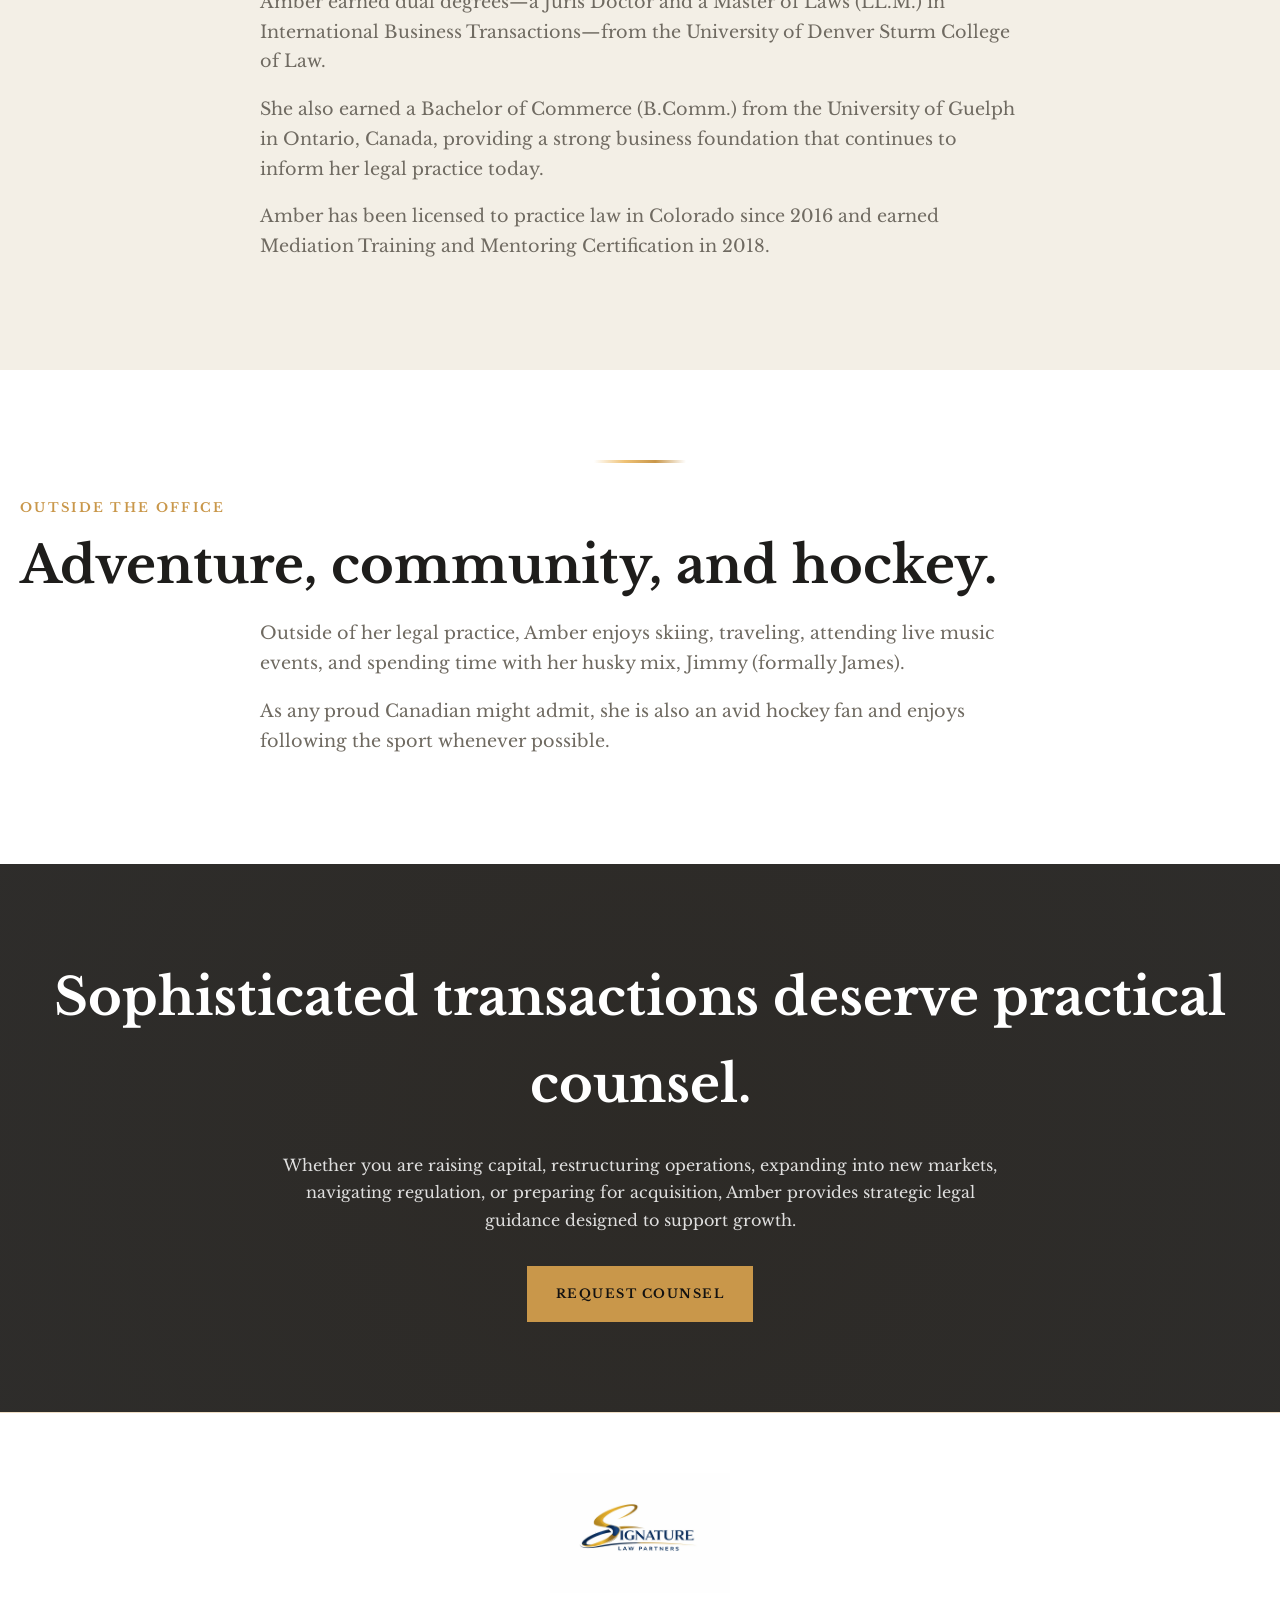
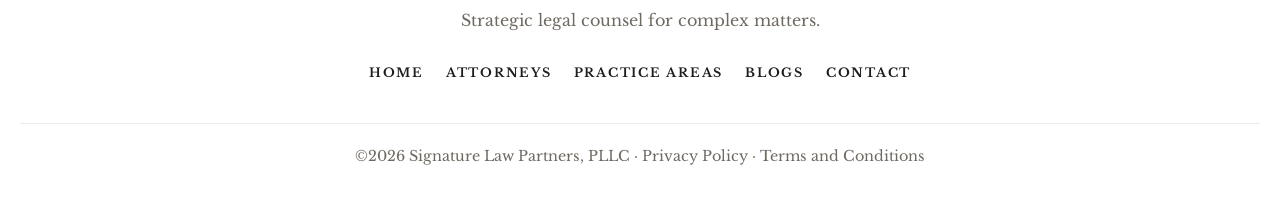
==== commit 7fa57d13: "Standardize primary navigation Events link" ====
--- a/amber.html
+++ b/amber.html
@@ -44,6 +44,7 @@
             <a href="attorneys.html" aria-current="page">Attorneys</a>
             <a href="practice-areas.html">Practice Areas</a>
             <a href="blogs.html">Blogs</a>
+            <a href="events.html">Events</a>
             <a href="contact.html">Contact</a>
         </nav>
 
--- a/style.css
+++ b/style.css
@@ -237,6 +237,21 @@
     margin-right: auto;
 }
 
+.page-section-content {
+    max-width: 920px;
+    margin: 0 auto;
+    text-align: center;
+}
+
+.page-section-content .section-lede {
+    margin-left: auto;
+    margin-right: auto;
+}
+
+.page-centered-lede {
+    text-align: center;
+}
+
 .attorney-leadership {
     max-width: 920px;
     margin: 0 auto;
@@ -878,3 +893,77 @@
         width: 100%;
     }
 }
+
+
+/* Homepage licensed states band */
+.licensed-states {
+    background: #fff;
+    border-top: 1px solid var(--signature-border);
+    border-bottom: 1px solid var(--signature-border);
+    padding: 28px 0 30px;
+    text-align: center;
+}
+
+.licensed-states-inner {
+    max-width: 1060px;
+}
+
+.licensed-states-label {
+    color: var(--signature-gold);
+    font-family: Arial, sans-serif;
+    font-size: .72rem;
+    font-weight: 700;
+    letter-spacing: .2em;
+    line-height: 1.4;
+    margin: 0 0 16px;
+    text-transform: uppercase;
+}
+
+.licensed-states-list {
+    display: flex;
+    flex-wrap: wrap;
+    justify-content: center;
+    align-items: center;
+    gap: 10px 0;
+    list-style: none;
+    margin: 0;
+    padding: 0;
+}
+
+.licensed-states-list li {
+    color: var(--signature-charcoal);
+    font-family: Arial, sans-serif;
+    font-size: .88rem;
+    font-weight: 600;
+    letter-spacing: .015em;
+    line-height: 1.5;
+    white-space: nowrap;
+}
+
+.licensed-states-list li + li::before {
+    content: "";
+    display: inline-block;
+    width: 1px;
+    height: 14px;
+    margin: 0 17px;
+    vertical-align: -2px;
+    background: var(--signature-gold);
+}
+
+@media (max-width: 600px) {
+    .licensed-states {
+        padding: 24px 0;
+    }
+
+    .licensed-states-list {
+        gap: 12px 0;
+    }
+
+    .licensed-states-list li {
+        font-size: .8rem;
+    }
+
+    .licensed-states-list li + li::before {
+        margin: 0 10px;
+    }
+}
